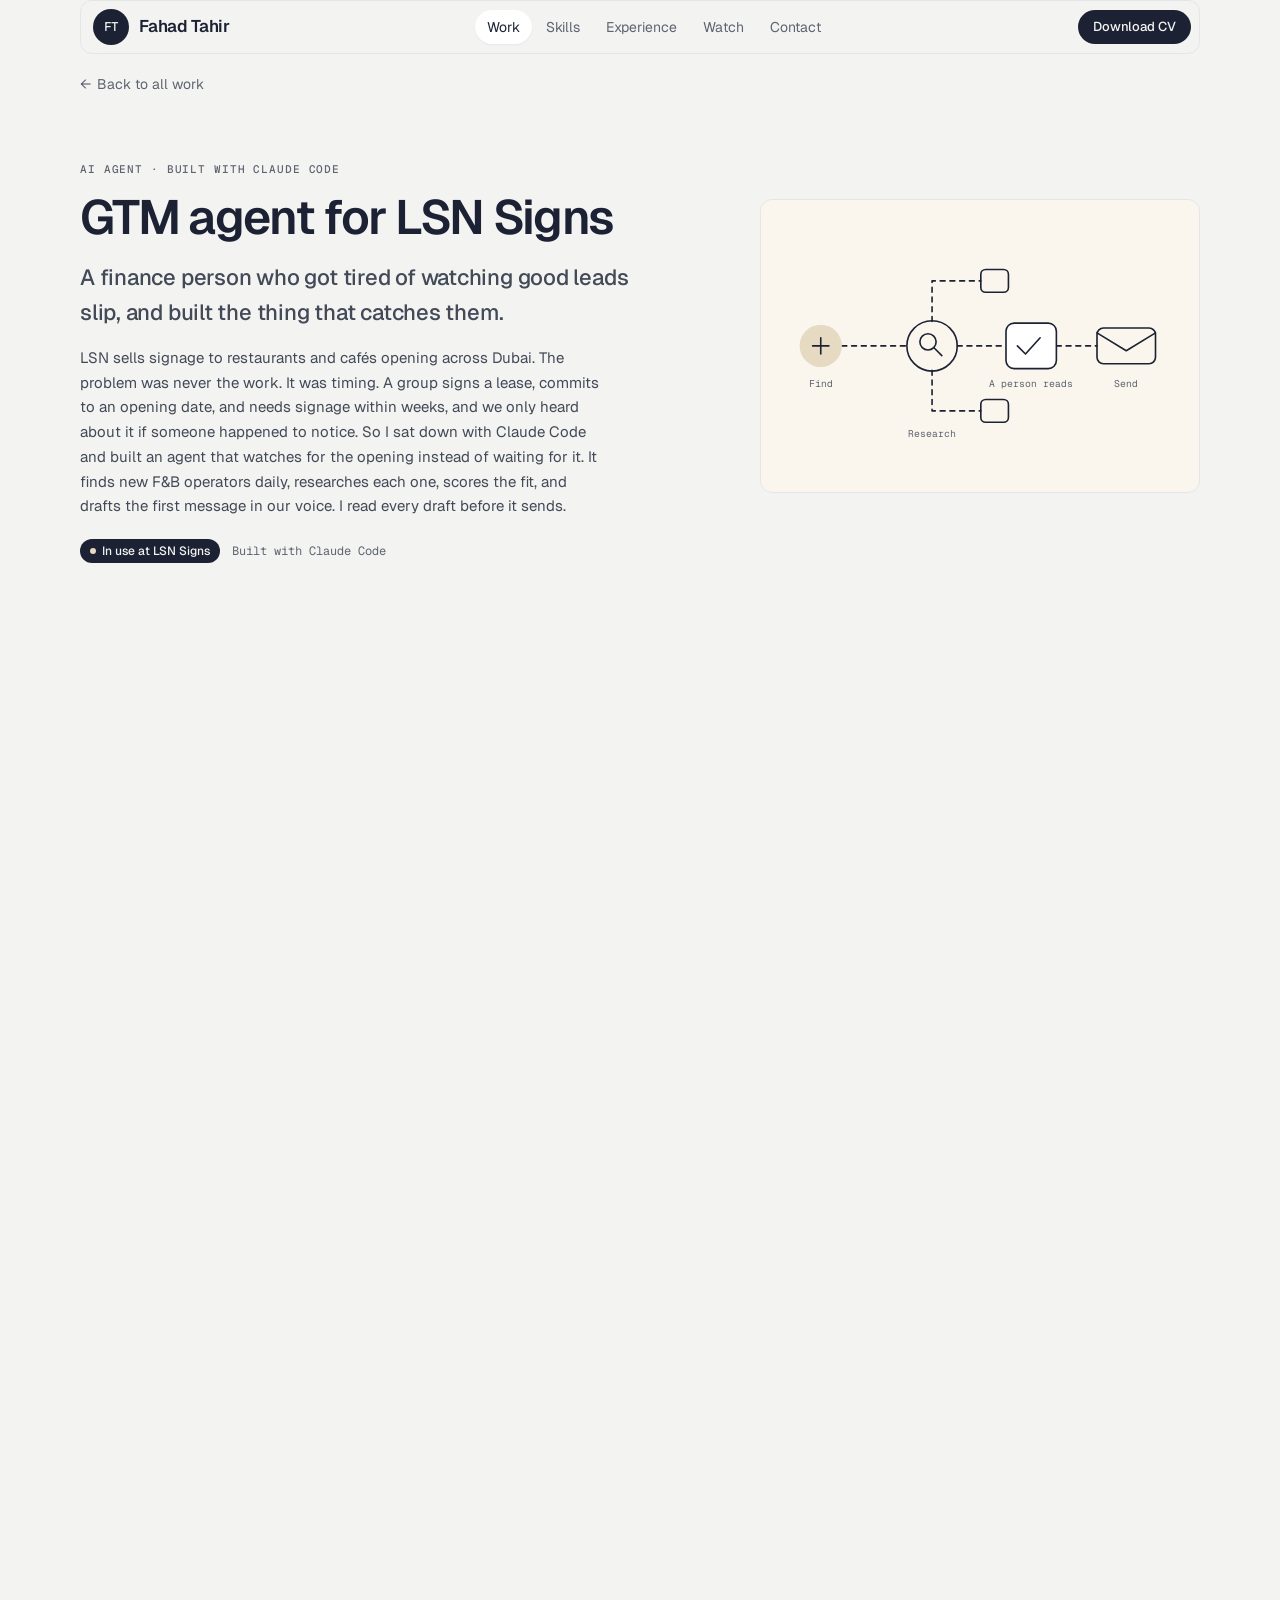
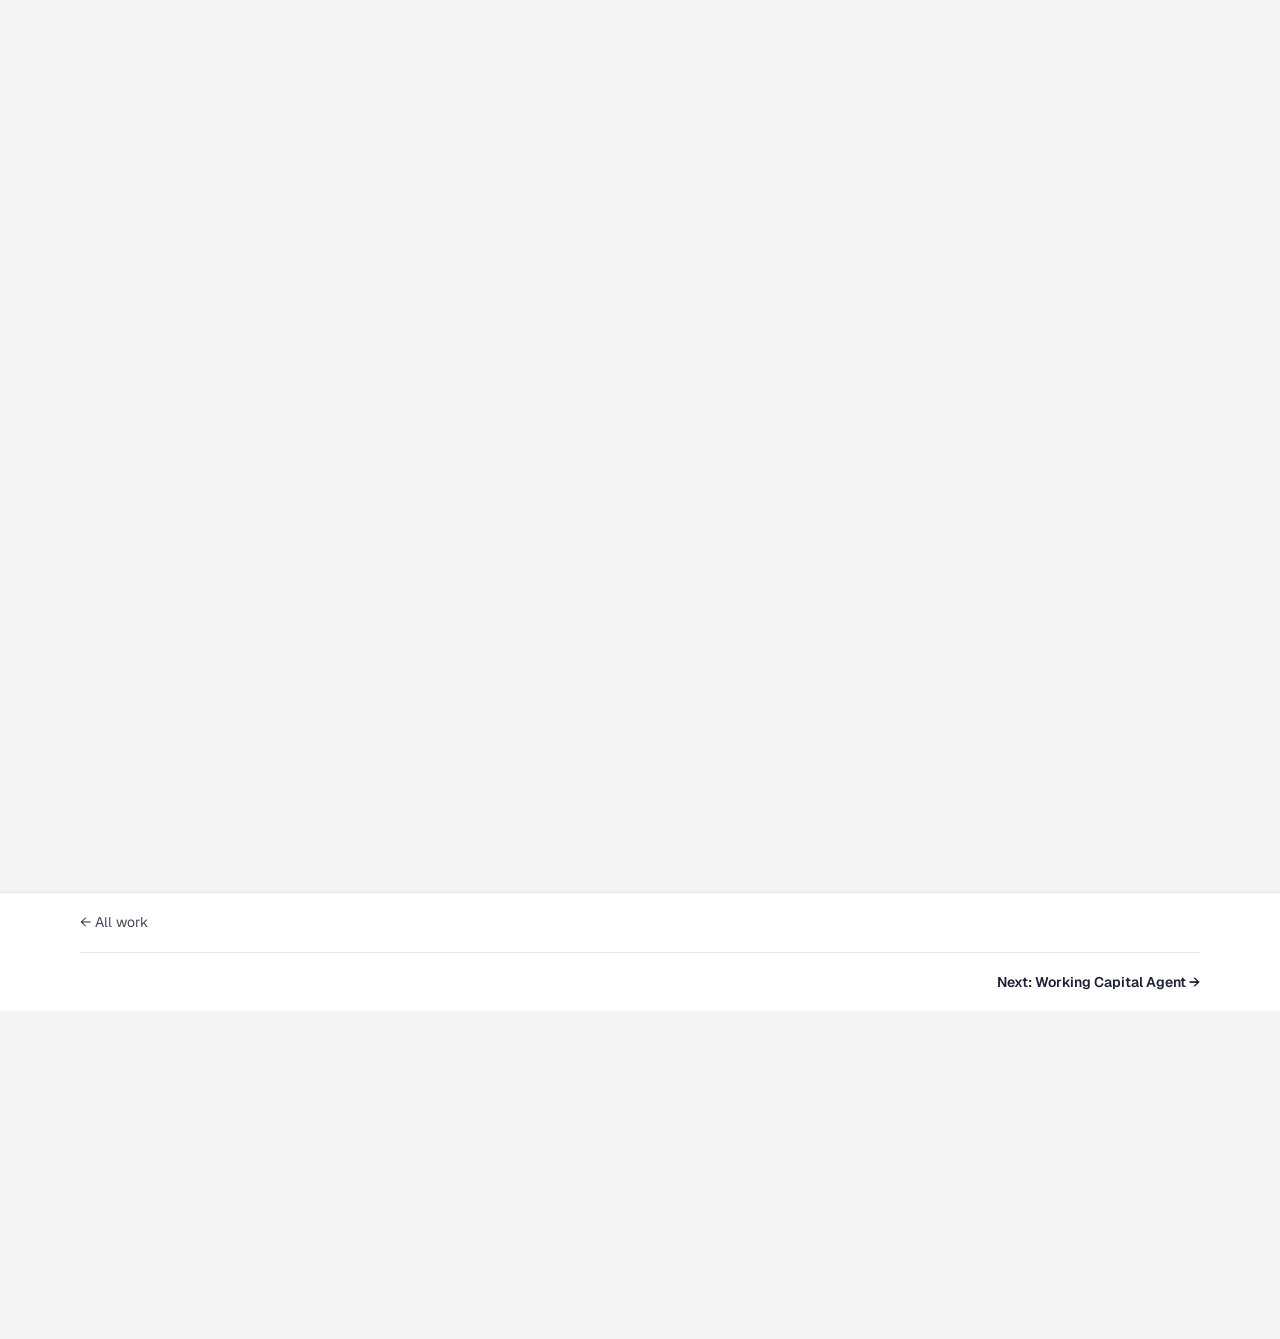
==== lsn-gtm-agent/index.html @ 20eded0c "Merge pull request #14 from itsfahadtahir-spec/devin/phase3-content Phase 3: home rewrite — experien" ====
<!doctype html>
<html lang="en">
<head>
  <meta charset="utf-8">
  <meta name="viewport" content="width=device-width, initial-scale=1">
  <title>GTM agent for LSN Signs · Fahad Tahir</title>
  <meta name="description" content="I got tired of watching good leads slip, so I built the thing that catches them. AI agent built with Claude Code, running at LSN Signs.">
  <link rel="canonical" href="https://fahadtahir.vercel.app/lsn-gtm-agent/">
  <meta property="og:type" content="article">
  <meta property="og:title" content="GTM agent for LSN Signs · Fahad Tahir">
  <meta property="og:description" content="I got tired of watching good leads slip, so I built the thing that catches them. AI agent built with Claude Code, running at LSN Signs.">
  <meta property="og:image" content="https://fahadtahir.vercel.app/assets/images/og.jpg">
  <meta property="og:image:width" content="1200">
  <meta property="og:image:height" content="630">
  <meta name="twitter:card" content="summary_large_image">
  <link rel="icon" href="../assets/favicon.svg" type="image/svg+xml">
  <link rel="preconnect" href="https://fonts.googleapis.com">
  <link rel="preconnect" href="https://fonts.gstatic.com" crossorigin>
  <link href="https://fonts.googleapis.com/css2?family=Geist:wght@400;500;600;700&family=Geist+Mono:wght@400;500&display=swap" rel="stylesheet">
  <link rel="stylesheet" href="../styles.css?v=v6">
</head>
<body class="gtm-dense">

  <header class="site-head">
    <div class="wrap">
      <nav class="topnav" aria-label="Site">
        <a class="brand" href="../" aria-label="Fahad Tahir, home">
          <span class="mono-mark" aria-hidden="true">FT</span>
          <span class="name">Fahad Tahir</span>
        </a>
        <div class="links">
          <a href="../#work" class="on">Work</a>
          <a href="../#kit">Skills</a>
          <a href="../#experience">Experience</a>
          <a href="../#watch">Watch</a>
          <a href="../#about">Contact</a>
        </div>
        <a class="btn btn-primary btn-sm" href="../assets/cv/fahad-tahir-cv.pdf" download>Download CV</a>
      </nav>
    </div>
  </header>

  <main id="main">
    <!-- 1. Status + hero -->
    <section class="cover" aria-labelledby="h1">
      <div class="wrap">
        <a class="back fade-up" href="../#work"><span aria-hidden="true">←</span> Back to all work</a>
        <div class="hero-grid">
          <div class="fade-up" style="--d:120ms">
            <p class="eyebrow" style="margin-top:32px">AI agent · built with Claude Code</p>
            <h1 id="h1" data-split>GTM agent for LSN Signs</h1>
            <p class="sub fade-up" style="--d:240ms">A finance person who got tired of watching good leads slip, and built the thing that catches them.</p>
            <p class="intro fade-up" style="--d:300ms">LSN sells signage to restaurants and cafés opening across Dubai. The problem was never the work. It was timing. A group signs a lease, commits to an opening date, and needs signage within weeks, and we only heard about it if someone happened to notice. So I sat down with Claude Code and built an agent that watches for the opening instead of waiting for it. It finds new F&amp;B operators daily, researches each one, scores the fit, and drafts the first message in our voice. I read every draft before it sends.</p>
            <div class="proj-meta fade-up" style="--d:360ms;margin-top:20px"><span class="badge b-live"><i></i>In use at LSN Signs</span><span class="mono">Built with Claude Code</span></div>
          </div>
          <figure class="proj-vis art fade-up" style="--d:200ms">
            <svg class="doodle gtm" viewBox="0 0 480 300" aria-hidden="true">
              <path class="ink dash" d="M70 150H150M212 150h60M334 150h50"/>
              <path class="ink dash" d="M181 120V70h60M181 180v50h60"/>
              <circle class="gold" cx="44" cy="150" r="26"/>
              <path class="ink" d="M34 150h20M44 140v20"/>
              <circle class="ink" cx="181" cy="150" r="31"/>
              <circle class="ink" cx="176" cy="145" r="10"/>
              <path class="ink" d="M183 152l10 10" stroke-width="3"/>
              <rect class="ink" x="241" y="56" width="34" height="28" rx="6"/>
              <rect class="ink" x="241" y="216" width="34" height="28" rx="6"/>
              <rect class="ink fill" x="272" y="122" width="62" height="56" rx="10"/>
              <path class="ink" d="M286 150l10 10 18-20" stroke-width="3"/>
              <rect class="ink" x="384" y="128" width="72" height="44" rx="8"/>
              <path class="ink" d="M384 134l36 22 36-22"/>
              <text class="lbl" x="44" y="200" text-anchor="middle">Find</text>
              <text class="lbl" x="181" y="262" text-anchor="middle">Research</text>
              <text class="lbl" x="303" y="200" text-anchor="middle">A person reads</text>
              <text class="lbl" x="420" y="200" text-anchor="middle">Send</text>
            </svg>
          </figure>
        </div>
      </div>
    </section>

    <!-- 2b. How it was built -->
    <section aria-labelledby="built-h">
      <div class="wrap">
        <div class="sec-head rv" data-view>
          <span class="idx">01</span>
          <h2 id="built-h">How it was built</h2>
          <p>One evening, three instruction files in plain English, and Claude Code. No framework, no dashboard, no vendor. The files are the product: they say what a good prospect looks like, what has to be verified, and how we talk. Claude Code reads them and does the run.</p>
        </div>
        <div class="files rv" data-view>
          <div class="file">
            <p class="fname">01 · what a good prospect looks like</p>
            <p>Signals worth acting on, ranked. A job post for an outlet manager at an address that isn't trading yet beats a delivery-app listing every time. Openings in malls and towers count more than street shops, because one group usually buys again.</p>
          </div>
          <div class="file">
            <p class="fname">02 · what to verify</p>
            <p>Every prospect must answer three questions before it counts: who owns the signage decision, which landlord's approval rules apply, and whether they already have a supplier. Each answer needs a source link. Can't verify it, it gets dropped.</p>
          </div>
          <div class="file">
            <p class="fname">03 · how we talk</p>
            <p>Our voice, written down. Short, specific, no flattery. Every first message is built on one verified fact about that company, never a template. And the last rule is absolute: a person reads every draft before anything sends.</p>
          </div>
        </div>
      </div>
    </section>

    <!-- 2. How it works -->
    <section aria-labelledby="how-h">
      <div class="wrap">
        <div class="sec-head rv" data-view>
          <span class="idx">02</span>
          <h2 id="how-h">Four steps, run daily</h2>
        </div>
        <ol class="steps rv" data-view>
          <li><b>Find.</b> It watches the public trail every opening leaves behind: job posts for outlet managers at addresses that aren't trading yet, mall directories, trade press. A group hiring a store manager for a mall unit has committed to a date and hasn't ordered a sign. That's the window.</li>
          <li><b>Research.</b> Every prospect gets checked before it counts. Who owns the signage decision, which landlord's approval rules apply, whether they already have a supplier. No claim goes in without a source link. If it can't be verified, it gets dropped.</li>
          <li><b>Score.</b> Each one gets rated out of ten on how well it actually fits. The dropped ones matter as much as the kept ones, and every rejection carries a reason I can check.</li>
          <li><b>Draft.</b> It writes the first message built on one real fact about that specific company. No blast, no "I came across your profile." Then it stops. A person reads every draft before anything leaves the building.</li>
        </ol>
      </div>
    </section>


    <!-- 3. Watch it run -->
    <section aria-labelledby="run-h">
      <div class="wrap">
        <div class="sec-head rv" data-view>
          <span class="idx">03</span>
          <h2 id="run-h">One command, start to finish</h2>
          <p>This is a real run, not a mock-up. I type one line and step away.</p>
        </div>

        <div class="split rv" data-view>
          <div>
            <div class="term" role="img" aria-label="Terminal showing a run of the lsn-pipeline command">
<pre>$ /lsn-pipeline
Stage 1 of 3 — Find
Stage 2 of 3 — Research
Stage 3 of 3 — Draft</pre>
            </div>
            <p class="cap">It searches, fetches each source, drops anything it can't verify, then writes the file. Five to fifteen minutes, unattended.</p>

          </div>
          <div>
            <p class="cap">Every claim links to the page it came from. That's the rule the whole thing runs on.</p>
            <p class="cap">A prospecting tool that returns five hundred names is easy. One that can tell you why it rejected the other thirteen is the one I trust.</p>
          </div>
        </div>

        <div class="draft rv" data-view>
          <p class="cap">The first message is built on one verified fact. Then it stops and waits for me. Nothing sends without a person.</p>
        </div>
      </div>
    </section>

    <!-- 4. The honest part + aside -->
    <section aria-labelledby="honest-h">
      <div class="wrap">
        <div class="split honest rv" data-view>
          <div>
            <div class="sec-head">
              <span class="idx">04</span>
              <h2 id="honest-h">What this is, and what it isn't</h2>
            </div>
            <div class="prose">
              <p>I built this myself in an evening. Not a product, not a pitch. Three instruction files written in plain English that tell Claude Code what a good prospect looks like, what to verify, and how we talk. The judgment is mine. Knowing that a job post beats a delivery-app listing as a buying signal came from selling signage, not from the model.</p>
              <p>It's running. It produces real lists I can act on. What I don't have yet is months of reply data, and I'd rather tell you that than invent a number. The next step is letting it draft outreach straight into my inbox for review, which is already built and waiting on me to trust it enough.</p>
            </div>
          </div>
          <div class="pull">
            <p>The agent wasn't the only thing. I used the same setup to build a quote generator that replaced hours of hand-editing in Canva, and an AI lead form on the company site that qualifies an enquiry before it reaches a human.</p>
          </div>
        </div>
      </div>
    </section>

    <!-- 7. Next -->
    <nav class="nextproj" aria-label="Next project">
      <a class="wrap nextproj-row" href="../#work"><span class="np-l"><span aria-hidden="true">←</span> All work</span></a>
      <a class="wrap nextproj-row np-next" href="../working-capital-agent/"><span class="np-r">Next: Working Capital Agent <span aria-hidden="true">→</span></span></a>
    </nav>

    <!-- 8. Closing -->
    <section class="closing" aria-labelledby="close-h">
      <div class="wrap">
        <div class="card rv" data-view>
          <div>
            <h2 id="close-h">Hiring in finance? Reach out.</h2>
            <p style="margin-top:12px">Send me the role. If I'm a good fit I'll tell you why. If I'm not, I'll tell you that too.</p>
          </div>
          <div class="acts">
            <div class="row">
              <a class="btn btn-primary" href="../assets/cv/fahad-tahir-cv.pdf" download data-magnet>Download CV</a>
              <button class="btn btn-ghost" type="button" data-copy="itsfahadtahir@gmail.com">Copy email</button>
            </div>
            <a class="link email" href="mailto:itsfahadtahir@gmail.com">itsfahadtahir@gmail.com</a> · <a class="link" href="https://www.linkedin.com/in/fahadtahiruae/" target="_blank" rel="noopener" style="font-size:14px">LinkedIn</a>
          </div>
        </div>
      </div>
    </section>
  </main>

  <div class="toast" role="status" aria-live="polite"><span></span></div>
  <script src="../main.js?v=v6" defer></script>
</body>
</html>
---- styles.css ----
/* Fahad Tahir portfolio. Tokens copied unchanged from docs/brand-guidelines.md §14. */
:root {
  --navy-0:#FFFFFF; --navy-50:#F8F8F7; --navy-100:#F3F3F1; --navy-200:#E4E5E7; --navy-300:#CDD0D5; --navy-400:#A3A7AE;
  --navy-500:#80858F; --navy-600:#5E6470; --navy-700:#434A57; --navy-800:#2B3242; --navy-900:#1C2233;
  --champ-50:#FAF6EE; --champ-100:#F3ECDD; --champ-200:#EDE3CF; --champ-300:#E6DAC3; --champ-400:#D6C3A0;
  --champ-500:#BFA67B; --champ-600:#A08659; --champ-700:#7F6843; --champ-800:#5C4B30; --champ-900:#3D3220;
  --success-700:#2F6B4F; --success-50:#EAF2ED; --warning-700:#8A6414; --warning-50:#F6F0E1; --error-700:#A2352C; --error-50:#F8EAE8;

  --bg-page:var(--navy-100); --bg-surface:var(--navy-0); --bg-subtle:var(--navy-50); --bg-inverse:var(--navy-900);
  --text-primary:var(--navy-900); --text-secondary:var(--navy-600); --text-muted:var(--navy-500); --text-inverse:var(--navy-100);
  --text-accent:var(--champ-700); --highlight:var(--champ-300); --highlight-soft:var(--champ-100);
  --border:var(--navy-200); --border-strong:var(--navy-300); --focus:var(--navy-900);

  --font-sans:"Geist", ui-sans-serif, system-ui, -apple-system, "Segoe UI", Roboto, Arial, sans-serif;
  --font-mono:"Geist Mono", ui-monospace, "SFMono-Regular", Menlo, Consolas, monospace;
  --text-xs:12px; --text-sm:14px; --text-base:16px; --text-md:18px; --text-lg:22px; --text-xl:28px; --text-2xl:36px; --text-3xl:48px; --text-4xl:64px;
  --tracking-display:-0.035em; --tracking-heading:-0.02em; --tracking-body:0em; --tracking-label:0.08em;
  --leading-tight:1.1; --leading-snug:1.3; --leading-body:1.6;

  --space-1:4px; --space-2:8px; --space-3:12px; --space-4:16px; --space-5:24px; --space-6:32px; --space-7:48px; --space-8:64px; --space-9:96px; --space-10:128px;
  --radius-none:0; --radius-sm:4px; --radius-md:8px; --radius-lg:12px; --radius-xl:20px; --radius-full:999px;
  --shadow-sm:0 1px 2px rgba(28,34,51,.06); --shadow-md:0 4px 16px -4px rgba(28,34,51,.10); --shadow-lg:0 16px 40px -12px rgba(28,34,51,.18);

  --dur-fast:120ms; --dur-base:200ms; --dur-slow:320ms; --dur-reveal:480ms;
  --ease-out:cubic-bezier(.2,.7,.2,1); --ease-in-out:cubic-bezier(.65,0,.35,1); --ease-in:cubic-bezier(.4,0,1,1);
}
body { background:var(--bg-page); color:var(--text-primary); font-family:var(--font-sans); font-size:var(--text-base); line-height:var(--leading-body); }
.hl { background:var(--highlight); padding:1px 6px; border-radius:var(--radius-sm); font-family:var(--font-mono); font-variant-numeric:tabular-nums; }

/* ---------- base ---------- */
*,*::before,*::after{box-sizing:border-box}
html{scroll-behavior:smooth;-webkit-text-size-adjust:100%;scroll-padding-top:96px}
body{margin:0;min-height:100vh;-webkit-font-smoothing:antialiased;text-rendering:optimizeLegibility;overflow-x:clip}
img,picture,svg{display:block;max-width:100%}
h1,h2,h3,h4,p,ul,ol,figure,table{margin:0}
ul,ol{padding:0}
a{color:inherit}
button{font:inherit;color:inherit}
:focus-visible{outline:2px solid var(--focus);outline-offset:3px;border-radius:var(--radius-sm)}
::selection{background:var(--champ-300);color:var(--champ-900)}
.mono,.num,time,.when{font-family:var(--font-mono);font-variant-numeric:tabular-nums}
.hl{box-decoration-break:clone;-webkit-box-decoration-break:clone}
.sr-only{position:absolute;width:1px;height:1px;padding:0;margin:-1px;overflow:hidden;clip:rect(0,0,0,0);white-space:nowrap;border:0}
.skip{position:fixed;top:12px;left:12px;z-index:100;transform:translateY(-200%);background:var(--navy-900);color:var(--navy-100);padding:10px 16px;border-radius:var(--radius-full);text-decoration:none;font-weight:500}
.skip:focus{transform:none}

/* ruled paper background, fades out down the page */
.paper{position:fixed;inset:0;z-index:-1;pointer-events:none;
  background-image:linear-gradient(var(--navy-200) 1px,transparent 1px),linear-gradient(90deg,var(--navy-200) 1px,transparent 1px);
  background-size:48px 48px;opacity:.45;
  -webkit-mask-image:radial-gradient(ellipse 90% 70% at 70% 0%,#000 0%,transparent 70%);
  mask-image:radial-gradient(ellipse 90% 70% at 70% 0%,#000 0%,transparent 70%)}

.wrap{width:min(1120px,100% - 2*var(--space-4));margin-inline:auto}
@media (min-width:900px){.wrap{width:min(1120px,100% - 2*var(--space-5))}}
section{padding-block:var(--space-8)}
@media (min-width:900px){section{padding-block:var(--space-9)}}
.measure{max-width:65ch}
h1,h2,h3{text-wrap:balance;letter-spacing:var(--tracking-heading);line-height:var(--leading-tight)}
h2{font-size:var(--text-xl);font-weight:600}
@media (min-width:900px){h2{font-size:var(--text-2xl)}}
.eyebrow{font-family:var(--font-mono);font-size:11px;font-weight:500;letter-spacing:var(--tracking-label);text-transform:uppercase;color:var(--text-secondary);display:flex;align-items:center;gap:10px}
.lede{font-size:var(--text-md);color:var(--navy-700)}
.sec-head{display:grid;gap:var(--space-3);margin-bottom:var(--space-7)}
.sec-head p{color:var(--text-secondary);max-width:60ch}
.sec-head .idx{font-family:var(--font-mono);font-size:var(--text-xs);color:var(--text-muted)}
.link{color:var(--navy-900);text-decoration:underline;text-decoration-color:var(--champ-400);text-decoration-thickness:2px;text-underline-offset:4px;transition:text-decoration-color var(--dur-fast) var(--ease-out)}
.link:hover{text-decoration-color:var(--navy-900)}
.arrow-link{display:inline-flex;align-items:center;gap:8px;font-weight:500;text-decoration:none;color:var(--navy-900)}
.arrow-link .ar{display:inline-block;transition:transform var(--dur-base) var(--ease-out)}
.arrow-link:hover .ar{transform:translateX(4px)}
.arrow-link span:first-child{text-decoration:underline;text-decoration-color:var(--champ-400);text-decoration-thickness:2px;text-underline-offset:4px;transition:text-decoration-color var(--dur-fast) var(--ease-out)}
.arrow-link:hover span:first-child{text-decoration-color:var(--navy-900)}

/* ---------- buttons ---------- */
.btn{appearance:none;display:inline-flex;align-items:center;justify-content:center;gap:8px;height:44px;padding:0 20px;border-radius:var(--radius-full);font-family:var(--font-sans);font-size:15px;font-weight:500;letter-spacing:-0.005em;cursor:pointer;border:1px solid transparent;text-decoration:none;white-space:nowrap;position:relative;
  transition:background var(--dur-fast) var(--ease-out),color var(--dur-fast) var(--ease-out),border-color var(--dur-fast) var(--ease-out),transform var(--dur-base) var(--ease-out)}
.btn:active{transform:scale(.98)}
.btn-primary{background:var(--navy-900);color:var(--navy-100)}
.btn-primary:hover{background:var(--navy-800)}
.btn-secondary{background:var(--bg-surface);color:var(--navy-900);border-color:var(--border-strong)}
.btn-secondary:hover{border-color:var(--navy-900)}
.btn-ghost{background:transparent;color:var(--navy-900);padding:0 12px}
.btn-ghost:hover{background:var(--navy-200)}
.btn-sm{height:34px;padding:0 14px;font-size:13px}
.btn .sub{font-family:var(--font-mono);font-size:11px;font-weight:400;opacity:.7}
.btn .chev{width:14px;height:14px;transition:transform var(--dur-base) var(--ease-out)}
.btn[aria-expanded="true"] .chev{transform:rotate(180deg)}

/* CV menu */
.cv{position:relative;display:inline-block}
.menu{position:absolute;top:calc(100% + 8px);right:0;z-index:40;background:var(--bg-surface);border:1px solid var(--border);border-radius:var(--radius-md);box-shadow:var(--shadow-md);padding:6px;width:260px;max-width:calc(100vw - 32px);
  opacity:0;transform:translateY(-6px) scale(.98);pointer-events:none;transform-origin:top right;transition:opacity var(--dur-base) var(--ease-out),transform var(--dur-base) var(--ease-out)}
.cv.open .menu{opacity:1;transform:none;pointer-events:auto}
.cv.left .menu{right:auto;left:0;transform-origin:top left}
.menu a{display:flex;justify-content:space-between;align-items:center;gap:8px;padding:10px 10px;border-radius:var(--radius-sm);font-size:var(--text-sm);color:var(--navy-900);text-decoration:none}
.menu a:hover,.menu a:focus-visible{background:var(--navy-100);outline:none}
.menu a .mono{font-size:11px;color:var(--text-muted)}
.menu .mh{font-family:var(--font-mono);font-size:11px;letter-spacing:var(--tracking-label);text-transform:uppercase;color:var(--text-muted);padding:6px 10px 4px}

/* ---------- top nav ---------- */
.topbar{position:sticky;top:0;z-index:50;padding:12px 0;transition:padding var(--dur-base) var(--ease-out)}
.topnav{display:flex;align-items:center;justify-content:space-between;gap:var(--space-4);background:rgba(243,243,241,.86);backdrop-filter:blur(10px);-webkit-backdrop-filter:blur(10px);border:1px solid var(--border);border-radius:var(--radius-lg);padding:8px 8px 8px 12px;transition:box-shadow var(--dur-base) var(--ease-out),background var(--dur-base) var(--ease-out)}
.topbar.scrolled .topnav{box-shadow:var(--shadow-md)}
.brand{display:flex;align-items:center;gap:10px;text-decoration:none;font-weight:600;letter-spacing:-0.03em;color:var(--navy-900)}
.mono-mark{width:36px;height:36px;border-radius:50%;background:var(--navy-900);color:var(--navy-100);display:grid;place-items:center;font-family:var(--font-mono);font-weight:500;font-size:12.6px;flex:none;transition:transform var(--dur-base) var(--ease-out)}
.brand:hover .mono-mark{transform:rotate(-8deg)}
.topnav .links{display:flex;gap:2px;position:relative}
.topnav .links a{font-size:var(--text-sm);color:var(--navy-600);text-decoration:none;padding:6px 12px;border-radius:var(--radius-full);position:relative;z-index:1;transition:color var(--dur-fast) var(--ease-out)}
.topnav .links a:hover{color:var(--navy-900)}
.topnav .links a.on{color:var(--navy-900);background:var(--bg-surface);box-shadow:var(--shadow-sm)}
.brand .name{display:none}
@media (min-width:640px){.brand .name{display:inline}}
@media (max-width:899px){.topnav .links{display:none}}

/* ---------- hero ---------- */
.hero{padding-block:var(--space-6) var(--space-7);min-height:calc(100svh - 72px);display:grid;align-items:center}
@media (min-width:900px){.hero{padding-block:var(--space-7) var(--space-9)}}
.hero-grid{display:grid;gap:var(--space-6);align-items:center}
@media (min-width:900px){.hero-grid{grid-template-columns:minmax(0,7fr) minmax(0,5fr);gap:var(--space-8)}}
.hero-copy{display:grid;gap:var(--space-5)}
.hero h1{font-size:clamp(34px,7.2vw,64px);font-weight:600;letter-spacing:var(--tracking-display);line-height:1.02}
.hero h1 .w,.cover h1 .w{display:inline-block;overflow:hidden;vertical-align:bottom;padding-bottom:.06em;margin-bottom:-.06em}
.hero h1 .w>span,.cover h1 .w>span{display:inline-block;transform:translateY(110%);animation:rise var(--dur-reveal) var(--ease-out) forwards;animation-delay:calc(var(--i) * 40ms + 80ms)}
@keyframes rise{to{transform:none}}
.hero .lede{max-width:56ch}
.cta{display:flex;flex-wrap:wrap;gap:var(--space-3);align-items:center}
.fine{font-size:var(--text-sm);color:var(--text-secondary)}
.fine .num{color:var(--navy-700)}
.hero-photo{position:relative;justify-self:center;width:100%;max-width:520px}
.hero-photo .frame{border-radius:var(--radius-lg);overflow:hidden;aspect-ratio:2/1;background:var(--navy-200);clip-path:inset(0 0 0 100% round var(--radius-lg));animation:unveil 900ms var(--ease-out) 200ms forwards}
@media (min-width:900px){.hero-photo .frame{aspect-ratio:4/5}}
@keyframes unveil{to{clip-path:inset(0 0 0 0 round var(--radius-lg))}}
.hero-photo img{width:100%;height:100%;object-fit:cover;object-position:50% 20%;transform:scale(1.06);animation:settle 1400ms var(--ease-out) 200ms forwards}
@keyframes settle{to{transform:none}}
@media (max-width:899px){.hero{padding-block:var(--space-4) var(--space-7)}.hero-copy{gap:var(--space-4)}.hero-photo{order:-1;max-width:none}.hero-photo img{object-position:50% 8%}.hero h1 .w>span{animation-delay:calc(var(--i) * 30ms + 60ms)}}
.fade-up{opacity:0;transform:translateY(12px);animation:fadeUp var(--dur-reveal) var(--ease-out) forwards;animation-delay:var(--d,0ms)}
@keyframes fadeUp{to{opacity:1;transform:none}}

/* ---------- proof strip ---------- */
.proof{padding-block:0 var(--space-8)}
.strip{background:var(--bg-surface);border:1px solid var(--border);border-radius:var(--radius-lg);overflow:hidden}
.strip .where{display:flex;align-items:center;gap:var(--space-4);padding:12px var(--space-5);border-bottom:1px solid var(--border);font-size:var(--text-sm);color:var(--text-secondary);overflow:hidden}
.strip .where .lbl{flex:none}
.marquee{flex:1;overflow:hidden;-webkit-mask-image:linear-gradient(90deg,transparent,#000 8%,#000 92%,transparent);mask-image:linear-gradient(90deg,transparent,#000 8%,#000 92%,transparent)}
.marquee ul{display:flex;gap:0;width:max-content;animation:scroll 28s linear infinite;list-style:none}
.marquee li{padding:0 28px;white-space:nowrap;color:var(--navy-700);font-weight:500;display:flex;align-items:center;gap:28px}
.marquee li::after{content:"";width:4px;height:4px;border-radius:50%;background:var(--champ-500)}
@keyframes scroll{to{transform:translateX(-50%)}}
.metrics{display:grid}
@media (min-width:640px){.metrics{grid-template-columns:repeat(3,minmax(0,1fr))}}
.metric{display:grid;gap:6px;padding:var(--space-5);border-top:1px solid var(--border)}
@media (min-width:640px){.metric{border-top:0;border-left:1px solid var(--border)}.metric:first-child{border-left:0}}
.metric .ba{display:flex;align-items:baseline;gap:10px;font-family:var(--font-mono);font-variant-numeric:tabular-nums;font-size:var(--text-2xl);letter-spacing:-0.03em;line-height:1.1;flex-wrap:wrap}
.metric .ba s{color:var(--navy-400);text-decoration-thickness:2px;font-size:var(--text-xl)}
.metric .ba .arr{color:var(--navy-400);font-size:var(--text-lg)}
.metric .lbl{font-size:var(--text-sm);color:var(--text-secondary)}
/* the strikethrough draws itself once in view */
.metric .ba s{text-decoration:none;position:relative}
.metric .ba s::after{content:"";position:absolute;left:0;right:0;top:55%;height:2px;background:var(--navy-400);transform:scaleX(0);transform-origin:left;transition:transform var(--dur-reveal) var(--ease-out) 300ms}
.in-view .metric .ba s::after{transform:scaleX(1)}
.metric .hl{display:inline-block;transition:background var(--dur-base) var(--ease-out) 700ms}
.metric .hl:not(.on){background:transparent}
.in-view .metric .hl{background:var(--highlight)}

/* ---------- reveal on scroll ---------- */
.rv{opacity:.001;transform:translateY(12px);transition:opacity var(--dur-reveal) var(--ease-out),transform var(--dur-reveal) var(--ease-out);transition-delay:var(--d,0ms)}
.rv.in-view,.no-js .rv{opacity:1;transform:none}

/* ---------- work ---------- */
.featured{background:var(--bg-surface);border:1px solid var(--border);border-radius:var(--radius-lg);overflow:hidden;display:grid}
@media (min-width:900px){.featured{grid-template-columns:minmax(0,1fr) minmax(0,1fr)}}
.featured .txt{padding:var(--space-5);display:grid;gap:var(--space-4);align-content:start}
@media (min-width:900px){.featured .txt{padding:var(--space-6)}}
.featured h3{font-size:clamp(24px,3.6vw,var(--text-2xl));font-weight:600;letter-spacing:var(--tracking-heading)}
.featured h3 .num{letter-spacing:-0.03em}
.featured .body{display:grid;gap:var(--space-3);color:var(--navy-700);font-size:15px}
.featured .vis{background:#161616;display:flex;flex-direction:column;border-top:1px solid var(--border)}
@media (min-width:900px){.featured .vis{border-top:0;border-left:1px solid var(--border)}}
.featured .vis picture{flex:1;display:flex;min-height:240px}
.featured .vis img{width:100%;height:100%;object-fit:contain;object-position:center;padding:var(--space-3)}
.featured .vis figcaption{padding:10px var(--space-4);background:var(--bg-surface);border-top:1px solid var(--border);font-size:var(--text-xs);color:var(--navy-700);font-family:var(--font-mono)}
.proofrow{display:grid;grid-template-columns:repeat(3,minmax(0,1fr));gap:var(--space-3);padding-top:var(--space-3);border-top:1px solid var(--border)}
.proofrow b{display:block;font-family:var(--font-mono);font-weight:500;font-size:var(--text-lg);letter-spacing:-0.02em;font-variant-numeric:tabular-nums}
.proofrow small{display:block;font-size:var(--text-xs);color:var(--text-secondary);line-height:1.4}
.cards{display:grid;gap:var(--space-4);margin-top:var(--space-4)}
@media (min-width:640px){.cards{grid-template-columns:repeat(2,minmax(0,1fr))}}
.pcard{background:var(--bg-surface);border:1px solid var(--border);border-radius:var(--radius-lg);overflow:hidden;display:flex;flex-direction:column;text-decoration:none;color:inherit;transition:border-color var(--dur-base) var(--ease-out),transform var(--dur-base) var(--ease-out),box-shadow var(--dur-base) var(--ease-out)}
.pcard:hover{border-color:var(--navy-300);transform:translateY(-2px);box-shadow:var(--shadow-md)}
.pcard .top{aspect-ratio:16/9;background:var(--navy-100);border-bottom:1px solid var(--border);position:relative;display:grid;place-items:center;overflow:hidden}
.pcard .top img{width:100%;height:100%;object-fit:cover;object-position:top;transition:transform 600ms var(--ease-out)}
.pcard:hover .top img{transform:scale(1.03)}
.pcard .body{padding:var(--space-5);display:flex;flex-direction:column;gap:var(--space-3);flex:1}
.pcard h4{font-size:var(--text-md);letter-spacing:-0.01em;display:flex;align-items:center;justify-content:space-between;gap:8px}
.pcard h4 .ar{color:var(--navy-500);transition:transform var(--dur-base) var(--ease-out),color var(--dur-base) var(--ease-out)}
.pcard:hover h4 .ar{transform:translate(3px,-3px);color:var(--navy-900)}
.pcard p{font-size:var(--text-sm);color:var(--text-secondary)}
.pcard .row{display:flex;justify-content:space-between;align-items:center;gap:var(--space-2);flex-wrap:wrap}
.pcard .tags{display:flex;gap:6px;flex-wrap:wrap;margin-top:auto}
.badge{display:inline-flex;align-items:center;gap:6px;height:24px;padding:0 10px;border-radius:var(--radius-full);font-size:12px;font-weight:500;white-space:nowrap}
.badge i{width:6px;height:6px;border-radius:50%;display:block}
.b-live{background:var(--navy-900);color:var(--navy-100)} .b-live i{background:var(--champ-300)}
.b-use{background:var(--champ-100);color:var(--champ-800)} .b-use i{background:var(--champ-600)}
.b-build{background:var(--bg-surface);color:var(--navy-700);border:1px dashed var(--navy-400)} .b-build i{background:var(--navy-500)}
.b-hack{background:var(--navy-200);color:var(--navy-800)} .b-hack i{background:var(--navy-800)}
.chip-t{display:inline-flex;align-items:center;height:26px;padding:0 10px;border-radius:var(--radius-sm);background:var(--navy-50);border:1px solid var(--border);font-family:var(--font-mono);font-size:12px;color:var(--navy-700)}
.also{margin-top:var(--space-5);font-size:var(--text-sm);color:var(--text-secondary);max-width:70ch}
/* abstract pipeline drawing for the GTM card */
.pipe{width:80%;height:auto;color:var(--navy-400)}
.pipe .n{fill:var(--bg-surface);stroke:var(--navy-300)}
.pipe .n.k{fill:var(--navy-900);stroke:var(--navy-900)}
.pipe .l{stroke:var(--navy-300);fill:none;stroke-dasharray:4 4;animation:dash 6s linear infinite}
@keyframes dash{to{stroke-dashoffset:-80}}
.pipe .h{fill:var(--champ-300)}

/* ---------- finance results ---------- */
.results{display:grid;gap:var(--space-4)}
@media (min-width:900px){.results{grid-template-columns:repeat(3,minmax(0,1fr))}}
.rcard{background:var(--bg-surface);border:1px solid var(--border);border-radius:var(--radius-lg);padding:var(--space-5);display:grid;gap:var(--space-3);align-content:start;transition:border-color var(--dur-base) var(--ease-out),transform var(--dur-base) var(--ease-out),box-shadow var(--dur-base) var(--ease-out)}
.rcard:hover{border-color:var(--navy-300);transform:translateY(-2px);box-shadow:var(--shadow-md)}
.rcard .org{font-family:var(--font-mono);font-size:var(--text-xs);color:var(--text-muted);letter-spacing:var(--tracking-label);text-transform:uppercase}
.rcard .big{font-family:var(--font-mono);font-size:var(--text-2xl);letter-spacing:-0.03em;line-height:1.1;font-variant-numeric:tabular-nums;display:flex;align-items:baseline;gap:10px;flex-wrap:wrap}
.rcard .big s{color:var(--navy-400);font-size:var(--text-xl)}
.rcard .big .arr{color:var(--navy-400);font-size:var(--text-lg)}
.rcard h3{font-size:var(--text-md);font-weight:600;letter-spacing:-0.01em}
.rcard p{font-size:var(--text-sm);color:var(--navy-700)}
.rcard .num{font-family:var(--font-mono)}

/* ---------- experience ---------- */
.xp-list{border-top:1px solid var(--border)}
.xp{display:grid;grid-template-columns:240px minmax(0,1fr);gap:var(--space-5);padding-block:var(--space-5);border-bottom:1px solid var(--border);position:relative}
.xp-co{display:flex;align-items:flex-start;gap:12px;padding-top:2px}
.xp-logo{width:34px;height:34px;border-radius:8px;object-fit:contain;background:#fff;border:1px solid var(--border);flex:none}
.xp-meta{display:grid;gap:3px}
.xp-meta b{font-size:15px;font-weight:700;color:var(--navy-900);letter-spacing:-0.01em}
.xp-meta time{font-family:var(--font-sans);font-size:13px;color:var(--text-secondary);font-variant-numeric:normal}
.xp h4{font-size:var(--text-base);font-weight:600}
.xp .org{font-size:var(--text-sm);color:var(--text-secondary);margin-bottom:var(--space-2)}
.xp ul{margin:0;padding-left:18px;font-size:var(--text-sm);color:var(--navy-700);display:grid;gap:4px;max-width:62ch}
.xp ul .num{font-family:var(--font-mono)}
@media (max-width:639px){.xp{grid-template-columns:minmax(0,1fr);gap:4px}}
.xp-cta{margin-top:var(--space-5)}

/* ---------- skills ---------- */
.skills{display:grid;gap:var(--space-4)}
@media (min-width:900px){.skills{grid-template-columns:repeat(3,minmax(0,1fr))}}
.skill{background:var(--bg-surface);border:1px solid var(--border);border-radius:var(--radius-lg);padding:var(--space-5);display:grid;gap:var(--space-3);align-content:start}
.skill h3{font-size:var(--text-sm);font-weight:500;color:var(--text-secondary);display:flex;justify-content:space-between;align-items:baseline}
.skill h3 .idx{font-family:var(--font-mono);font-size:var(--text-xs);color:var(--text-muted)}
.skill ul{list-style:none;display:flex;flex-wrap:wrap;gap:6px}
.skill li{display:inline-flex;align-items:center;min-height:30px;padding:4px 10px;border-radius:var(--radius-sm);background:var(--navy-50);border:1px solid var(--border);font-size:13px;color:var(--navy-800);transition:border-color var(--dur-fast) var(--ease-out),background var(--dur-fast) var(--ease-out)}
.skill li:hover{border-color:var(--navy-400);background:var(--bg-surface)}

/* ---------- credentials ---------- */
.two{display:grid;gap:var(--space-6)}
@media (min-width:900px){.two{grid-template-columns:minmax(0,7fr) minmax(0,5fr);gap:var(--space-8)}}
table{width:100%;border-collapse:collapse;font-size:var(--text-sm)}
th{text-align:left;font-size:12px;font-weight:500;color:var(--text-secondary);padding:0 0 10px;border-bottom:1px solid var(--border-strong)}
td{padding:12px 0;border-bottom:1px solid var(--border);vertical-align:top}
td.num,th.num{text-align:right;font-family:var(--font-mono);font-variant-numeric:tabular-nums;white-space:nowrap}
td:nth-child(2){color:var(--text-secondary)}
.langs{display:grid;gap:var(--space-2);align-content:start}
.langs h3{font-size:var(--text-sm);font-weight:500;color:var(--text-secondary)}
.langs p{display:flex;flex-wrap:wrap;gap:6px}
@media (max-width:639px){table thead{display:none}table tr{display:grid;padding:12px 0;border-bottom:1px solid var(--border)}td{border:0;padding:1px 0}td.num{text-align:left}}

/* ---------- about ---------- */
.about-grid{display:grid;gap:var(--space-6);align-items:start}
@media (min-width:640px){.about-grid{grid-template-columns:200px minmax(0,1fr);gap:var(--space-7)}}
.headshot{width:180px;height:180px;border-radius:50%;overflow:hidden;background:var(--navy-200);position:relative;border:1px solid var(--border)}
.headshot img{width:100%;height:100%;object-fit:cover;object-position:50% 30%}
.about-grid .txt{display:grid;gap:var(--space-4)}
.about-grid .txt p{color:var(--navy-700);max-width:60ch}

/* ---------- faq ---------- */
.faq{display:grid;border-top:1px solid var(--border);max-width:760px}
.faq details{border-bottom:1px solid var(--border)}
.faq summary{list-style:none;cursor:pointer;display:flex;justify-content:space-between;align-items:center;gap:var(--space-4);padding:var(--space-4) 0;font-weight:500;font-size:var(--text-md)}
.faq summary::-webkit-details-marker{display:none}
.faq summary .pm{width:28px;height:28px;border-radius:50%;border:1px solid var(--border-strong);display:grid;place-items:center;flex:none;position:relative;transition:background var(--dur-base) var(--ease-out),border-color var(--dur-base) var(--ease-out)}
.faq summary .pm::before,.faq summary .pm::after{content:"";position:absolute;background:var(--navy-900);transition:transform var(--dur-base) var(--ease-out),background var(--dur-base) var(--ease-out)}
.faq summary .pm::before{width:12px;height:1.5px}
.faq summary .pm::after{width:1.5px;height:12px}
.faq details[open] summary .pm{background:var(--navy-900);border-color:var(--navy-900)}
.faq details[open] summary .pm::before,.faq details[open] summary .pm::after{background:var(--navy-100)}
.faq details[open] summary .pm::after{transform:rotate(90deg)}
.faq .ans{padding:0 0 var(--space-5);color:var(--navy-700);max-width:60ch;font-size:15px}
.faq summary:focus-visible{outline-offset:-2px}

/* ---------- closing ---------- */
.closing .card{background:var(--navy-900);color:var(--navy-100);border-radius:var(--radius-xl);padding:var(--space-7) var(--space-5);display:grid;gap:var(--space-5);position:relative;overflow:hidden}
@media (min-width:900px){.closing .card{padding:var(--space-8);grid-template-columns:minmax(0,1fr) auto;align-items:end}}
.closing h2{color:#fff;font-size:clamp(28px,4.5vw,var(--text-3xl));letter-spacing:var(--tracking-display)}
.closing p{color:var(--navy-300);max-width:48ch}
.closing .card::before{content:"";position:absolute;inset:auto -80px -120px auto;width:360px;height:360px;border-radius:50%;border:1px solid rgba(230,218,195,.25);pointer-events:none}
.closing .card::after{content:"";position:absolute;inset:auto -40px -160px auto;width:360px;height:360px;border-radius:50%;border:1px dashed rgba(230,218,195,.25);pointer-events:none}
.closing .acts{display:grid;gap:var(--space-3);justify-items:start;position:relative}
.closing .btn-primary{background:var(--navy-100);color:var(--navy-900)}
.closing .btn-primary:hover{background:#fff}
.closing .btn-ghost{color:var(--navy-100)}
.closing .btn-ghost:hover{background:var(--navy-800)}
.closing .email{font-family:var(--font-mono);font-size:var(--text-sm);color:var(--navy-300);user-select:all}
.closing .cv .menu{right:auto;left:0;transform-origin:top left;bottom:calc(100% + 8px);top:auto}
.closing .cv .menu a{color:var(--navy-900)}
.closing .row{display:flex;flex-wrap:wrap;gap:var(--space-3);align-items:center}

/* ---------- footer ---------- */
footer{padding:var(--space-6) 0 var(--space-8);font-size:var(--text-sm);color:var(--text-secondary)}
footer .wrap{display:flex;flex-wrap:wrap;gap:var(--space-3) var(--space-5);align-items:center;justify-content:space-between}
footer .dots{display:flex;gap:var(--space-3);align-items:center;flex-wrap:wrap}
footer .dots>*+*::before{content:"·";margin-right:var(--space-3);color:var(--navy-400)}

/* ---------- toast ---------- */
.toast{position:fixed;left:50%;bottom:calc(24px + env(safe-area-inset-bottom,0px));z-index:60;display:inline-flex;align-items:center;gap:12px;background:var(--navy-900);color:var(--navy-100);padding:12px 16px;border-radius:var(--radius-md);font-size:var(--text-sm);box-shadow:var(--shadow-lg);
  transform:translate(-50%,16px);opacity:0;pointer-events:none;transition:opacity var(--dur-base) var(--ease-out),transform var(--dur-base) var(--ease-out)}
.toast.show{opacity:1;transform:translate(-50%,0)}
.toast i{width:6px;height:6px;border-radius:50%;background:var(--champ-300);display:block}

/* ---------- project page ---------- */
.cover{padding-block:var(--space-6) var(--space-7)}
.cover .back{font-size:var(--text-sm);color:var(--text-secondary);text-decoration:none;display:inline-flex;gap:6px;align-items:center}
.cover .back:hover{color:var(--navy-900)}
.cover h1{font-size:clamp(36px,6vw,var(--text-3xl));font-weight:600;letter-spacing:var(--tracking-display);margin-top:var(--space-3)}
.cover .sub{font-size:var(--text-lg);font-weight:500;color:var(--navy-700);max-width:38ch;letter-spacing:-0.01em;margin-top:var(--space-4)}
.details{display:grid;gap:0;border:1px solid var(--border);border-radius:var(--radius-lg);background:var(--bg-surface);margin-top:var(--space-6);overflow:hidden}
@media (min-width:640px){.details{grid-template-columns:repeat(4,minmax(0,1fr))}}
.details div{padding:var(--space-4) var(--space-5);border-top:1px solid var(--border)}
@media (min-width:640px){.details div{border-top:0;border-left:1px solid var(--border)}.details div:first-child{border-left:0}}
.details dt{font-size:var(--text-xs);color:var(--text-muted);font-family:var(--font-mono);letter-spacing:var(--tracking-label);text-transform:uppercase;margin-bottom:4px}
.details dd{margin:0;font-size:var(--text-sm);color:var(--navy-800);font-weight:500}
.trust{margin-top:var(--space-5);font-family:var(--font-mono);font-size:var(--text-xs);color:var(--text-secondary);display:flex;flex-wrap:wrap;gap:8px 0;align-items:center}
.trust span+span::before{content:"·";margin:0 10px;color:var(--champ-500)}
.short{display:grid;gap:var(--space-4)}
@media (min-width:900px){.short{grid-template-columns:repeat(3,minmax(0,1fr))}}
.short div{background:var(--bg-surface);border:1px solid var(--border);border-radius:var(--radius-lg);padding:var(--space-5);font-size:15px;color:var(--navy-700)}
.short b{display:block;color:var(--navy-900);margin-bottom:6px;font-weight:600}
.prose{display:grid;gap:var(--space-4);max-width:65ch;color:var(--navy-700)}
.prose .num{font-family:var(--font-mono)}
.split{display:grid;gap:var(--space-6);align-items:start}
@media (min-width:900px){.split{grid-template-columns:minmax(0,5fr) minmax(0,7fr);gap:var(--space-8)}}
.scen{background:var(--bg-surface);border:1px solid var(--border);border-radius:var(--radius-lg);overflow:hidden}
.scen dl{margin:0;display:grid}
.scen dl div{display:flex;justify-content:space-between;gap:var(--space-4);padding:12px var(--space-5);border-bottom:1px solid var(--border);font-family:var(--font-mono);font-size:var(--text-sm);font-variant-numeric:tabular-nums}
.scen dl div:last-child{border-bottom:0}
.scen dt{color:var(--text-secondary)}
.scen dd{margin:0;font-weight:500}
.chart{background:var(--bg-surface);border:1px solid var(--border);border-radius:var(--radius-lg);padding:var(--space-4);margin-top:var(--space-4)}
.chart svg{width:100%;height:auto;font-family:var(--font-mono);font-size:11px}
.chart .axis{fill:var(--navy-500)}
.chart .grid{stroke:var(--navy-200);stroke-dasharray:2 4}
.chart .base{stroke:var(--navy-200)}
.chart .safe{stroke:var(--navy-400);stroke-dasharray:4 4}
.chart .line{stroke:var(--navy-900);stroke-width:2;fill:none;stroke-linecap:round;stroke-linejoin:round}
.chart .area{fill:var(--navy-900);opacity:.04}
.chart .dot{fill:var(--navy-900)}
.chart .tag rect{fill:var(--navy-900)}
.chart .tag text{fill:var(--navy-100);font-weight:500}
.chart .lbl{fill:var(--navy-600)}
.chart .line.draw{stroke-dasharray:1000;stroke-dashoffset:1000;transition:stroke-dashoffset 1400ms var(--ease-out)}
.in-view .chart .line.draw,.chart.in-view .line.draw{stroke-dashoffset:0}
.chart .src{font-size:var(--text-xs);color:var(--text-muted);margin-top:8px;font-family:var(--font-mono)}
.steps{list-style:none;display:grid;gap:0;counter-reset:s;border-top:1px solid var(--border)}
.steps li{position:relative;padding:var(--space-4) 0 var(--space-4) 44px;border-bottom:1px solid var(--border);color:var(--navy-700);font-size:15px}
.steps li::before{counter-increment:s;content:counter(s,decimal-leading-zero);position:absolute;left:0;top:calc(var(--space-4) + 3px);font-family:var(--font-mono);font-size:var(--text-sm);color:var(--text-muted)}
.steps b{color:var(--navy-900);font-weight:600}
.opts{display:grid;gap:var(--space-4)}
@media (min-width:640px){.opts{grid-template-columns:repeat(3,minmax(0,1fr))}}
.opt{all:unset;box-sizing:border-box;display:grid;gap:var(--space-2);align-content:start;background:var(--bg-surface);border:1px solid var(--border);border-radius:var(--radius-lg);padding:var(--space-5);cursor:pointer;text-align:left;transition:border-color var(--dur-base) var(--ease-out),transform var(--dur-base) var(--ease-out),box-shadow var(--dur-base) var(--ease-out)}
.opt:hover{border-color:var(--navy-300);transform:translateY(-2px);box-shadow:var(--shadow-md)}
.opt:focus-visible{outline:2px solid var(--focus);outline-offset:3px}
.opt[aria-pressed="true"]{border-color:var(--navy-900);box-shadow:inset 0 0 0 1px var(--navy-900)}
.opt .k{font-family:var(--font-mono);font-size:var(--text-xs);color:var(--text-muted);letter-spacing:var(--tracking-label);text-transform:uppercase}
.opt h3{font-size:var(--text-md);font-weight:600}
.opt .chg{font-size:var(--text-sm);color:var(--text-secondary)}
.opt .low{font-family:var(--font-mono);font-size:var(--text-xl);letter-spacing:-0.03em;font-variant-numeric:tabular-nums;margin-top:6px}
.opt .res{font-size:var(--text-sm);display:inline-flex;gap:8px;align-items:center;color:var(--navy-700)}
.opt .res i{width:6px;height:6px;border-radius:50%;background:var(--navy-400);display:block}
.opt.ok .res i{background:var(--navy-900)}
.opt .lowlbl{font-size:var(--text-xs);color:var(--text-muted)}
.opts-note{margin-top:var(--space-4);font-size:var(--text-sm);color:var(--text-secondary)}
.slack{background:var(--bg-surface);border:1px solid var(--border);border-radius:var(--radius-lg);padding:var(--space-5);display:grid;gap:10px;max-width:520px;box-shadow:var(--shadow-md)}
.slack .from{display:flex;align-items:center;gap:10px;font-size:var(--text-sm);color:var(--text-secondary)}
.slack .from i{width:28px;height:28px;border-radius:var(--radius-md);background:var(--navy-900);display:grid;place-items:center;color:var(--navy-100);font-family:var(--font-mono);font-size:11px}
.slack b{font-size:var(--text-base)}
.slack p{font-size:var(--text-sm);color:var(--navy-700)}
.slack .kv{font-family:var(--font-mono);font-size:var(--text-sm);display:grid;gap:4px;padding:10px 12px;background:var(--navy-50);border-radius:var(--radius-md);border:1px solid var(--border)}
.slack .kv span{color:var(--text-secondary)}
.slack .acts{display:flex;gap:8px;flex-wrap:wrap;padding-top:4px}
.seq{list-style:none;display:grid;position:relative;padding-left:32px;counter-reset:q}
.seq::before{content:"";position:absolute;left:11px;top:14px;bottom:14px;width:1px;background:var(--navy-300)}
.seq .fill{position:absolute;left:11px;top:14px;width:1px;background:var(--navy-900);height:0;transition:height 900ms var(--ease-out)}
.in-view .seq .fill{height:calc(100% - 28px)}
.seq li{position:relative;padding:12px 0;color:var(--navy-700);font-size:15px}
.seq li::before{content:"";position:absolute;left:-26px;top:20px;width:12px;height:12px;border-radius:50%;background:var(--bg-page);border:1.5px solid var(--navy-400);transition:background var(--dur-base) var(--ease-out) var(--d,0ms),border-color var(--dur-base) var(--ease-out) var(--d,0ms)}
.in-view .seq li::before{background:var(--navy-900);border-color:var(--navy-900)}
.seq li.stop::before{background:var(--bg-surface);border-style:dashed}
.in-view .seq li.stop::before{background:var(--bg-surface);border-color:var(--navy-900)}
.seq+p{margin-top:var(--space-4);font-size:var(--text-sm);color:var(--text-secondary)}
.built td:first-child{font-weight:500;color:var(--navy-900);white-space:nowrap}
.built td:nth-child(2){color:var(--navy-800);font-weight:500;width:26%;padding-right:var(--space-5)}
.built td:nth-child(3){color:var(--navy-700)}
.flow{display:flex;flex-wrap:wrap;gap:8px;align-items:center;margin-top:var(--space-5);font-family:var(--font-mono);font-size:var(--text-xs)}
.flow span{padding:6px 10px;border:1px solid var(--border);border-radius:var(--radius-sm);background:var(--bg-surface);color:var(--navy-800)}
.flow span.k{background:var(--navy-900);color:var(--navy-100);border-color:var(--navy-900)}
.flow i{color:var(--navy-400);font-style:normal}
.shot{margin-top:var(--space-5);border:1px solid var(--border);border-radius:var(--radius-lg);overflow:hidden;background:#161616}
.shot figcaption{padding:10px var(--space-4);font-size:var(--text-xs);color:var(--text-secondary);font-family:var(--font-mono);background:var(--bg-surface);border-top:1px solid var(--border)}
.guard{list-style:none;display:grid;gap:var(--space-3)}
@media (min-width:640px){.guard{grid-template-columns:repeat(2,minmax(0,1fr))}}
.guard li{display:flex;gap:12px;align-items:flex-start;background:var(--bg-surface);border:1px solid var(--border);border-radius:var(--radius-lg);padding:var(--space-4) var(--space-5);color:var(--navy-800);font-size:15px}
.guard li::before{content:"";flex:none;width:18px;height:18px;border-radius:50%;background:var(--navy-900);margin-top:3px;
  -webkit-mask:url("data:image/svg+xml,%3Csvg xmlns='http://www.w3.org/2000/svg' viewBox='0 0 24 24' fill='none' stroke='black' stroke-width='3' stroke-linecap='round' stroke-linejoin='round'%3E%3Cpath d='M18 6 6 18M6 6l12 12'/%3E%3C/svg%3E") center/12px no-repeat,linear-gradient(#000,#000);
  -webkit-mask-composite:xor;mask:url("data:image/svg+xml,%3Csvg xmlns='http://www.w3.org/2000/svg' viewBox='0 0 24 24' fill='none' stroke='black' stroke-width='3' stroke-linecap='round' stroke-linejoin='round'%3E%3Cpath d='M18 6 6 18M6 6l12 12'/%3E%3C/svg%3E") center/12px no-repeat,linear-gradient(#000,#000);mask-composite:exclude}
.next{list-style:none;display:grid;gap:0;border-top:1px solid var(--border);max-width:65ch}
.next li{padding:var(--space-3) 0;border-bottom:1px solid var(--border);color:var(--navy-700);font-size:15px;display:flex;gap:12px}
.next li::before{content:"→";color:var(--champ-600);font-family:var(--font-mono)}

/* ---------- motion safety ---------- */
.no-js .hero h1 .w>span,.no-js .cover h1 .w>span,.no-js .hero-photo .frame,.no-js .hero-photo img,.no-js .fade-up{animation:none;transform:none;opacity:1;clip-path:none}
@media (prefers-reduced-motion:reduce){
  *,*::before,*::after{animation:none!important;transition:none!important;scroll-behavior:auto!important}
  .hero h1 .w>span,.cover h1 .w>span,.hero-photo img{transform:none}
  .hero-photo .frame{clip-path:none}
  .fade-up,.rv{opacity:1;transform:none}
  .metric .ba s::after{transform:none}
  .metric .hl{background:var(--highlight)}
  .chart .line.draw{stroke-dashoffset:0}
  .seq .fill{height:calc(100% - 28px)}
  .marquee ul{animation:none;flex-wrap:wrap;width:auto}
}

/* ======================================================================
   v2: story led home page
   ====================================================================== */
body{font-family:var(--font-sans);font-size:17px;line-height:var(--leading-body);color:var(--navy-800);background:var(--bg-page)}
h1,h2,h3,h4{color:var(--navy-900)}
h2{font-weight:700}
.v2 h2{font-size:clamp(30px,4.4vw,44px);letter-spacing:var(--tracking-display)}
.v2 .lede{font-size:clamp(17px,1.4vw,20px);color:var(--navy-700);font-weight:400}
.v2 .sec-head p{font-size:var(--text-md);color:var(--navy-600)}
.v2 .sec-head{margin-bottom:var(--space-7)}
.v2 .eyebrow{font-weight:600;color:var(--champ-700)}
.v2 .eyebrow.light{color:var(--champ-300)}
.v2 .eyebrow.light::before{background:var(--champ-300)}
.v2 .paper{opacity:.35}
.v2 .btn{font-weight:600}
.btn-light{background:var(--champ-200);color:var(--navy-900)}
.btn-light:hover{background:var(--champ-100)}
.btn-ghost-light{background:transparent;color:var(--navy-100);border-color:rgba(255,255,255,.22)}
.btn-ghost-light:hover{background:var(--navy-800)}
.btn .ar{display:inline-block;transition:transform var(--dur-base) var(--ease-out)}
.btn:hover .ar{transform:translateX(3px)}
.link.light{color:var(--navy-100);text-decoration-color:var(--champ-400)}

/* doodles: single weight ink line, one champagne fill */
.doodle .ink{fill:none;stroke:var(--navy-900);stroke-width:2;stroke-linecap:round;stroke-linejoin:round}
.doodle .ink.thick{stroke-width:3.5}
.doodle .ink.dash{stroke-dasharray:6 6}
.doodle .ink.fill{fill:var(--bg-surface)}
.doodle .gold{fill:var(--champ-300);stroke:none}
.doodle .lbl{font-family:var(--font-mono);font-size:12px;fill:var(--navy-600)}
.doodle .curve{stroke-dasharray:400;stroke-dashoffset:400;transition:stroke-dashoffset 1400ms var(--ease-out) 200ms}
.in-view .doodle .curve{stroke-dashoffset:0}

/* hero */
.hero2{padding-block:var(--space-5) var(--space-6);display:grid;align-items:center}
@media (min-width:900px){.hero2{min-height:calc(100svh - 72px);padding-block:var(--space-6) var(--space-8)}}
.hero2-grid{display:grid;gap:var(--space-6);align-items:center}
@media (min-width:900px){.hero2-grid{grid-template-columns:minmax(0,7fr) minmax(0,5fr);gap:var(--space-8)}}
.hero2-copy{display:grid;gap:var(--space-5)}
.hero2 h1{font-size:clamp(30px,4.2vw,50px);font-weight:600;letter-spacing:-0.03em;line-height:1.06;color:var(--navy-900)}
.hero2 h1 .w{display:inline-block;overflow:hidden;vertical-align:bottom;padding-bottom:.08em;margin-bottom:-.08em}
.hero2 h1 .w>span{display:inline-block;transform:translateY(110%);animation:rise var(--dur-reveal) var(--ease-out) forwards;animation-delay:calc(var(--i) * 45ms + 80ms)}
.hero2 .lede{max-width:52ch}
.hero2-facts{list-style:none;display:flex;flex-wrap:wrap;gap:var(--space-3) var(--space-5);font-size:var(--text-sm);color:var(--navy-600);padding-top:var(--space-2)}
.hero2-facts b{font-family:var(--font-mono);font-weight:600;font-size:var(--text-md);color:var(--navy-900);margin-right:4px}
.hero2-photo{position:relative;justify-self:center;width:100%;max-width:460px;padding:var(--space-5) var(--space-5) 0 0}
.hero2-photo .wall{position:absolute;inset:0 0 var(--space-6) var(--space-6);background:var(--champ-200);border-radius:var(--radius-xl);transform:rotate(-2deg);animation:fadeUp var(--dur-reveal) var(--ease-out) forwards;opacity:0}
.hero2-photo .frame{position:relative;border-radius:var(--radius-lg);overflow:hidden;aspect-ratio:4/5;background:var(--navy-200);box-shadow:var(--shadow-lg);clip-path:inset(100% 0 0 0 round var(--radius-lg));animation:unveilUp 900ms var(--ease-out) 200ms forwards}
@keyframes unveilUp{to{clip-path:inset(0 0 0 0 round var(--radius-lg))}}
.hero2-photo img{width:100%;height:100%;object-fit:cover;object-position:50% 15%;transform:scale(1.06);animation:settle 1400ms var(--ease-out) 200ms forwards}
.hero2-photo .skyline{position:absolute;left:-56px;bottom:-52px;width:min(46%,220px);opacity:0;animation:fadeUp var(--dur-reveal) var(--ease-out) 900ms forwards}
.hero2-photo .stamp{position:absolute;right:-6px;top:6px;display:grid;place-items:center;gap:2px;width:84px;height:84px;border-radius:50%;background:var(--navy-900);color:var(--navy-100);font-family:var(--font-mono);font-size:11px;letter-spacing:.06em;text-transform:uppercase;transform:rotate(8deg);opacity:0;animation:fadeUp var(--dur-reveal) var(--ease-out) 1100ms forwards}
.hero2-photo .stamp span:first-child{font-weight:600;font-size:13px}
@media (max-width:899px){.hero2-photo{order:-1;max-width:340px;padding-right:var(--space-4);margin-bottom:var(--space-7)}.hero2-photo .frame{aspect-ratio:4/5}.hero2 h1 .w>span{animation-delay:calc(var(--i) * 30ms + 60ms)}.hero2-photo .skyline{left:-16px;bottom:-40px;width:44%}}

/* marquee strip */
.wall-strip{border-block:1px solid var(--border);background:var(--bg-surface);padding:12px 0}
.wall-strip .marquee{-webkit-mask-image:linear-gradient(90deg,transparent,#000 8%,#000 92%,transparent);mask-image:linear-gradient(90deg,transparent,#000 8%,#000 92%,transparent)}
.wall-strip li{font-weight:600;color:var(--navy-800);font-size:var(--text-sm);text-transform:uppercase;letter-spacing:var(--tracking-label)}

/* story chapters */
.chapters{list-style:none;display:grid;gap:0;border-top:1px solid var(--border)}
.chapter{display:grid;gap:var(--space-4);padding-block:var(--space-7);border-bottom:1px solid var(--border);align-items:start}
@media (min-width:900px){.chapter{grid-template-columns:200px minmax(0,1fr) 220px;gap:var(--space-7)}}
.chapter .yr{display:grid;gap:4px}
.chapter .yr .num{font-family:var(--font-mono);font-weight:600;font-size:clamp(40px,5vw,56px);letter-spacing:-0.04em;line-height:1;color:var(--navy-900)}
.chapter .yr small{font-size:var(--text-sm);color:var(--champ-700);font-weight:600}
.chapter h3{font-size:clamp(24px,2.6vw,32px);font-weight:700;letter-spacing:var(--tracking-heading);margin-bottom:var(--space-3)}
.chap-body p{color:var(--navy-700);max-width:62ch}
.chap-body p+p{margin-top:var(--space-3)}
.chap-art{width:100%;max-width:220px;justify-self:end}
@media (max-width:899px){.chap-art{max-width:160px;justify-self:start}}
.chapter.in-view .chap-art{animation:fadeUp var(--dur-reveal) var(--ease-out) 200ms both}
.turn{padding-top:var(--space-8);text-align:center;display:grid;gap:var(--space-3);justify-items:center}
.turn .big{font-size:clamp(32px,5vw,60px);font-weight:600;letter-spacing:-0.03em;line-height:1.08;color:var(--navy-900)}
.turn .big{background:linear-gradient(transparent 62%,var(--champ-300) 62%,var(--champ-300) 92%,transparent 92%) no-repeat;background-size:0% 100%;transition:background-size 900ms var(--ease-out) 300ms}
.turn.in-view .big{background-size:100% 100%}
.turn p:last-child{color:var(--navy-600);max-width:46ch;font-size:var(--text-md)}

/* numbers band */
.band{background:var(--navy-900);color:var(--navy-100);padding-block:var(--space-7)}
.band-grid{display:grid;gap:var(--space-5)}
@media (min-width:640px){.band-grid{grid-template-columns:repeat(2,minmax(0,1fr))}}
@media (min-width:1000px){.band-grid{grid-template-columns:repeat(4,minmax(0,1fr))}}
.bnum{display:grid;gap:8px;padding-left:var(--space-4);border-left:1px solid rgba(255,255,255,.18)}
.bnum b{font-family:var(--font-mono);font-weight:600;font-size:clamp(32px,3.4vw,44px);letter-spacing:-0.04em;line-height:1;color:#fff;display:flex;align-items:baseline;gap:8px;flex-wrap:wrap}
.bnum .arr{color:var(--navy-400);font-size:.6em}
.bnum .hl{background:var(--champ-300);color:var(--navy-900);padding:0 6px;border-radius:var(--radius-sm)}
.bnum span:last-child{font-size:var(--text-sm);color:var(--navy-300);max-width:26ch}

/* projects: each in its own room */
.work2{padding-block:0}
.work2 .sec-head{margin-bottom:var(--space-6)}
.proj{padding-block:var(--space-8)}
@media (min-width:900px){.proj{padding-block:var(--space-9)}}
.proj-dark{background:var(--navy-900);color:var(--navy-200)}
.proj-dark h3,.proj-dark .kicker{color:#fff}
.proj-dark .proj-copy p{color:var(--navy-300)}
.proj-dark .badge.b-hack{background:rgba(255,255,255,.1);color:var(--navy-100)} .proj-dark .badge.b-hack i{background:var(--champ-300)}
.proj-dark .mono{color:var(--navy-400)}
.proj-dark .proj-facts b{color:var(--champ-300)}
.proj-dark .proj-facts li{border-color:rgba(255,255,255,.14)}
.proj-gold{background:var(--champ-100)}
.proj-light{background:var(--bg-surface);border-bottom:1px solid var(--border)}
.proj-grid{display:grid;gap:var(--space-6);align-items:center}
@media (min-width:900px){.proj-grid{grid-template-columns:minmax(0,5fr) minmax(0,7fr);gap:var(--space-8)}.proj-grid.flip{grid-template-columns:minmax(0,7fr) minmax(0,5fr)}.proj-grid.flip .proj-copy{order:2}}
.proj-copy{display:grid;gap:var(--space-4);align-content:start}
.proj-meta{display:flex;flex-wrap:wrap;gap:var(--space-3);align-items:center;font-size:var(--text-sm)}
.proj-meta .mono{font-size:12px;color:var(--navy-600)}
.proj h3{font-size:clamp(32px,3.8vw,48px);font-weight:600;letter-spacing:-0.03em;line-height:1.08}
.proj .kicker{font-size:clamp(18px,1.6vw,22px);font-weight:600;letter-spacing:var(--tracking-heading);color:var(--navy-900)}
.proj-copy p{color:var(--navy-700);max-width:56ch}
.proj-facts{list-style:none;display:grid;gap:0;border-top:1px solid var(--border);margin-block:var(--space-2)}
.proj-facts li{padding:10px 0;border-bottom:1px solid var(--border);font-size:var(--text-sm);color:inherit;display:flex;gap:10px;align-items:baseline}
.proj-facts b{font-family:var(--font-mono);font-weight:600;font-size:var(--text-lg);letter-spacing:-0.02em;min-width:2.2ch}
.proj-copy .btn{justify-self:start}
.proj-copy .also{margin-top:var(--space-2);font-size:var(--text-sm);color:var(--navy-600);border-left:2px solid var(--champ-400);padding-left:var(--space-3)}
.proj-vis{margin:0;border-radius:var(--radius-lg);overflow:hidden;background:#161616;border:1px solid rgba(255,255,255,.08);box-shadow:var(--shadow-lg);display:block;text-decoration:none;color:inherit}
.proj-vis img{width:100%;height:auto;display:block}
.proj-vis figcaption{padding:10px var(--space-4);font-family:var(--font-mono);font-size:12px;color:var(--navy-300);background:rgba(255,255,255,.04);border-top:1px solid rgba(255,255,255,.08)}
.proj-vis.shot{background:var(--bg-surface);border-color:var(--border);transition:transform var(--dur-slow) var(--ease-out),box-shadow var(--dur-slow) var(--ease-out)}
.proj-vis.shot:hover{transform:translateY(-4px) rotate(-.4deg);box-shadow:0 30px 60px -20px rgba(28,34,51,.3)}
.proj-vis.art{background:var(--champ-50);border-color:var(--border);box-shadow:none;padding:var(--space-5)}
.proj-vis.art .gtm{width:100%;height:auto}

/* toolkit */
.kit{background:var(--bg-surface);border-block:1px solid var(--border)}
.v2 .skill{background:var(--navy-50)}
.v2 .skill h3{font-weight:600;color:var(--navy-900)}
.v2 .skill li{background:var(--bg-surface)}
.creds{margin-top:var(--space-8)}
.sub-h{font-size:var(--text-sm);font-weight:600;letter-spacing:var(--tracking-label);text-transform:uppercase;color:var(--champ-700);margin-bottom:var(--space-3)}
.sub-h+*+.sub-h{margin-top:var(--space-6)}
.v2 table td{padding:12px 0;border-bottom:1px solid var(--border);vertical-align:top;font-size:15px}
.v2 table td:first-child{font-weight:600;color:var(--navy-900);padding-right:var(--space-4)}
.v2 table td:nth-child(2){color:var(--navy-600);padding-right:var(--space-4)}
.langs{list-style:none;display:grid;gap:8px}
.langs li{display:flex;justify-content:space-between;gap:var(--space-3);padding:10px 0;border-bottom:1px solid var(--border);font-size:15px}
.langs span{color:var(--navy-600)}
.faq-p{font-size:15px;color:var(--navy-700)}
.faq-p b{color:var(--navy-900);display:block;margin-bottom:4px}

/* closing */
.close2{background:var(--navy-900);color:var(--navy-100);padding-block:var(--space-9) 0;overflow:hidden;position:relative}
.close2::before{content:"";position:absolute;right:-10%;top:-30%;width:70vw;height:70vw;max-width:900px;max-height:900px;border-radius:50%;border:1px solid rgba(230,218,195,.18);pointer-events:none}
.close2-grid{display:grid;gap:var(--space-6);align-items:end;position:relative}
@media (min-width:900px){.close2-grid{grid-template-columns:minmax(0,7fr) minmax(0,5fr);gap:var(--space-8)}}
.close2-copy{display:grid;gap:var(--space-5);padding-bottom:var(--space-9)}
.close2 h2{color:#fff;font-size:clamp(32px,4.6vw,56px);font-weight:600;letter-spacing:-0.03em;line-height:1.08}
.close2 .lede{color:var(--navy-300);max-width:44ch}
.close2 .email-line{font-size:var(--text-sm);color:var(--navy-400)}
.close2 .email{font-family:var(--font-mono);color:var(--navy-200);user-select:all}
.close2 .cv .menu{right:auto;left:0;transform-origin:bottom left;bottom:calc(100% + 8px);top:auto}
.close2 .cv .menu a{color:var(--navy-900)}
.close2-photo{align-self:end;justify-self:center;width:min(100%,420px);position:relative}
.close2-photo img{width:100%;height:auto;display:block;border-radius:var(--radius-xl) var(--radius-xl) 0 0;-webkit-mask-image:linear-gradient(#000 78%,transparent);mask-image:linear-gradient(#000 78%,transparent)}
@media (max-width:899px){.close2-photo{width:min(100%,300px)}.close2-copy{padding-bottom:var(--space-6)}}

/* footer */
.foot{padding:var(--space-6) 0 var(--space-8);font-size:var(--text-sm);color:var(--navy-600)}
.foot .wrap{display:flex;flex-wrap:wrap;gap:var(--space-3) var(--space-5);align-items:center;justify-content:space-between}
.foot span{color:var(--navy-400);margin:0 6px}

@media (prefers-reduced-motion:reduce){
  .hero2-photo .frame,.hero2-photo img,.hero2-photo .wall,.hero2-photo .skyline,.hero2-photo .stamp,.hero2 h1 .w>span{animation:none;opacity:1;transform:none;clip-path:none}
  .doodle .curve{stroke-dashoffset:0}
  .turn .big{background-size:100% 100%}
}

/* built-with logos */
.skill-line{font-size:var(--text-sm);letter-spacing:var(--tracking-label);text-transform:uppercase;font-weight:600;color:var(--champ-300)}
.logos{list-style:none;display:flex;flex-wrap:wrap;gap:var(--space-3);margin-top:-6px}
.logos li{display:inline-flex;align-items:center;gap:8px;padding:10px 16px;border-radius:var(--radius-md);background:rgba(255,255,255,.06);border:1px solid rgba(255,255,255,.14);color:#fff;font-weight:700;font-size:20px;letter-spacing:-0.02em;line-height:1}
.logos svg{width:28px;height:28px;color:#EA4B71}
.logo-k2 .k2{font-weight:700}
.logo-k2 span+span{font-weight:400}
.logo-k2 small{font-size:11px;font-weight:500;color:var(--navy-300);margin-left:6px;letter-spacing:.02em}
.proj-dark .also.light{border-left-color:var(--champ-400);color:var(--navy-300)}

/* AI toolkit chips */
.ai-kit{margin-top:var(--space-8);padding:var(--space-6);border:1px solid var(--navy-200);border-radius:var(--radius-lg);background:var(--champ-50)}
.chips{list-style:none;display:flex;flex-wrap:wrap;gap:10px;margin-top:var(--space-4)}
.chips li{padding:10px 16px;border-radius:999px;background:var(--navy-900);color:#fff;font-weight:700;font-size:var(--text-sm);letter-spacing:-0.01em}
.ai-kit .also{margin-top:var(--space-4)}

/* v3 tweaks */
.hero2-photo .stamp{width:96px;height:96px;transform:rotate(6deg);text-transform:none;letter-spacing:.02em}
.hero2-photo .stamp .wx{font-size:11px;line-height:1.25;text-align:center;white-space:pre-line}
.hero2-photo .stamp.night{background:var(--navy-800);color:var(--champ-200)}
.hero2-photo .stamp.day{background:var(--champ-500);color:var(--navy-900)}
.skill-line.dark{color:var(--champ-700)}
.proj h3 .link{color:inherit;text-decoration-color:var(--champ-500);text-underline-offset:6px}
.close2-photo{width:min(100%,460px);overflow:hidden;border-radius:var(--radius-xl) var(--radius-xl) 0 0}
.close2-photo .walk{width:100%;height:auto;display:block;border-radius:0;-webkit-mask-image:linear-gradient(#000 82%,transparent);mask-image:linear-gradient(#000 82%,transparent);transform:translateX(-6%) scale(1.06);filter:saturate(1.05);transition:transform 1.6s var(--ease-out)}
.close2-photo.in .walk{transform:translateX(0) scale(1)}
.close2-photo .walk-cap{position:absolute;left:14px;bottom:14px;font-size:11px;letter-spacing:.06em;text-transform:uppercase;color:var(--champ-200);opacity:0;transition:opacity .6s .5s}
.close2-photo.in .walk-cap{opacity:1}
@media (prefers-reduced-motion:reduce){.close2-photo .walk{transform:none;transition:none}}

/* v2: value band + watch */
.band-eyebrow{font-size:var(--text-sm);letter-spacing:var(--tracking-label);text-transform:uppercase;font-weight:600;color:var(--champ-300);margin-bottom:var(--space-6)}
.bnum b{font-size:clamp(26px,2.6vw,36px)}
.bnum span:last-child{max-width:30ch}
.watch{padding-block:var(--space-8)}
.vids{list-style:none;display:grid;gap:var(--space-5);margin-top:var(--space-7)}
@media (min-width:700px){.vids{grid-template-columns:repeat(3,minmax(0,1fr))}}
.vid h3{font-size:var(--text-lg);font-weight:700;letter-spacing:-0.01em;margin-top:var(--space-3)}
.vid p{margin-top:6px;font-size:var(--text-sm);color:var(--text-secondary)}
.vthumb{position:relative;aspect-ratio:16/9;border-radius:var(--radius-lg);display:grid;place-items:center;overflow:hidden;background:linear-gradient(140deg,var(--navy-800),var(--navy-900) 55%,#22202a)}
.vthumb.t2{background:linear-gradient(140deg,#2b2438,var(--navy-900) 55%,#1c2233)}
.vthumb.t3{background:linear-gradient(140deg,#1f2b3d,var(--navy-900) 60%,#2b2438)}
.vthumb::after{content:"";position:absolute;inset:0;background:repeating-linear-gradient(0deg,transparent 0 26px,rgba(255,255,255,.04) 26px 27px)}
.vthumb .play{width:56px;height:56px;fill:none;stroke:var(--champ-300);stroke-width:2;transition:transform .35s var(--ease-out)}
.vthumb .play path{fill:var(--champ-300);stroke:none}
.vid:hover .play{transform:scale(1.12)}
.vtag{position:absolute;top:12px;right:12px;padding:5px 12px;border-radius:999px;background:var(--champ-300);color:var(--navy-900);font-family:var(--font-mono);font-size:11px;letter-spacing:.05em;text-transform:uppercase;font-weight:600}

/* v2: video player chrome */
.vthumb{display:block}
.vthumb .play{position:absolute;left:50%;top:50%;transform:translate(-50%,-50%)}
.vid:hover .play{transform:translate(-50%,-50%) scale(1.12)}
.vbar{position:absolute;top:0;left:0;right:0;display:flex;align-items:center;gap:6px;padding:10px 14px}
.vbar i{width:9px;height:9px;border-radius:50%;background:rgba(255,255,255,.18)}
.vbar span{margin-left:8px;font-family:var(--font-mono);font-size:11px;color:var(--navy-300);letter-spacing:.04em}
.vprog{position:absolute;left:0;right:0;bottom:0;display:flex;align-items:center;gap:10px;padding:0 14px 12px}
.vprog i{display:block;height:3px;flex:1;border-radius:2px;background:linear-gradient(90deg,var(--champ-300) var(--p),rgba(255,255,255,.18) var(--p))}
.vprog span{font-family:var(--font-mono);font-size:10px;color:var(--navy-300);letter-spacing:.03em;white-space:nowrap}
.vthumb>.play{top:54%}
.proj .sec-head{margin-bottom:var(--space-8)}
.proj-gold .sec-head h2{color:var(--navy-900)}

/* v2: weather widget */
.wxwidget{position:absolute;top:-26px;right:10px;z-index:3;width:150px;padding:10px 12px;border-radius:14px;background:rgba(255,255,255,.85);backdrop-filter:blur(10px);-webkit-backdrop-filter:blur(10px);border:1px solid rgba(255,255,255,.7);box-shadow:0 8px 22px rgba(28,34,51,.15);color:var(--navy-800);opacity:0;animation:fadeUp var(--dur-reveal) var(--ease-out) 1100ms forwards;transition:box-shadow .3s}
.wxwidget:hover,.wxwidget:focus{box-shadow:0 12px 28px rgba(28,34,51,.2);outline:none}
.wx-row{display:flex;align-items:center;gap:8px}
.wx-row .ic{width:20px;height:20px;flex:none;stroke:var(--champ-700);fill:none;stroke-width:1.6;stroke-linecap:round;stroke-linejoin:round;color:var(--champ-700)}
.wx-now{display:grid;line-height:1.15;min-width:0}
.wx-now .t{font-size:12px;font-weight:700}
.wx-cond{font-size:10px;font-weight:600;color:var(--navy-500);white-space:nowrap;overflow:hidden;text-overflow:ellipsis}
.wx-temp{margin-left:auto;font-size:15px;font-weight:700;font-variant-numeric:tabular-nums;color:var(--navy-900)}
.wx-fact{max-height:0;overflow:hidden;opacity:0;transition:max-height .45s var(--ease-out),opacity .35s}
.wx-fact span{display:block;margin-top:8px;padding-top:8px;border-top:1px dashed var(--champ-400);font-size:11px;font-weight:600;color:var(--champ-800);text-align:center}
.wxwidget:hover .wx-fact,.wxwidget:focus .wx-fact,.wxwidget:focus-within .wx-fact{max-height:80px;opacity:1}
@media (max-width:899px){.wxwidget{top:-22px;right:8px;width:144px}}
@media (prefers-reduced-motion:reduce){.wxwidget{animation:none;opacity:1}.wx-fact{transition:none}}

/* v2: sticky reveal with navy panel pins, roles slide up over it */
#experience{position:relative;padding-block:0}
.xp-intro{position:sticky;top:0;z-index:0;min-height:100vh;display:flex;align-items:center;background:var(--navy-900);color:#fff;padding-block:clamp(56px,9vh,96px)}
.xp-cover{position:relative;z-index:1;background:var(--bg-page);padding-block:var(--space-8) var(--space-7);border-radius:32px 32px 0 0;box-shadow:0 -24px 60px rgba(15,20,34,.45)}
.xp-intro-grid{will-change:transform,filter}
.xp-intro-grid{display:grid;grid-template-columns:60px 1fr;gap:var(--space-4);align-items:start}
.xp-intro .idx{grid-column:1;font-family:var(--font-mono);font-size:13px;color:var(--champ-300);padding-top:14px}
.xp-intro h2{grid-column:1;font-size:clamp(40px,6.5vw,84px);font-weight:600;letter-spacing:-0.04em;line-height:.95;color:#fff}
.xp-intro p{grid-column:2;font-size:clamp(16px,1.6vw,20px);color:var(--navy-300);max-width:46ch;margin-top:var(--space-4)}
@media (max-width:899px){.xp-intro-grid{grid-template-columns:1fr}.xp-intro .idx,.xp-intro h2,.xp-intro p{grid-column:1}}

/* v3: credibility row (replaces marquee) */
.cred{border-block:1px solid var(--border);background:var(--bg-surface)}
.cred-row{display:flex;flex-wrap:wrap;list-style:none;gap:0}
.cred-row li{display:grid;gap:2px;padding:14px 28px 14px 0;margin-right:28px;border-right:1px solid var(--border)}
.cred-row li:last-child{border-right:0;margin-right:0}
.cred-row b{font-size:15px;font-weight:700;color:var(--navy-900);letter-spacing:-0.01em}
.cred-row span{font-size:12px;color:var(--text-secondary)}
.cred-tech b{font-weight:600;font-size:13px;color:var(--navy-700)}
@media (max-width:899px){.cred-row li{padding:10px 18px 10px 0;margin-right:18px}}

/* v3: WCA outcome line + next-project nav */
.outcome{font-size:15px;color:var(--navy-700);margin-top:12px;max-width:56ch}
.outcome b{color:var(--navy-900)}
.nextproj{border-top:1px solid var(--border);background:var(--bg-surface)}
.nextproj-row{display:flex;justify-content:space-between;align-items:center;gap:16px;padding-block:18px;text-decoration:none;color:var(--navy-700);font-size:14px;flex-wrap:wrap}
.nextproj-row:hover .np-r{color:var(--navy-900)}
.np-r{font-weight:600;color:var(--navy-900)}

/* v3: band inside story section */
.band-inline{display:grid;grid-template-columns:repeat(4,minmax(0,1fr));gap:0;border-block:1px solid var(--border);margin-block:var(--space-6) var(--space-5)}
.band-inline .bnum{padding:var(--space-4) var(--space-4) var(--space-4) 0;border-right:1px solid var(--border)}
.band-inline .bnum:last-child{border-right:0}
.band-inline .bnum b{display:block;font-size:20px;font-weight:700;color:var(--navy-900);letter-spacing:-0.02em}
.band-inline .bnum span{display:block;font-size:13px;color:var(--text-secondary);margin-top:6px;line-height:1.5}
@media (max-width:899px){.band-inline{grid-template-columns:repeat(2,minmax(0,1fr))}.band-inline .bnum{padding:var(--space-3) var(--space-3) var(--space-3) 0}}

/* v3: LSN GTM case-study page */
.wrap.narrow{max-width:760px}
.prose p{font-size:16px;color:var(--navy-700);line-height:1.65}
.prose p+p{margin-top:16px}
.pull{background:var(--champ-50);border-left:3px solid var(--champ-500);border-radius:0 var(--radius-lg) var(--radius-lg) 0;padding:var(--space-5) var(--space-6);max-width:760px}
.pull p{font-size:18px;font-weight:500;color:var(--navy-900);line-height:1.6;letter-spacing:-0.01em}
.term{background:var(--navy-900);border-radius:var(--radius-lg);padding:var(--space-5) var(--space-6);overflow-x:auto}
.term pre{font-family:var(--font-mono);font-size:13px;color:var(--navy-100);line-height:1.9;margin:0}
.cap{font-size:12px;color:var(--text-muted);margin-top:10px;font-family:var(--font-mono)}
.phd{margin-top:var(--space-5);border:1.5px dashed var(--border);border-radius:var(--radius-lg);padding:var(--space-6);text-align:center;background:var(--bg-surface)}
.phd p{font-size:13px;color:var(--text-secondary);max-width:44ch;margin:0 auto}
.phd .phd-tag{font-family:var(--font-mono);font-size:11px;letter-spacing:var(--tracking-label);text-transform:uppercase;color:var(--champ-600);margin-bottom:8px}
.tbl-h{font-size:17px;font-weight:600;color:var(--navy-900);letter-spacing:-0.01em;margin-block:var(--space-5) var(--space-3)}
.tbl-h:first-child{margin-top:0}
.tbl-h.muted{color:var(--text-secondary)}
.tbl-wrap{overflow-x:auto;border:1px solid var(--border);border-radius:var(--radius-lg)}
.tbl{width:100%;border-collapse:collapse;font-size:13px;min-width:640px}
.tbl th{font-family:var(--font-mono);font-size:11px;letter-spacing:var(--tracking-label);text-transform:uppercase;color:var(--text-muted);text-align:left;padding:10px 14px;border-bottom:1px solid var(--border);background:var(--bg-surface)}
.tbl td{padding:10px 14px;border-bottom:1px solid var(--border);color:var(--navy-700);vertical-align:top}
.tbl tr:last-child td{border-bottom:0}
.tbl tr.ph td{color:var(--text-muted);font-style:italic}
.dropped{list-style:none;margin:0;padding:0}
.dropped li{padding:10px 14px;border:1px solid var(--border);border-radius:var(--radius-md);font-size:13px;color:var(--text-muted);font-style:italic;margin-bottom:8px;background:var(--bg-surface)}
.mail{border:1px solid var(--border);border-radius:var(--radius-lg);background:var(--bg-surface);padding:var(--space-5) var(--space-6)}
.mail .ph{color:var(--text-muted);font-style:italic;font-size:14px}
.draft{margin-top:var(--space-6)}
.intro{font-size:15px;color:var(--navy-700);line-height:1.65;max-width:52ch;margin-top:var(--space-4)}
.cover .hero-grid{margin-top:var(--space-6)}

/* v3: GTM page density */
.gtm-dense section{padding-block:var(--space-6)}
.gtm-dense .cover{padding-block:var(--space-4) var(--space-6)}
.gtm-dense .sec-head{margin-bottom:var(--space-5)}
.files{display:grid;grid-template-columns:repeat(3,minmax(0,1fr));gap:var(--space-4);margin-top:var(--space-5)}
.file{border:1px solid var(--border);border-radius:var(--radius-lg);padding:var(--space-5);background:var(--bg-surface)}
.file .fname{font-family:var(--font-mono);font-size:12px;color:var(--champ-600);margin-bottom:10px;letter-spacing:var(--tracking-label)}
.file p{font-size:14px;color:var(--navy-700);line-height:1.6}
@media (max-width:899px){.files{grid-template-columns:1fr}}

/* v3: GTM page — wider prose, tighter rhythm */
.gtm-dense section{padding-block:var(--space-5)}
.gtm-dense .wrap.narrow{max-width:900px}

/* v3: GTM tail — dense closing zone */
.honest{align-items:start}
.honest .pull{margin-top:calc(var(--space-5) + 64px)}
.why .whycard{display:grid;grid-template-columns:minmax(0,1fr) auto;gap:var(--space-6);align-items:end;background:var(--champ-50);border:1px solid var(--border);border-radius:var(--radius-xl);padding:var(--space-6) var(--space-7)}
.why .idx{font-family:var(--font-mono);font-size:13px;color:var(--champ-600);display:block;margin-bottom:8px}
.why h2{margin:0}
.whybody{font-size:16px;color:var(--navy-700);line-height:1.65;max-width:52ch;margin-top:var(--space-4)}
.whycta{white-space:nowrap}
@media (max-width:899px){.why .whycard{grid-template-columns:1fr}.honest .pull{margin-top:0}}

/* v3: GTM mobile containment + next nav */
.gtm-dense .split>*{min-width:0}
.gtm-dense .term{max-width:100%}
.tbl-wrap{max-width:100%}
.np-next{border-top:1px solid var(--border)}
.np-next .np-r{margin-left:auto}

/* v4: video lightbox */
.vthumb-live{display:block;width:100%;padding:0;border:0;cursor:pointer;background-size:cover;background-position:center;position:relative}
.vthumb-live .vbar{position:absolute;top:0;left:0;right:0}
.vthumb-live .play{position:absolute;top:50%;left:50%;transform:translate(-50%,-50%)}
.vtag-live{background:var(--accent);color:#fff}
.vlb{position:fixed;inset:0;z-index:200;display:flex;align-items:center;justify-content:center;padding:24px}
.vlb[hidden]{display:none}
.vlb-back{position:absolute;inset:0;background:rgba(10,10,16,.82);backdrop-filter:blur(6px)}
.vlb-frame{position:relative;width:min(960px,100%);border-radius:14px;overflow:hidden;box-shadow:0 40px 90px rgba(0,0,0,.5)}
.vlb-frame video{display:block;width:100%;max-height:82vh;background:#000}
.vlb-x{position:absolute;top:10px;right:10px;z-index:2;width:36px;height:36px;border-radius:50%;border:0;background:rgba(0,0,0,.55);color:#fff;font-size:20px;line-height:1;cursor:pointer}
.vlb-x:hover{background:rgba(0,0,0,.8)}

/* Skill chips inside a dark project card */
.proj-dark .chips li{background:rgba(255,255,255,.08);color:var(--navy-100);border:1px solid rgba(255,255,255,.14);font-weight:500}
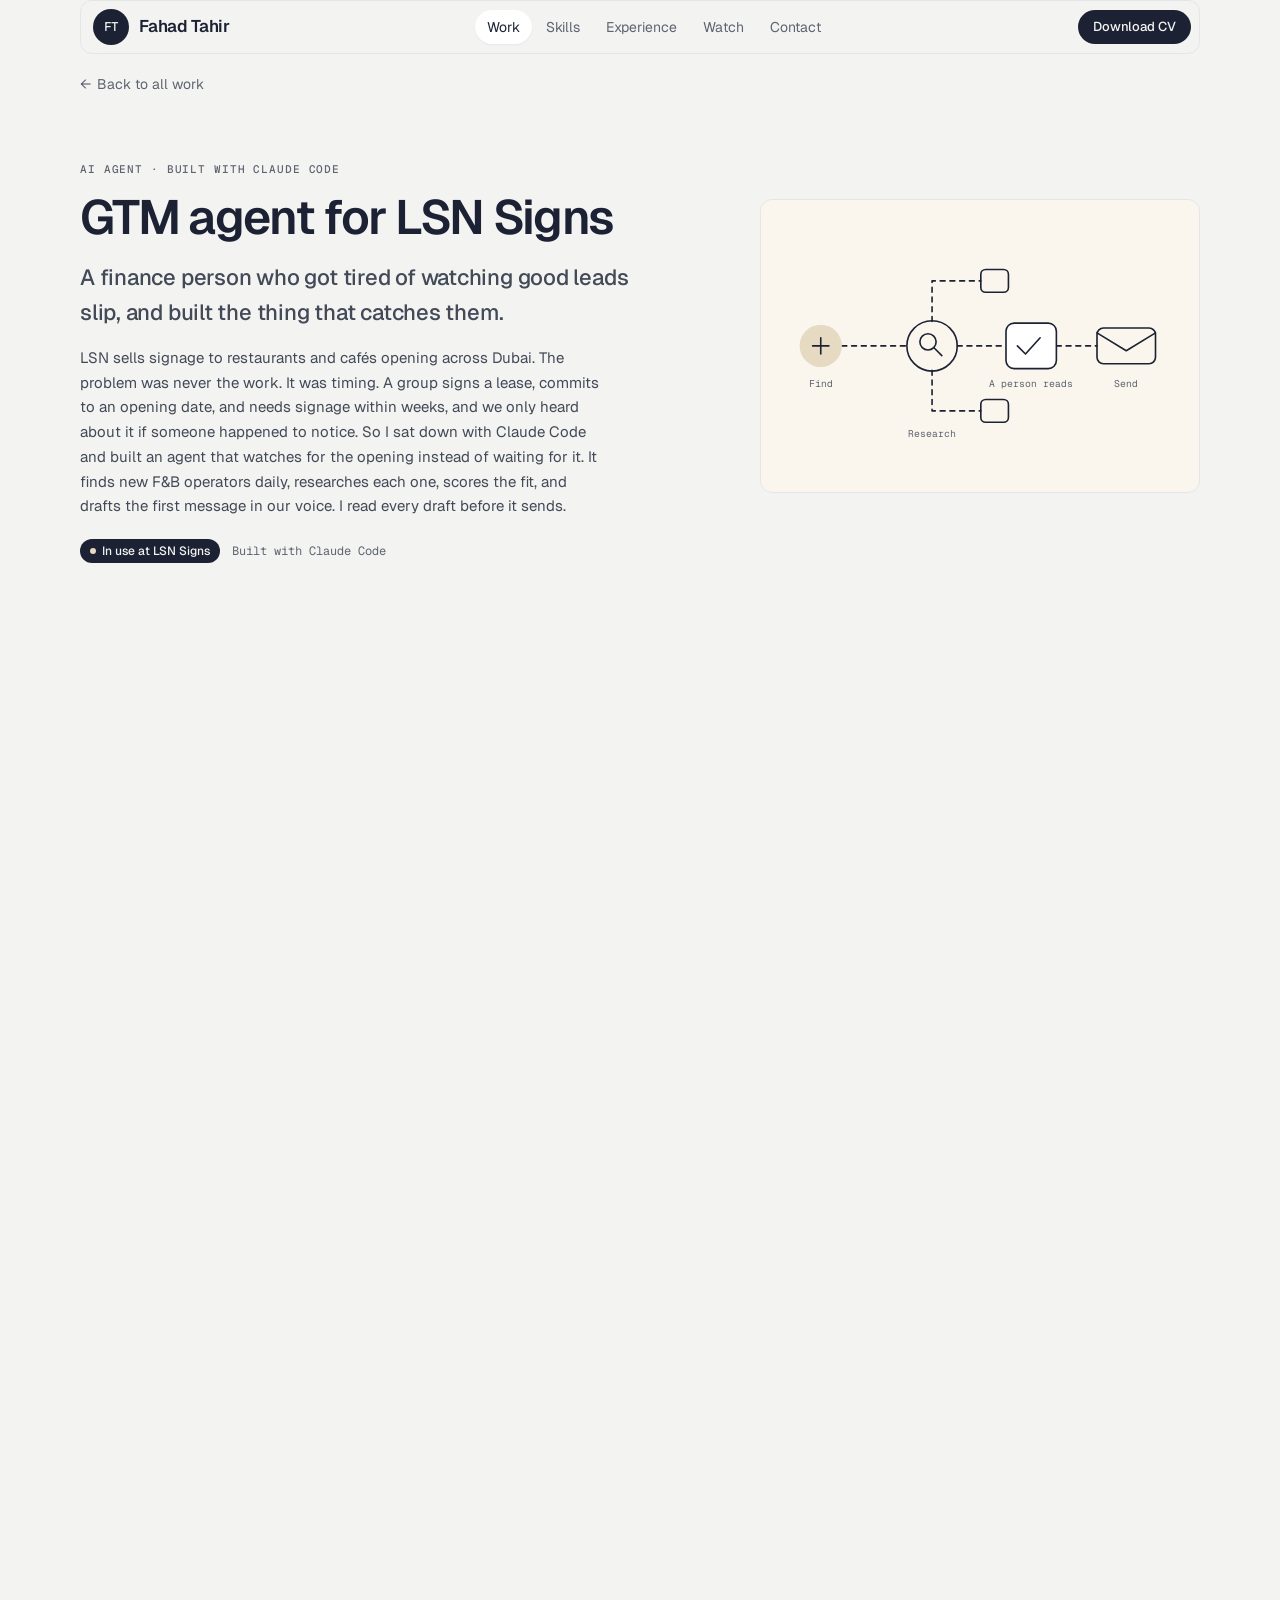
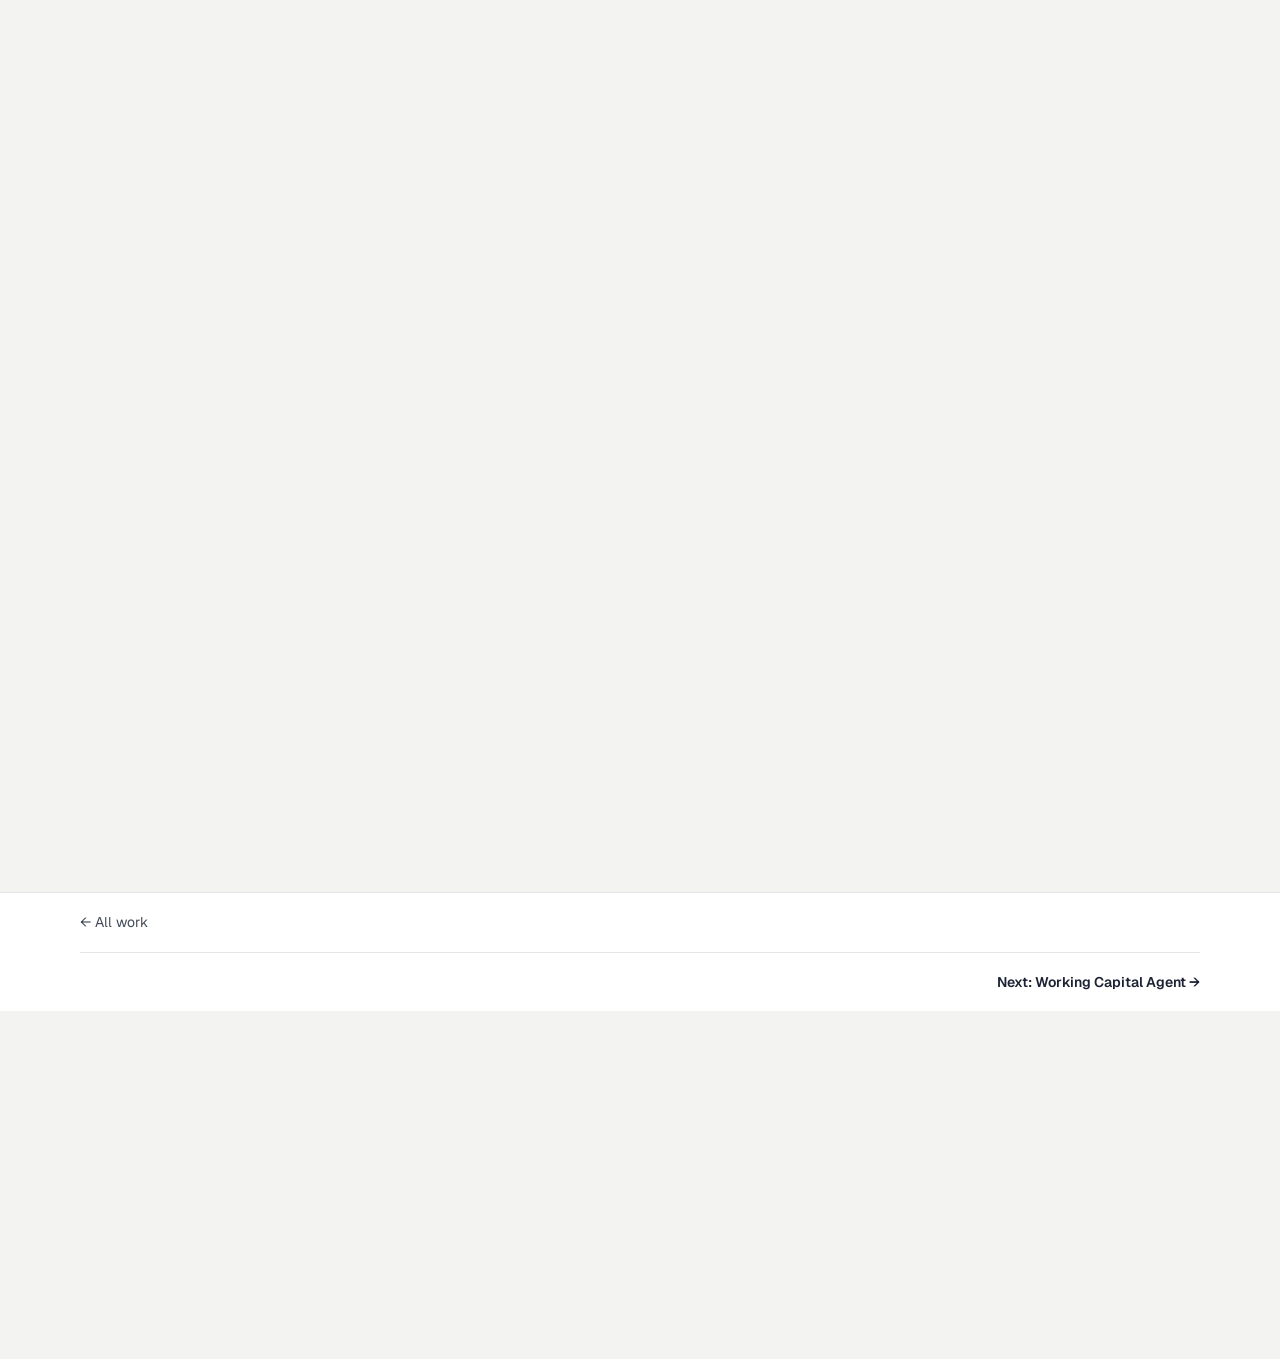
==== commit 780f1cfb: "Merge pull request #15 from itsfahadtahir-spec/devin/phase4-visual Phase 4: gallery-portrait hero, r" ====
--- a/lsn-gtm-agent/index.html
+++ b/lsn-gtm-agent/index.html
@@ -184,7 +184,7 @@
       <div class="wrap">
         <div class="card rv" data-view>
           <div>
-            <h2 id="close-h">Hiring in finance? Reach out.</h2>
+            <h2 id="close-h">Finance judgement. AI speed. I bring both.</h2>
             <p style="margin-top:12px">Send me the role. If I'm a good fit I'll tell you why. If I'm not, I'll tell you that too.</p>
           </div>
           <div class="acts">
@@ -192,7 +192,7 @@
               <a class="btn btn-primary" href="../assets/cv/fahad-tahir-cv.pdf" download data-magnet>Download CV</a>
               <button class="btn btn-ghost" type="button" data-copy="itsfahadtahir@gmail.com">Copy email</button>
             </div>
-            <a class="link email" href="mailto:itsfahadtahir@gmail.com">itsfahadtahir@gmail.com</a> · <a class="link" href="https://www.linkedin.com/in/fahadtahiruae/" target="_blank" rel="noopener" style="font-size:14px">LinkedIn</a>
+            <a class="link" href="https://www.linkedin.com/in/fahadtahiruae/" target="_blank" rel="noopener" style="font-size:14px">LinkedIn</a>
           </div>
         </div>
       </div>
--- a/styles.css
+++ b/styles.css
@@ -686,15 +686,19 @@
 .xp-intro p{grid-column:2;font-size:clamp(16px,1.6vw,20px);color:var(--navy-300);max-width:46ch;margin-top:var(--space-4)}
 @media (max-width:899px){.xp-intro-grid{grid-template-columns:1fr}.xp-intro .idx,.xp-intro h2,.xp-intro p{grid-column:1}}
 
-/* v3: credibility row (replaces marquee) */
-.cred{border-block:1px solid var(--border);background:var(--bg-surface)}
-.cred-row{display:flex;flex-wrap:wrap;list-style:none;gap:0}
-.cred-row li{display:grid;gap:2px;padding:14px 28px 14px 0;margin-right:28px;border-right:1px solid var(--border)}
-.cred-row li:last-child{border-right:0;margin-right:0}
-.cred-row b{font-size:15px;font-weight:700;color:var(--navy-900);letter-spacing:-0.01em}
-.cred-row span{font-size:12px;color:var(--text-secondary)}
-.cred-tech b{font-weight:600;font-size:13px;color:var(--navy-700)}
-@media (max-width:899px){.cred-row li{padding:10px 18px 10px 0;margin-right:18px}}
+/* v3: credibility band — card tiles with hover accent */
+.cred{padding-block:var(--space-5)}
+.cred-row{list-style:none;display:grid;grid-template-columns:repeat(auto-fit,minmax(160px,1fr));gap:var(--space-3);margin:0;padding:0}
+.cred-row li{position:relative;overflow:hidden;display:grid;gap:6px;align-content:start;background:var(--bg-surface);border:1px solid var(--border);border-radius:var(--radius-lg);padding:var(--space-4);transition:transform var(--dur-base) var(--ease-out),box-shadow var(--dur-base) var(--ease-out),border-color var(--dur-base)}
+.cred-row li::before{content:"";position:absolute;top:0;left:0;width:100%;height:3px;background:var(--champ-400);transform:scaleX(0);transform-origin:left;transition:transform var(--dur-slow) var(--ease-out)}
+.cred-row li:hover{transform:translateY(-3px);box-shadow:var(--shadow-md);border-color:var(--border-strong)}
+.cred-row li:hover::before{transform:scaleX(1)}
+.cred-row b{font-family:var(--font-mono);font-size:var(--text-lg);font-weight:600;letter-spacing:-0.02em;color:var(--navy-900)}
+.cred-row span{font-size:var(--text-xs);color:var(--text-secondary);line-height:1.45}
+.cred-row .cred-tech{grid-column:1/-1;background:var(--navy-900);border-color:var(--navy-800)}
+.cred-row .cred-tech b{color:var(--champ-300);font-size:var(--text-md)}
+.cred-row .cred-tech span{color:var(--navy-300)}
+@media (max-width:599px){.cred-row{grid-template-columns:1fr 1fr}}
 
 /* v3: WCA outcome line + next-project nav */
 .outcome{font-size:15px;color:var(--navy-700);margin-top:12px;max-width:56ch}
@@ -787,3 +791,40 @@
 
 /* Skill chips inside a dark project card */
 .proj-dark .chips li{background:rgba(255,255,255,.08);color:var(--navy-100);border:1px solid rgba(255,255,255,.14);font-weight:500}
+
+/* Hero: gallery portrait (phase 4) */
+.heroG{min-height:calc(100svh - 72px);display:grid;align-items:stretch}
+.heroG-grid{display:grid;gap:var(--space-7);align-items:stretch;position:relative;padding-block:var(--space-5) var(--space-6)}
+.heroG-spine{display:none}
+.heroG-photo{position:relative;min-height:380px;justify-self:end;width:100%}
+.heroG-photo .wall{position:absolute;inset:6% 4% 4% 8%;background:var(--champ-200);border-radius:var(--radius-xl);transform:rotate(-1.5deg);opacity:0;animation:fadeUp var(--dur-reveal) var(--ease-out) forwards}
+.heroG-photo picture{position:absolute;inset:0;display:block}
+.heroG-photo img{width:100%;height:100%;object-fit:cover;object-position:50% 16%;border-radius:var(--radius-lg);transform:scale(1.04);animation:settle 1400ms var(--ease-out) 200ms forwards}
+.heroG-copy{display:grid;align-content:center;gap:var(--space-5)}
+.heroG-copy h1{font-size:clamp(32px,3.7vw,56px)}
+.heroG-copy h1 em{font-style:normal;color:var(--champ-700)}
+.heroG-facts{list-style:none;display:grid;gap:8px;margin:0;padding:0}
+.heroG-facts li{display:flex;justify-content:space-between;align-items:baseline;font-size:var(--text-sm);color:var(--navy-600)}
+.heroG-facts b{font-family:var(--font-mono);color:var(--navy-900);font-weight:600}
+.heroG-doodle{justify-self:end;width:min(190px,50%);opacity:0;animation:fadeUp var(--dur-reveal) var(--ease-out) 700ms forwards}
+@media (min-width:900px){
+  .heroG-grid{grid-template-columns:minmax(0,7fr) minmax(0,5fr);gap:var(--space-8);align-items:center}
+  .heroG-photo{max-width:500px;min-height:0;height:min(70vh,640px)}
+}
+@media (min-width:1140px){
+  .heroG-spine{display:block;position:absolute;left:-44px;top:50%;transform:translateY(-50%) rotate(180deg);writing-mode:vertical-rl;font-family:var(--font-mono);font-size:11px;letter-spacing:.18em;text-transform:uppercase;color:var(--text-muted)}
+}
+@media (max-width:899px){.heroG-photo{min-height:340px;justify-self:stretch}}
+@media (max-width:480px){.heroG-photo{min-height:300px}}
+
+
+/* Weather widget, restyled: champagne glass pill pinned to the photo */
+.heroG .wxwidget{position:absolute;right:var(--space-4);top:var(--space-4);left:auto;bottom:auto;z-index:3;width:auto;min-width:150px;padding:9px 14px;border-radius:var(--radius-full);background:rgba(250,246,238,.82);backdrop-filter:blur(12px) saturate(1.15);-webkit-backdrop-filter:blur(12px) saturate(1.15);border:1px solid rgba(214,195,160,.65);box-shadow:0 10px 26px rgba(28,34,51,.22),inset 0 1px 0 rgba(255,255,255,.7)}
+.heroG .wxwidget:hover,.heroG .wxwidget:focus{border-radius:var(--radius-lg)}
+.heroG .wx-fact span{text-align:left}
+
+/* Compact project card (LSN GTM) */
+.proj-compact .proj-grid{grid-template-columns:1fr;gap:0}
+.proj-compact{padding-block:var(--space-7)}
+.proj-compact .proj-copy{max-width:72ch;display:grid;gap:var(--space-3)}
+.proj-compact .proj-copy .cta-row{display:flex;flex-wrap:wrap;gap:var(--space-3);margin-top:var(--space-2)}
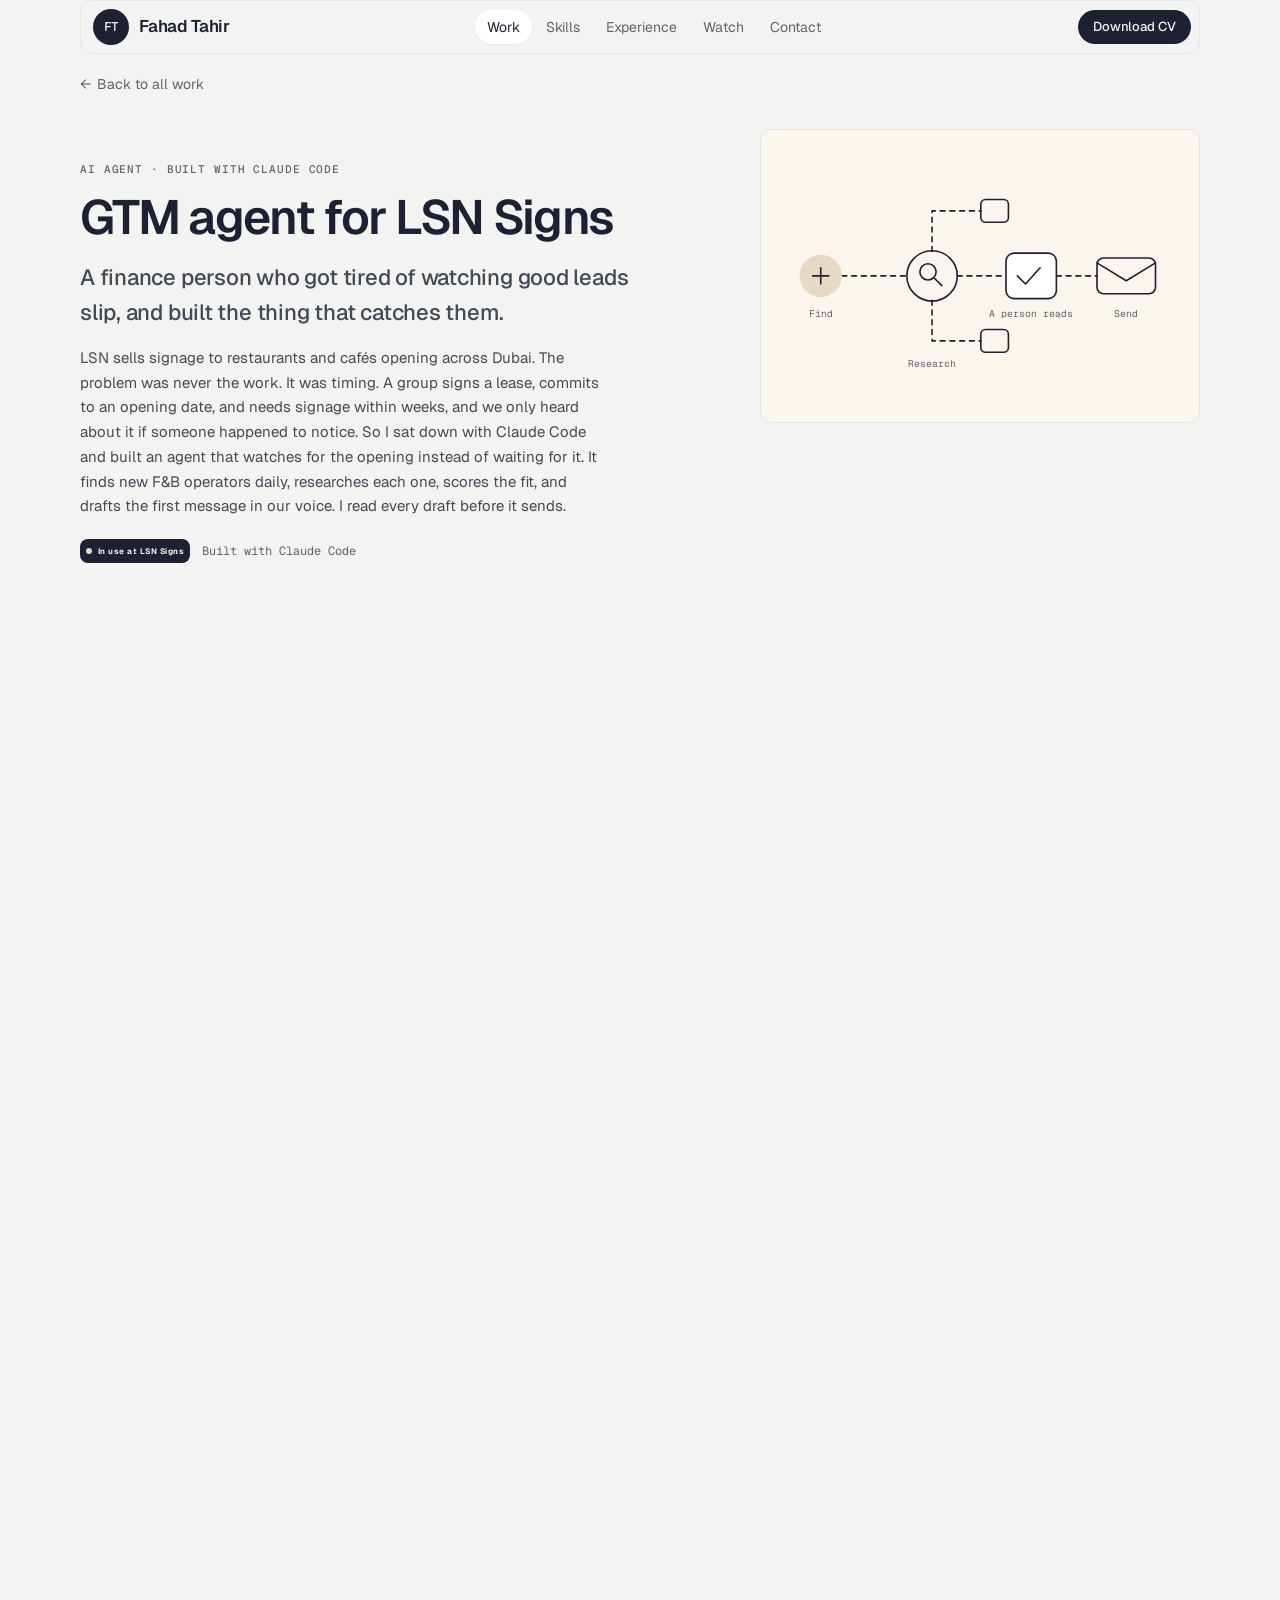
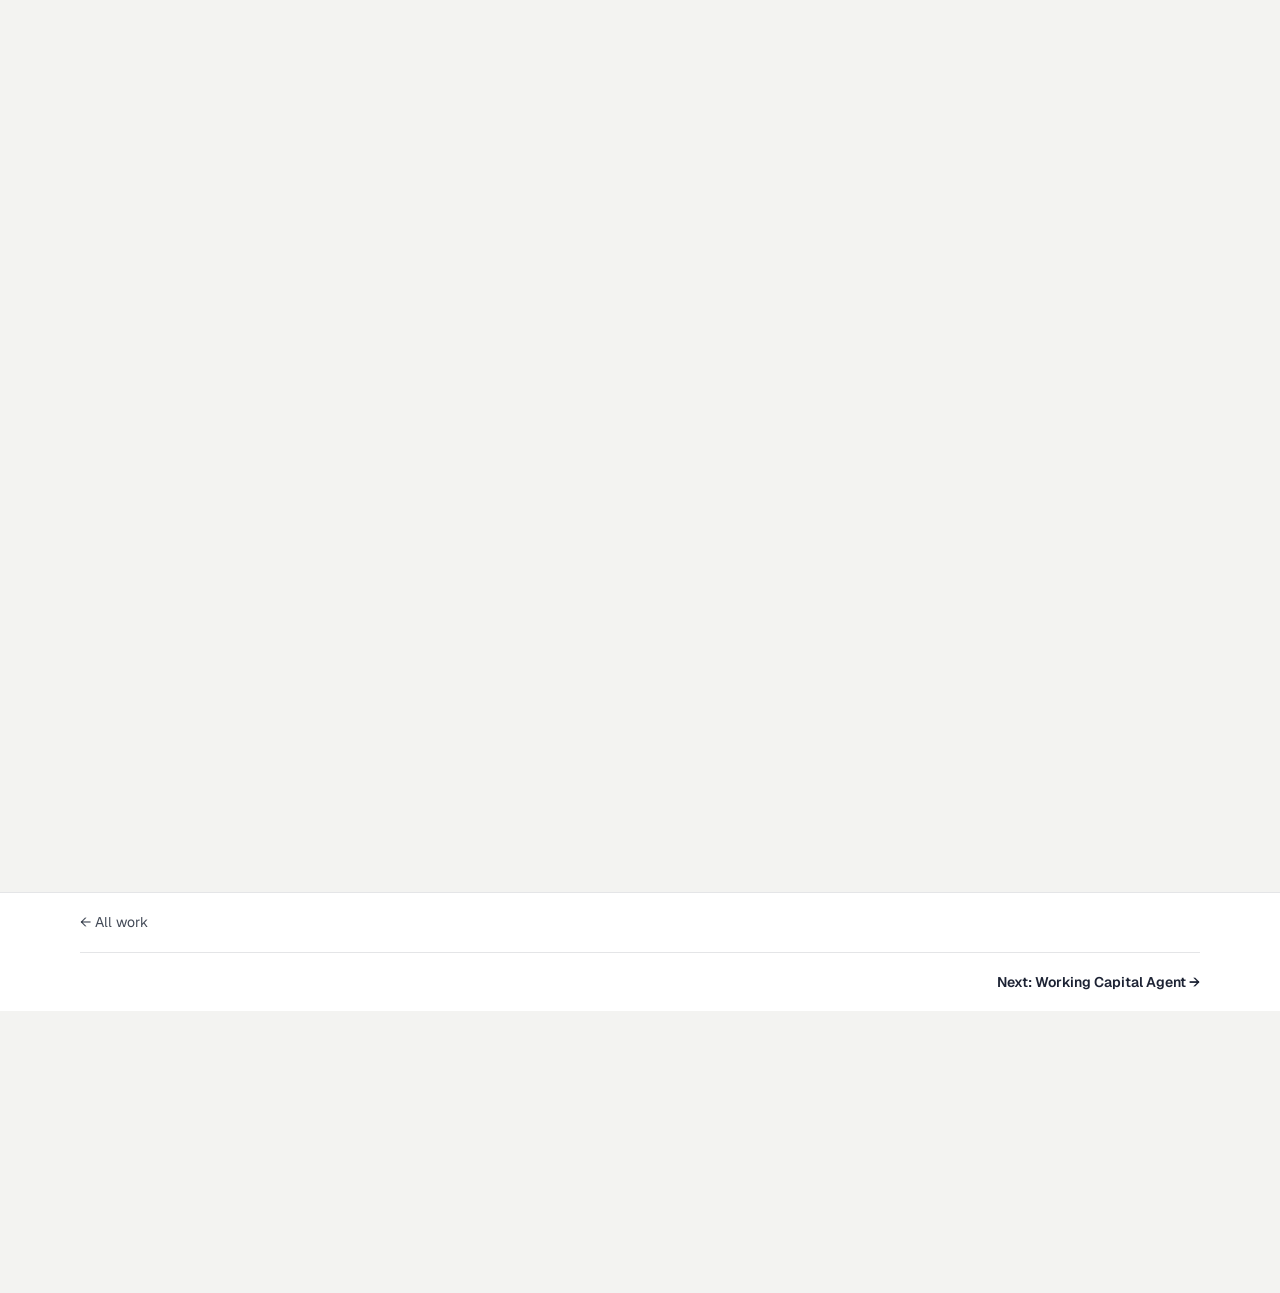
==== commit d3fe8dde: "Merge pull request #16 from itsfahadtahir-spec/devin/copy-pass Copy pass: sharper, more human lines " ====
--- a/lsn-gtm-agent/index.html
+++ b/lsn-gtm-agent/index.html
@@ -16,8 +16,8 @@
   <link rel="icon" href="../assets/favicon.svg" type="image/svg+xml">
   <link rel="preconnect" href="https://fonts.googleapis.com">
   <link rel="preconnect" href="https://fonts.gstatic.com" crossorigin>
-  <link href="https://fonts.googleapis.com/css2?family=Geist:wght@400;500;600;700&family=Geist+Mono:wght@400;500&display=swap" rel="stylesheet">
-  <link rel="stylesheet" href="../styles.css?v=v6">
+  <link rel="stylesheet" href="https://fonts.googleapis.com/css2?family=Geist:wght@400;500;600;700;800&family=Geist+Mono:wght@400;500;600&display=swap">
+  <link rel="stylesheet" href="../styles.css?v=v9">
 </head>
 <body class="gtm-dense">
 
@@ -114,7 +114,7 @@
           <li><b>Find.</b> It watches the public trail every opening leaves behind: job posts for outlet managers at addresses that aren't trading yet, mall directories, trade press. A group hiring a store manager for a mall unit has committed to a date and hasn't ordered a sign. That's the window.</li>
           <li><b>Research.</b> Every prospect gets checked before it counts. Who owns the signage decision, which landlord's approval rules apply, whether they already have a supplier. No claim goes in without a source link. If it can't be verified, it gets dropped.</li>
           <li><b>Score.</b> Each one gets rated out of ten on how well it actually fits. The dropped ones matter as much as the kept ones, and every rejection carries a reason I can check.</li>
-          <li><b>Draft.</b> It writes the first message built on one real fact about that specific company. No blast, no "I came across your profile." Then it stops. A person reads every draft before anything leaves the building.</li>
+          <li><b>Draft.</b> It writes the first message built on one real fact about that specific company. Then it stops. A person reads every draft before anything leaves the building.</li>
         </ol>
       </div>
     </section>
@@ -185,7 +185,6 @@
         <div class="card rv" data-view>
           <div>
             <h2 id="close-h">Finance judgement. AI speed. I bring both.</h2>
-            <p style="margin-top:12px">Send me the role. If I'm a good fit I'll tell you why. If I'm not, I'll tell you that too.</p>
           </div>
           <div class="acts">
             <div class="row">
@@ -200,6 +199,6 @@
   </main>
 
   <div class="toast" role="status" aria-live="polite"><span></span></div>
-  <script src="../main.js?v=v6" defer></script>
+  <script src="../main.js?v=v10" defer></script>
 </body>
 </html>
--- a/styles.css
+++ b/styles.css
@@ -688,7 +688,7 @@
 
 /* v3: credibility band — card tiles with hover accent */
 .cred{padding-block:var(--space-5)}
-.cred-row{list-style:none;display:grid;grid-template-columns:repeat(auto-fit,minmax(160px,1fr));gap:var(--space-3);margin:0;padding:0}
+.cred-row{list-style:none;display:grid;grid-template-columns:repeat(auto-fit,minmax(160px,1fr));gap:var(--space-3);margin-block:0;padding:0}
 .cred-row li{position:relative;overflow:hidden;display:grid;gap:6px;align-content:start;background:var(--bg-surface);border:1px solid var(--border);border-radius:var(--radius-lg);padding:var(--space-4);transition:transform var(--dur-base) var(--ease-out),box-shadow var(--dur-base) var(--ease-out),border-color var(--dur-base)}
 .cred-row li::before{content:"";position:absolute;top:0;left:0;width:100%;height:3px;background:var(--champ-400);transform:scaleX(0);transform-origin:left;transition:transform var(--dur-slow) var(--ease-out)}
 .cred-row li:hover{transform:translateY(-3px);box-shadow:var(--shadow-md);border-color:var(--border-strong)}
@@ -828,3 +828,721 @@
 .proj-compact{padding-block:var(--space-7)}
 .proj-compact .proj-copy{max-width:72ch;display:grid;gap:var(--space-3)}
 .proj-compact .proj-copy .cta-row{display:flex;flex-wrap:wrap;gap:var(--space-3);margin-top:var(--space-2)}
+
+/* cred band: sans figures, calm white tiles */
+.cred-row b{font-family:var(--font-sans);font-weight:600;font-size:var(--text-xl);letter-spacing:-0.02em;font-variant-numeric:normal}
+.cred-row .cred-tech{background:var(--bg-surface);border-color:var(--border)}
+.cred-row .cred-tech b{color:var(--navy-900);font-size:var(--text-md);font-weight:600;letter-spacing:-0.01em}
+.cred-row .cred-tech span{color:var(--text-secondary)}
+
+/* cred band v2: warm champagne band, navy figures, gold accents */
+.cred{background:var(--bg-page);padding-block:var(--space-8)}
+.cred-row li{background:rgba(255,255,255,.72);border-color:rgba(214,195,160,.55);backdrop-filter:blur(6px);-webkit-backdrop-filter:blur(6px);padding:var(--space-4) var(--space-4) var(--space-3)}
+.cred-row li::before{height:4px;background:linear-gradient(90deg,var(--champ-400),var(--champ-600))}
+.cred-row b{color:var(--navy-800);font-size:clamp(19px,1.7vw,23px)}
+.cred-row span{color:var(--navy-600)}
+.cred-row .cred-tech{background:var(--champ-100);border-color:var(--champ-300)}
+.cred-row .cred-tech b{color:var(--champ-800)}
+.cred-row .cred-tech span{color:var(--champ-700)}
+
+/* proj-meta descriptor in body font, not mono */
+.proj-meta .proj-tag{font-family:var(--font-sans);font-size:13px;font-weight:500;letter-spacing:-0.005em;color:var(--navy-600)}
+
+/* cred band v3: bento stat tiles */
+.cred-bento{list-style:none;display:grid;grid-template-columns:repeat(6,1fr);gap:var(--space-3);margin-block:0;padding:0}
+.cb{position:relative;overflow:hidden;display:grid;gap:6px;align-content:start;background:rgba(255,255,255,.75);border:1px solid rgba(214,195,160,.55);border-radius:var(--radius-lg);padding:var(--space-4);backdrop-filter:blur(6px);-webkit-backdrop-filter:blur(6px);transition:transform var(--dur-base) var(--ease-out),box-shadow var(--dur-base) var(--ease-out)}
+.cb:hover{transform:translateY(-3px);box-shadow:var(--shadow-md)}
+.cb-cap{font-family:var(--font-mono);font-size:10px;letter-spacing:var(--tracking-label);text-transform:uppercase;color:var(--navy-600)}
+.cb b{line-height:1.05}
+.cb-champ{grid-column:span 2;background:linear-gradient(150deg,var(--champ-100),var(--champ-200));border-color:var(--champ-300);align-content:end}
+.cb-champ .cb-cap{color:var(--champ-900)}
+.cb-champ b{font-size:clamp(56px,6vw,84px);font-weight:700;letter-spacing:-0.04em;color:var(--navy-900)}
+.cb-champ b em{font-style:normal;font-size:.42em;font-weight:600;letter-spacing:-0.02em;margin-left:6px;color:var(--champ-700)}
+.cb-champ .cb-sub{font-size:var(--text-xs);color:var(--champ-800)}
+.cb-navy{grid-column:span 4;background:var(--navy-900);border-color:var(--navy-800);align-content:end}
+.cb-navy .cb-cap{color:var(--navy-300)}
+.cb-navy b{font-size:clamp(40px,4.4vw,62px);font-weight:700;letter-spacing:-0.04em;color:var(--champ-300)}
+.cb-navy b em{font-style:normal;font-size:.4em;font-weight:500;margin-left:2px;color:var(--navy-300)}
+.cb-navy .cb-sub{font-size:var(--text-xs);color:var(--navy-300)}
+.cb-bars{position:absolute;right:16px;top:16px;width:88px;height:34px}
+.cb-bars rect{fill:var(--navy-600)}
+.cb-bars rect:nth-child(6),.cb-bars rect:nth-child(7){fill:var(--champ-400)}
+.cb .cb-sm{font-size:var(--text-xl);font-weight:600;letter-spacing:-0.02em;color:var(--navy-900)}
+.cb .cb-sub{font-size:var(--text-xs);color:var(--text-secondary);line-height:1.45}
+.cb-stack{grid-column:1/-1;background:var(--champ-100);border-color:var(--champ-300);display:flex;flex-wrap:wrap;align-items:baseline;justify-content:space-between;gap:4px 16px}
+.cb-stack b{font-size:var(--text-md);font-weight:600;letter-spacing:-0.01em;color:var(--champ-900)}
+.cb-stack span{font-size:var(--text-xs);color:var(--champ-700)}
+@media (max-width:899px){
+  .cb-champ{grid-column:span 2}
+  .cb-navy{grid-column:span 4}
+}
+@media (max-width:599px){
+  .cred-bento{grid-template-columns:1fr 1fr}
+  .cb-champ{grid-column:span 1}
+  .cb-navy{grid-column:span 2}
+}
+
+/* bento refinements: brighter navy sub, page-matched employer names, two-part stack rail */
+.cb-navy .cb-sub{color:var(--champ-200)}
+.cb .cb-sm{font-size:var(--text-md);font-weight:600;letter-spacing:-0.01em;color:var(--navy-900)}
+.cb-stack{display:grid;grid-template-columns:1fr 1fr;gap:4px 24px}
+.cb-stack div{display:grid;gap:2px}
+@media (max-width:599px){.cb-stack{grid-template-columns:1fr}}
+
+/* compact card gets a right-hand visual like the other projects */
+@media (min-width:900px){.proj-compact .proj-grid{grid-template-columns:minmax(0,7fr) minmax(0,5fr);gap:var(--space-7)}}
+
+/* stack rail -> two chip tiles */
+.cb-tools{grid-column:span 3;background:rgba(255,255,255,.8);align-content:start;gap:10px}
+.cb-tools .cb-cap{color:var(--navy-600)}
+.cb-tools .chips{display:flex;flex-wrap:wrap;gap:8px}
+.cb-tools .chips span{font-size:12px;font-weight:600;letter-spacing:-0.005em;padding:5px 10px;border-radius:999px;border:1px solid var(--navy-200);background:var(--navy-0);color:var(--navy-800)}
+.cb-ai{background:var(--navy-900);border-color:var(--navy-800)}
+.cb-ai .cb-cap{color:var(--navy-300)}
+.cb-ai .chips span{background:rgba(214,195,160,.12);border-color:rgba(214,195,160,.35);color:var(--champ-300)}
+@media (max-width:599px){.cb-tools{grid-column:1/-1}}
+
+/* bento rows: employers 3x2, tools 3+3 on their own row */
+@media (min-width:600px){
+  .cred-bento .cb:not(.cb-champ):not(.cb-navy):not(.cb-tools){grid-column:span 2}
+}
+
+/* AI tile goes champagne so navy stays exclusive to the USD tile */
+.cb-ai{background:var(--champ-100);border-color:var(--champ-300)}
+.cb-ai .cb-cap{color:var(--champ-700)}
+.cb-ai .chips span{background:rgba(255,255,255,.65);border-color:var(--champ-300);color:var(--champ-800)}
+
+/* project visuals come alive: slow drift, pan + zoom on hover */
+.proj-vis,.shot{overflow:hidden}
+.proj-vis img,.shot img{transition:transform 700ms var(--ease-out),filter 700ms;will-change:transform}
+@media (prefers-reduced-motion:no-preference){
+  .proj-vis img,.shot img{animation:visDrift 14s ease-in-out infinite alternate}
+}
+.proj-vis:hover img,.shot:hover img{animation-play-state:paused;transform:scale(1.06) translateY(-2.5%);filter:saturate(1.06)}
+@keyframes visDrift{from{transform:scale(1.015) translateY(0)}to{transform:scale(1.05) translateY(-1.5%)}}
+
+/* visuals v2: live-preview pans (Nodes scrolls down, n8n pans across, GTM drifts) */
+.shot{position:relative}
+.shot img{position:absolute;inset:0;width:100%;height:100%;object-fit:cover;object-position:top}
+.shot-panV{aspect-ratio:16/9}
+.shot-panV img{height:118%}
+@media (prefers-reduced-motion:no-preference){
+  .shot-panV img{animation:shotPanV 16s ease-in-out infinite alternate}
+  .shot-panH img{animation:shotPanH 18s ease-in-out infinite alternate}
+}
+.shot-panH img{object-position:left top}
+.shot-panH{aspect-ratio:16/8}
+@keyframes shotPanV{from{transform:translateY(0)}to{transform:translateY(-13%)}}
+@keyframes shotPanH{from{transform:translateX(0) scale(1.12)}to{transform:translateX(-9%) scale(1.12)}}
+.shot-drift{aspect-ratio:3/2}
+.shot:hover img{animation-play-state:paused;transform:scale(1.07)}
+.shot-panV:hover img{transform:translateY(-13%) scale(1.03)}
+.shot-panH:hover img{transform:translateX(-9%) scale(1.16)}
+.shot-drift:hover img{transform:scale(1.08)}
+
+/* keep figcaption visible: pan inside the picture box, not over it */
+.shot{display:grid;grid-template-rows:1fr auto}
+.shot picture{position:relative;overflow:hidden;display:block}
+.shot picture img{position:absolute;inset:0;width:100%;height:118%;object-fit:cover;object-position:top}
+.shot-panH picture img{object-position:left top}
+
+/* animated project vignettes */
+.ascene{width:100%;height:auto;display:block}
+.shot picture{display:none}
+.shot-panV,.shot-panH,.shot-drift{aspect-ratio:auto}
+.shot .ascene{position:relative}
+.shot-panV img,.shot-panH img,.shot-drift img{display:none}
+.shot:hover img{transform:none}
+.ascene text{font-family:var(--font-sans);font-size:14px;fill:var(--navy-600)}
+.ascene .albl{font-family:var(--font-mono);font-size:10px;letter-spacing:.18em;fill:var(--navy-400)}
+
+/* --- Nodes: match pairs, flag one, person signs off (7.5s loop) --- */
+.ascene-nodes{background:var(--navy-0)}
+.ascene-nodes .arow rect{fill:var(--navy-0);stroke:var(--navy-300);stroke-width:1.4}
+.ascene-nodes .arow text{fill:var(--navy-700);font-family:var(--font-mono);font-size:11px}
+.ascene-nodes .arow{animation:arowIn .55s var(--ease-out) both}
+.ascene-nodes .arow:nth-of-type(1){animation-delay:.1s}.ascene-nodes .arow:nth-of-type(2){animation-delay:.25s}.ascene-nodes .arow:nth-of-type(3){animation-delay:.4s}.ascene-nodes .arow:nth-of-type(4){animation-delay:.2s}.ascene-nodes .arow:nth-of-type(5){animation-delay:.35s}.ascene-nodes .arow:nth-of-type(6){animation-delay:.5s}
+@keyframes arowIn{from{opacity:0;transform:translateY(10px)}to{opacity:1;transform:none}}
+.ascene-nodes .alink{fill:none;stroke:var(--champ-500);stroke-width:1.6;stroke-dasharray:6 6;stroke-dashoffset:280;animation:linkDraw 7.5s linear infinite}
+.ascene-nodes .l1{animation-delay:.8s}.ascene-nodes .l2{animation-delay:1.4s}.ascene-nodes .l3{animation-delay:2s}
+@keyframes linkDraw{0%{stroke-dashoffset:280;opacity:0}6%{opacity:1}14%{stroke-dashoffset:0;opacity:1}86%{stroke-dashoffset:0;opacity:1}95%,100%{stroke-dashoffset:0;opacity:0}}
+.ascene-nodes .achk circle{fill:var(--champ-400)}
+.ascene-nodes .achk path{fill:none;stroke:var(--navy-0);stroke-width:2.4;stroke-linecap:round;stroke-linejoin:round}
+.ascene-nodes .achk{transform-origin:320px 75px;animation:chkPop 7.5s ease-out infinite}
+.ascene-nodes .c2{transform-origin:320px 125px;animation-delay:.35s}
+@keyframes chkPop{0%,12%{transform:scale(0);opacity:0}20%{transform:scale(1.15);opacity:1}26%{transform:scale(1)}86%{opacity:1}95%,100%{transform:scale(1);opacity:0}}
+.ascene-nodes .aflag{transform-origin:320px 175px;animation:flagPulse 7.5s ease-out infinite}
+.ascene-nodes .aflag circle{fill:#E8B04B}
+.ascene-nodes .aflag path{stroke:var(--navy-0);stroke-width:2;fill:var(--navy-0)}
+@keyframes flagPulse{0%,34%{transform:scale(0);opacity:0}44%{transform:scale(1.15);opacity:1}52%{transform:scale(1)}58%{transform:scale(1.12)}64%{transform:scale(1)}86%{opacity:1}95%,100%{opacity:0}}
+.ascene-nodes .averdict{animation:verdictIn 7.5s ease-out infinite}
+.ascene-nodes .averdict rect{fill:var(--navy-900)}
+.ascene-nodes .averdict text{fill:var(--champ-300);font-size:15px;font-weight:600}
+@keyframes verdictIn{0%,58%{opacity:0;transform:translateY(14px)}70%{opacity:1;transform:none}86%{opacity:1}96%,100%{opacity:0}}
+
+/* --- WCA: forecast draws, gap pulses, draft approval (8s loop) --- */
+@keyframes lineDraw{0%{stroke-dashoffset:1100}38%{stroke-dashoffset:0}90%{stroke-dashoffset:0;opacity:1}97%,100%{opacity:0}}
+@keyframes aping{0%,36%{transform:scale(.6);opacity:0}40%{opacity:.9}60%{transform:scale(2.6);opacity:0}100%{opacity:0}}
+@keyframes gapDot{0%,36%{transform:scale(0)}44%{transform:scale(1.2)}50%{transform:scale(1)}90%{opacity:1}97%,100%{opacity:0}}
+@keyframes tagIn{0%,44%{opacity:0;transform:translateY(8px)}54%{opacity:1;transform:none}88%{opacity:1}97%,100%{opacity:0}}
+@keyframes draftIn{0%,60%{opacity:0;transform:translateY(10px)}70%{opacity:1;transform:none}88%{opacity:1}97%,100%{opacity:0}}
+@keyframes yesPop{0%,72%{transform:scale(0)}82%{transform:scale(1.15)}88%{transform:scale(1)}94%{opacity:1}100%{opacity:0}}
+
+/* --- GTM: pulse travels the pipeline (7s loop) --- */
+.ascene-gtm{background:var(--champ-50)}
+.ascene-gtm .apath{stroke:var(--navy-300);stroke-width:1.6;stroke-dasharray:5 7;animation:apath 7s linear infinite}
+@keyframes apath{to{stroke-dashoffset:-120}}
+.ascene-gtm .anode rect{fill:var(--navy-0);stroke:var(--navy-700);stroke-width:1.6}
+.ascene-gtm .anode path,.ascene-gtm .anode circle{fill:none;stroke:var(--navy-700);stroke-width:1.6;stroke-linecap:round;stroke-linejoin:round}
+.ascene-gtm .anode text{fill:var(--navy-600);font-size:12.5px}
+.ascene-gtm .anode{transform-box:fill-box;transform-origin:center;animation:nodeHit 7s ease-in-out infinite}
+.ascene-gtm .n2{animation-delay:1.5s}.ascene-gtm .n3{animation-delay:3s}.ascene-gtm .n4{animation-delay:4.6s}
+@keyframes nodeHit{0%,82%,100%{transform:scale(1)}4%,8%{transform:scale(1.1)}}
+.ascene-gtm .apulse{fill:var(--champ-500);animation:pulseTravel 7s ease-in-out infinite}
+@keyframes pulseTravel{0%{cx:90px;opacity:0}6%{opacity:1}24%{cx:262px}44%{cx:262px}58%{cx:432px}74%{cx:432px}88%{cx:572px;opacity:1}96%,100%{cx:572px;opacity:0}}
+@media (prefers-reduced-motion:reduce){.ascene *{animation:none!important}}
+
+/* scene sizing: WCA compact like Nodes, GTM breathes */
+.shot-panH{aspect-ratio:auto}
+.ascene-gtm{padding:var(--space-6) var(--space-5);max-height:340px}
+
+/* featured credential row */
+.creds table .cred-feat td{padding-block:14px}
+.cred-uni{display:flex;align-items:center;gap:8px;font-weight:600;color:var(--navy-900)}
+.cred-uni .uow{width:20px;height:auto;flex:none}
+
+/* ====== animated vignettes v3: mini products ====== */
+.shot{aspect-ratio:auto;display:block}
+.shot picture{display:none}
+.shot .ascene{position:static}
+.shot-panV .ascene{aspect-ratio:auto}
+.ascene{border-radius:0}
+.nfont{font-family:var(--font-sans)}
+.ascene-nodes .nt{font-size:12px;font-weight:600;fill:var(--navy-700)}
+.ascene-nodes .nr{font-size:10px;font-weight:600;letter-spacing:.08em;fill:var(--navy-600)}
+.ascene-nodes .nrun{fill:var(--navy-100)}
+.ascene-nodes .ncap{font-family:var(--font-mono);font-size:9px;letter-spacing:.16em;fill:var(--navy-400)}
+.ascene-nodes .nfile rect{fill:var(--navy-50);stroke:var(--navy-200)}
+.ascene-nodes .fn{font-size:11.5px;font-weight:600;fill:var(--navy-800)}
+.ascene-nodes .fs{font-size:10px;fill:var(--navy-500)}
+.ascene-nodes .ndot{fill:var(--navy-300)}
+.ascene-nodes .nprog rect{fill:var(--navy-100)}
+.ascene-nodes .nprog .nfill{fill:var(--champ-500)}
+.ascene-nodes .nm{font-family:var(--font-mono);font-size:10px;fill:var(--navy-500)}
+.ascene-nodes .ncase rect{fill:#FBF8F0;stroke:var(--champ-400)}
+.ascene-nodes .nc{font-family:var(--font-mono);font-size:9px;letter-spacing:.12em;fill:#E8B04B;font-weight:700}
+.ascene-nodes .nskel{fill:var(--navy-200)}
+.ascene-nodes .napp rect{fill:var(--navy-900)}
+.ascene-nodes .na{font-size:10px;font-weight:600;fill:#fff}
+.ascene-nodes .nchips rect{fill:var(--navy-50);stroke:var(--navy-200)}
+.ascene-nodes .nch{font-family:var(--font-mono);font-size:8.5px;fill:var(--navy-600)}
+.ascene-nodes .nstamp rect{fill:var(--navy-900)}
+.ascene-nodes .ng{font-size:13px;font-weight:700;fill:var(--champ-300)}
+
+/* nodes timeline (9s loop) */
+.nfile{animation:ndrop 9s ease-in-out infinite}
+.nfile.f2{animation-delay:.15s}.nfile.f3{animation-delay:.3s}
+@keyframes ndrop{0%{opacity:0;transform:translateY(-12px)}6%{opacity:1;transform:none}90%{opacity:1}98%,100%{opacity:0}}
+.nprog{animation:nprogIn 9s linear infinite}
+.nprog .nfill{animation:nfill 9s ease-in-out infinite}
+@keyframes nprogIn{0%,14%{opacity:0}18%{opacity:1}90%{opacity:1}98%,100%{opacity:0}}
+@keyframes nfill{0%,16%{width:0}46%{width:270px}90%{opacity:1}98%,100%{opacity:0}}
+.ncase{animation:ncaseIn 9s ease-out infinite}
+@keyframes ncaseIn{0%,42%{opacity:0;transform:translateY(12px)}52%{opacity:1;transform:none}88%{opacity:1}97%,100%{opacity:0}}
+.nchips{animation:nchipsIn 9s ease-out infinite}
+@keyframes nchipsIn{0%,56%{opacity:0;transform:translateY(8px)}66%{opacity:1;transform:none}90%{opacity:1}97%,100%{opacity:0}}
+.nstamp{animation:nstampIn 9s ease-out infinite}
+@keyframes nstampIn{0%,70%{opacity:0;transform:scale(.7) rotate(-8deg)}78%{opacity:1;transform:scale(1.08) rotate(-3deg)}84%{transform:scale(1) rotate(-3deg)}90%{opacity:1}97%,100%{opacity:0}}
+.nprog .ndot{fill:var(--navy-300)}
+.ascene-nodes .ndot{animation:ndotGo 9s ease-in-out infinite}
+@keyframes ndotGo{0%,46%{fill:var(--navy-300)}52%{fill:var(--champ-500)}90%{opacity:1}98%,100%{opacity:0}}
+
+/* --- WCA n8n canvas (7s loop) --- */
+
+
+
+
+
+/* dotted canvas */
+
+/* --- GTM pipeline (7s loop, roomy) --- */
+.ascene-gtm .gpath{stroke:var(--navy-300);stroke-width:1.6;stroke-dasharray:6 8;animation:gpath 7s linear infinite}
+@keyframes gpath{to{stroke-dashoffset:-140}}
+.ascene-gtm .gnode rect{fill:#fff;stroke:var(--navy-700);stroke-width:1.6}
+.ascene-gtm .gnode path,.ascene-gtm .gnode circle{fill:none;stroke:var(--navy-700);stroke-width:1.8;stroke-linecap:round;stroke-linejoin:round}
+.ascene-gtm .gfont{font-family:var(--font-sans);font-size:13px;font-weight:600;fill:var(--navy-700)}
+.ascene-gtm .gnode{transform-box:fill-box;transform-origin:center;animation:ghit 7s ease-in-out infinite}
+.ascene-gtm .g2{animation-delay:1.4s}.ascene-gtm .g3{animation-delay:2.9s}.ascene-gtm .g4{animation-delay:4.4s}
+@keyframes ghit{0%,86%,100%{transform:scale(1)}4%,9%{transform:scale(1.07)}}
+.ascene-gtm .gpulse>circle{fill:var(--champ-500)}
+.ascene-gtm .gring{fill:none;stroke:var(--champ-500);stroke-width:2}
+.ascene-gtm .gpulse{animation:gpulse 7s ease-in-out infinite}
+@keyframes gpulse{0%{transform:translate(110px,190px);opacity:0}5%{opacity:1}22%{transform:translate(250px,190px)}40%{transform:translate(250px,190px)}56%{transform:translate(390px,190px)}72%{transform:translate(390px,190px)}86%{transform:translate(530px,190px)}92%,100%{transform:translate(530px,190px);opacity:0}}
+.ascene-gtm .gdraft{animation:gdraftIn 7s ease-out infinite}
+.ascene-gtm .gdraft rect{fill:#fff;stroke:var(--champ-400);stroke-width:1.4}
+.ascene-gtm .gd{font-size:13px;fill:var(--navy-800)}
+.ascene-gtm .gs{font-size:10.5px;fill:var(--navy-500)}
+@keyframes gdraftIn{0%,78%{opacity:0;transform:translateY(10px)}86%{opacity:1;transform:none}94%{opacity:1}100%{opacity:0}}
+
+/* equalize scene heights ~ Nodes */
+@media (prefers-reduced-motion:reduce){.ascene *{animation:none!important}}
+
+/* ====== vignettes v4: mini products in navy frames ====== */
+.ascene-nodes .nlogo{font-size:15px;font-weight:700;fill:var(--navy-900)}
+.ascene-nodes .nmenu{font-size:10px;fill:var(--navy-500)}
+.ascene-nodes .nws{font-size:10px;font-weight:600;fill:var(--champ-300)}
+.ascene-nodes .neye{font-family:var(--font-mono);font-size:8.5px;letter-spacing:.16em;fill:var(--navy-400)}
+.ascene-nodes .nhd{font-size:34px;font-weight:700;letter-spacing:-0.02em;fill:var(--navy-900)}
+.ascene-nodes .nhd2{font-size:34px;font-weight:700;letter-spacing:-0.02em;fill:var(--champ-700)}
+.ascene-nodes .nsub{font-size:12.5px;fill:var(--navy-600)}
+.ascene-nodes .ncta{font-size:11.5px;font-weight:600;fill:#fff}
+.ascene-nodes .lhero,.ascene-nodes .lnav{animation:lIn 9s ease-out infinite}
+@keyframes lIn{0%{opacity:0;transform:translateY(10px)}5%{opacity:1;transform:none}92%{opacity:1}99%,100%{opacity:0}}
+.ascene-nodes .ncard{animation:ncardIn 9s ease-out infinite}
+@keyframes ncardIn{0%,6%{opacity:0;transform:translateY(18px)}14%{opacity:1;transform:none}92%{opacity:1}99%,100%{opacity:0}}
+.ascene-nodes .nfile{animation:ndrop 9s ease-in-out infinite}
+.ascene-nodes .ndot{animation:ndotGo 9s ease-in-out infinite}
+.ascene-nodes .nprog{animation:nprogIn 9s linear infinite}
+.ascene-nodes .nprog .nfill{animation:nfill 9s ease-in-out infinite}
+.ascene-nodes .ncase{animation:ncaseIn 9s ease-out infinite}
+.ascene-nodes .nchips{animation:nchipsIn 9s ease-out infinite}
+.ascene-nodes .ncase>rect{stroke:var(--champ-400);fill:#FFF}
+.ascene-nodes .ncase .nc{fill:#C08A2E}
+.ascene-nodes .ncase .nskel{fill:var(--navy-200)}
+.ascene-nodes .napp rect{fill:var(--navy-900)}
+.ascene-nodes .napp .na{fill:var(--champ-300)}
+.ascene-nodes .nchips rect{fill:#fff;stroke:var(--navy-200)}
+.ascene-nodes .nchips .nch{fill:var(--navy-600)}
+.ascene-nodes .nfont{letter-spacing:0}
+.ascene-nodes .nm{font-size:10px}
+.ascene-nodes .fn{font-size:11px}
+.ascene-nodes .fs{font-size:9.5px}
+.ascene-nodes .na{font-size:10px}
+.ascene-nodes .nch{font-size:8.5px}
+@keyframes nfill{0%,30%{width:0}58%{width:236px}92%{opacity:1}99%,100%{opacity:0}}
+@keyframes nprogIn{0%,26%{opacity:0}32%{opacity:1}92%{opacity:1}99%,100%{opacity:0}}
+@keyframes ndrop{0%,10%{opacity:0;transform:translateY(-10px)}16%{opacity:1;transform:none}92%{opacity:1}99%,100%{opacity:0}}
+@keyframes ncaseIn{0%,60%{opacity:0;transform:translateY(8px)}70%{opacity:1;transform:none}90%{opacity:1}98%,100%{opacity:0}}
+@keyframes nchipsIn{0%,76%{opacity:0}84%{opacity:1}90%{opacity:1}98%,100%{opacity:0}}
+@keyframes ndotGo{0%,62%{fill:var(--navy-300)}68%{fill:var(--champ-500)}92%{opacity:1}99%,100%{opacity:0}}
+.ascene-nodes .napp{animation:nappFade 9s ease-out infinite}
+@keyframes nappFade{0%,80%{opacity:.55}86%{opacity:1}90%{opacity:1}98%,100%{opacity:0}}
+
+/* --- WCA frame --- */
+
+
+
+
+
+
+/* --- GTM frame --- */
+.ascene-gtm .gcap{font-family:var(--font-mono);font-size:9px;letter-spacing:.16em;fill:var(--champ-700)}
+.ascene-gtm .gpath{stroke:var(--navy-300);stroke-width:1.5;stroke-dasharray:5 7;animation:gpath 8s linear infinite}
+@keyframes gpath{to{stroke-dashoffset:-120}}
+.ascene-gtm .gnode rect{fill:#fff;stroke:var(--navy-700);stroke-width:1.6}
+.ascene-gtm .gnode path,.ascene-gtm .gnode circle{fill:none;stroke:var(--navy-700);stroke-width:1.8;stroke-linecap:round;stroke-linejoin:round}
+.ascene-gtm .gfont{font-family:var(--font-sans)}
+.ascene-gtm .gnode text{font-size:13px;font-weight:600;fill:var(--navy-700)}
+.ascene-gtm .gnode{transform-box:fill-box;transform-origin:center;animation:ghit 8s ease-in-out infinite}
+.ascene-gtm .g2{animation-delay:1.9s}.ascene-gtm .g3{animation-delay:3.7s}.ascene-gtm .g4{animation-delay:5.4s}
+@keyframes ghit{0%,88%,100%{transform:scale(1)}4%,9%{transform:scale(1.06)}}
+.ascene-gtm .gl{font-size:11.5px;font-weight:600;fill:var(--navy-800)}
+.ascene-gtm .gs{font-size:10px;fill:var(--navy-500)}
+.ascene-gtm .glead{animation:glead 8s ease-in-out infinite}
+.ascene-gtm .glead rect{fill:#fff;stroke:var(--champ-500);stroke-width:1.6}
+@keyframes glead{0%{opacity:0;transform:translate(0,14px)}8%{opacity:1;transform:none}18%{transform:translate(160px,0)}36%{transform:translate(160px,0)}50%{transform:translate(320px,0)}66%{transform:translate(320px,0)}80%{transform:translate(460px,0);opacity:1}92%,100%{transform:translate(460px,0);opacity:0}}
+.ascene-gtm .gscore{animation:gscoreIn 8s ease-out infinite}
+.ascene-gtm .gscore rect{fill:var(--navy-900)}
+.ascene-gtm .gsc{font-size:10px;font-weight:700;fill:var(--champ-300)}
+@keyframes gscoreIn{0%,24%{opacity:0;transform:translateY(8px)}32%{opacity:1;transform:none}84%{opacity:1}94%,100%{opacity:0}}
+.ascene-gtm .gmsg{animation:gmsgIn 8s ease-out infinite}
+.ascene-gtm .gmsg rect{fill:#fff;stroke:var(--champ-400)}
+.ascene-gtm .gm{font-size:13.5px;font-weight:700;fill:var(--navy-900)}
+.ascene-gtm .na{font-size:10.5px;font-weight:600;fill:#fff}
+@keyframes gmsgIn{0%,80%{opacity:0;transform:translateY(12px)}90%{opacity:1;transform:none}95%{opacity:1}100%{opacity:0}}
+.ascene-gtm .gpulse{fill:var(--champ-500);animation:gpulse 8s ease-in-out infinite}
+@keyframes gpulse{0%{cx:130px;cy:210px;opacity:0}5%{opacity:1}18%{cx:290px}34%{cx:290px}50%{cx:450px}64%{cx:450px}78%{cx:585px;opacity:1}88%,100%{cx:585px;opacity:0}}
+
+@media (prefers-reduced-motion:reduce){.ascene *{animation:none!important}}
+
+/* ====== Nodes animation port (3-scene loop, matches landing) ====== */
+.nxwin{background:#fff;border-radius:10px;overflow:hidden;display:grid;grid-template-rows:auto 1fr auto}
+.nx-bar{display:flex;align-items:center;gap:8px;padding:10px 14px;border-bottom:1px solid var(--navy-200);font-size:12px}
+.nx-bar .nxmark{width:20px;height:20px}
+.nx-bar b{font-weight:700;color:var(--navy-900)}
+.nx-bar span{color:var(--navy-500);font-size:11px}
+.nx-bar em{margin-left:auto;font-style:normal;font-family:var(--font-mono);font-size:9px;letter-spacing:.08em;color:var(--navy-600);background:var(--navy-100);padding:3px 8px;border-radius:10px}
+.nx-stage{position:relative;min-height:340px}
+.nx-scene{position:absolute;inset:0;padding:16px 20px;opacity:0;transform:translateY(8px);transition:opacity .45s ease,transform .45s ease;pointer-events:none}
+.nx-scene.on{opacity:1;transform:none;pointer-events:auto}
+.nx-eyebrow{font-family:var(--font-mono);font-size:9.5px;letter-spacing:.16em;color:#0891B2;text-transform:uppercase;margin:0 0 12px}
+.nx-cap{font-size:10.5px;color:var(--navy-500);margin:10px 0 0}
+.mono{font-family:var(--font-mono);font-size:.85em}
+
+/* scene 1: sources -> engine */
+.nx-files{display:grid;gap:8px;width:52%}
+.nx-src{background:var(--navy-50);border:1px solid var(--navy-200);border-radius:8px;padding:8px 11px;display:grid;gap:2px}
+.nx-src b{font-size:11.5px;color:var(--navy-800)}
+.nx-src span{font-size:10px;color:var(--navy-500)}
+.nx-wires{position:absolute;left:52%;top:56px;width:22%;height:190px}
+.nx-wires .wire{fill:none;stroke:#67E8F9;stroke-width:1.6;stroke-dasharray:4 5;opacity:.85}
+.nx-wires .pdrop{fill:#0891B2}
+.nx-engine{position:absolute;right:5%;top:130px;width:44px;height:44px;border-radius:10px;background:#0E7490;display:grid;place-items:center}
+.nx-engine svg{width:28px;height:28px}
+.nx-checks{list-style:none;margin:14px 0 0;padding:0;display:flex;gap:6px;flex-wrap:wrap;width:70%}
+.nx-checks li{font-family:var(--font-mono);font-size:8.5px;color:var(--navy-600);background:#fff;border:1px solid var(--navy-200);border-radius:10px;padding:3px 8px}
+.nx-checks li::before{content:"\2713 ";color:#22A055}
+
+/* scene 2: reconcile */
+.nx-big{display:flex;align-items:baseline;gap:8px;margin-bottom:10px}
+.nx-big .num{font-size:42px;font-weight:700;letter-spacing:-0.03em;color:var(--navy-900)}
+.nx-big .l{font-size:12px;color:var(--navy-600)}
+.nx-barx{display:flex;height:14px;border-radius:7px;overflow:hidden;background:var(--navy-100);margin-bottom:12px}
+.nx-barx .a{width:88%;background:#22A055}
+.nx-barx .b{width:7%;background:repeating-linear-gradient(135deg,#22A055 0 3px,#15803D 3px 6px)}
+.nx-barx .c{width:5%;background:#D99A1E}
+.nx-legend{display:grid;gap:5px;margin-bottom:12px}
+.nx-legend>div{display:flex;align-items:center;gap:8px;font-size:11px;color:var(--navy-700)}
+.nx-legend .sw{width:10px;height:10px;border-radius:3px;flex:none}
+.nx-legend .sw.g1{background:#22A055}
+.nx-legend .sw.g2{background:repeating-linear-gradient(135deg,#22A055 0 3px,#15803D 3px 6px)}
+.nx-legend .sw.am{background:#D99A1E}
+.badge{font-size:8px;font-weight:700;letter-spacing:.06em;padding:2px 6px;border-radius:8px}
+.badge.ok{background:#DCFCE7;color:#15803D}
+.badge.rv2{background:#FDF3DC;color:#B17A0F}
+.badge.ai{background:#E0F2FE;color:#0369A1}
+.nx-legend .num{margin-left:auto;font-weight:700;color:var(--navy-900)}
+.nx-stats{display:grid;grid-template-columns:1fr 1fr;gap:8px}
+.nx-stats>div{background:var(--navy-50);border:1px solid var(--navy-200);border-radius:8px;padding:8px 11px;display:grid;gap:2px}
+.nx-stats span{font-size:10px;color:var(--navy-500)}
+.nx-stats b{font-size:13px;color:var(--navy-900)}
+
+/* scene 3: review */
+.nx-caseh{display:flex;align-items:center;gap:8px;flex-wrap:wrap;margin-bottom:10px}
+.nx-caseh .id{font-family:var(--font-mono);font-size:10px;font-weight:700;color:var(--navy-800)}
+.nx-caseh .k{font-size:11px;color:var(--navy-600)}
+.nx-s3grid{display:grid;grid-template-columns:1fr 1fr;gap:8px;margin-bottom:10px}
+.nx-panel{background:var(--navy-50);border:1px solid var(--navy-200);border-radius:8px;padding:9px 11px}
+.nx-panel h5{margin:0 0 6px;font-size:10px;font-weight:700;color:var(--navy-700);text-transform:uppercase;letter-spacing:.06em}
+.calc{display:grid;gap:3px;font-size:10.5px}
+.calc>div{display:flex;justify-content:space-between;color:var(--navy-600)}
+.calc .tot{border-top:1px solid var(--navy-200);padding-top:3px;font-weight:700;color:var(--navy-900)}
+.cand{border:1px solid var(--navy-200);border-radius:7px;padding:6px 8px;display:grid;gap:1px;margin-bottom:5px;background:#fff}
+.cand .rid{font-family:var(--font-mono);font-size:9px;color:#0891B2;font-weight:700}
+.cand .amt{font-size:11px;font-weight:700;color:var(--navy-900)}
+.cand .meta{font-size:9px;color:var(--navy-500)}
+.nx-note{background:#F0F9FF;border:1px solid #BAE6FD;border-radius:8px;padding:8px 11px}
+.nx-note p{margin:4px 0 0;font-size:10.5px;color:var(--navy-600);line-height:1.45}
+
+/* step rail */
+.nx-steps{display:flex;border-top:1px solid var(--navy-200)}
+.nx-steps .st{flex:1;display:flex;align-items:center;gap:6px;justify-content:center;padding:9px 0;font-size:11px;color:var(--navy-500);position:relative}
+.nx-steps .st i{font-style:normal}
+.nx-steps .st>i:first-child{width:16px;height:16px;border-radius:50%;border:1.4px solid var(--navy-300);display:grid;place-items:center;font-size:9px;font-weight:700;color:var(--navy-500)}
+.nx-steps .st.on{color:#0891B2;font-weight:600}
+.nx-steps .st.on>i:first-child{border-color:#0891B2;color:#0891B2}
+.nx-steps .prog{position:absolute;left:0;bottom:-1px;height:2px;background:#0891B2;width:0}
+.nx-steps .st.on .prog{animation:stepFill var(--stepdur,4s) linear forwards}
+.nxwin .nx-s1{--d:4.2s}.nxwin .nx-s2{--d:5s}.nxwin .nx-s3{--d:7.5s}
+@keyframes stepFill{to{width:100%}}
+@media (prefers-reduced-motion:reduce){.nx-scene{transition:none}.nx-wires .pdrop{display:none}.nx-steps .prog{display:none}}
+
+/* ====== WCA vignette: n8n light canvas ====== */
+
+
+/* center scene-2 numbers under the count */
+.nx-legend{max-width:400px;margin:0 auto 12px}
+.nx-legend .num{min-width:34px;text-align:right}
+
+/* scenes fill the frame edge-to-edge; no inner white frame */
+.proj-vis:has(.ascene), .proj-vis:has(.nxwin){border:0;background:transparent}
+.proj-vis .ascene{display:block;width:100%;height:auto}
+
+/* ====== WCA vignette v3: n8n light canvas, framed ====== */
+.ascene-wca .wtitle{font-family:var(--font-mono);font-size:12px;fill:var(--navy-500);letter-spacing:.04em}
+.ascene-wca .wedge{fill:none;stroke:#B7BEC9;stroke-width:1.6;stroke-dasharray:4 4}
+.ascene-wca .wnode rect:first-child{fill:#fff;stroke:#D8DCE3;stroke-width:1.4}
+.ascene-wca .wic-g{fill:#22A055}
+.ascene-wca .wic-n{fill:#1C2233}
+.ascene-wca .wic-c{fill:#BFA67B}
+.ascene-wca .wic-r{fill:#C0392B}
+.ascene-wca .wic-b{fill:#0891B2}
+.ascene-wca .wic-p{fill:#5B4B8A}
+.ascene-wca .wic-i{fill:none;stroke:#fff;stroke-width:1.8;stroke-linecap:round;stroke-linejoin:round}
+.ascene-wca .wnub{fill:#B7BEC9;stroke:#fff;stroke-width:1.4}
+.ascene-wca .wn{font-size:13px;font-weight:600;fill:var(--navy-800)}
+.ascene-wca .ws{font-size:10px;fill:var(--navy-500)}
+.ascene-wca .wnode{transform-box:fill-box;transform-origin:center;animation:wpop 9s ease-out infinite}
+@keyframes wpop{0%,4%{transform:scale(.85);opacity:0}12%{transform:scale(1.05);opacity:1}16%{transform:scale(1)}92%{opacity:1}98%,100%{opacity:0}}
+.ascene-wca .wpulse{fill:#BFA67B;stroke:#fff;stroke-width:1.5;animation:wfly 9s ease-in-out infinite}
+@keyframes wfly{0%{cx:148px;cy:192px;opacity:0}6%{opacity:1}20%{cx:302px}36%{cx:430px}50%{cx:462px;cy:192px}62%{cx:462px;cy:250px;opacity:1}66%,100%{cx:462px;cy:250px;opacity:0}}
+.ascene-wca .wslack{animation:wslackIn 9s ease-out infinite}
+.ascene-wca .wslack>rect:first-child{fill:#fff;stroke:#D8DCE3;stroke-width:1.4}
+.ascene-wca .wyes{fill:#22A055}
+.ascene-wca .wy{font-size:10px;font-weight:700;fill:#fff}
+@keyframes wslackIn{0%,60%{opacity:0;transform:translateY(8px)}70%{opacity:1;transform:none}92%{opacity:1}98%,100%{opacity:0}}
+
+/* ====== WCA vignette v4: n8n canvas window (nxwin twin) ====== */
+.wcawin{display:block}
+.wstage{background:#F7F8FA;border-top:1px solid #E7EAEF;border-bottom:1px solid #E7EAEF}
+.wcanvas{display:block;width:100%;height:auto}
+.wcawin .wfont{font-family:var(--font-sans)}
+.wcawin .wn{font-size:12.5px;font-weight:600;fill:var(--navy-800)}
+.wcawin .ws{font-size:9.5px;fill:var(--navy-500)}
+.wcawin .wy{font-size:10px;font-weight:700;fill:#fff}
+.wcawin .wt{font-family:var(--font-mono);font-size:10.5px;fill:var(--navy-500);letter-spacing:.02em}
+.wcawin .wedge{fill:none;stroke:#B9C0CB;stroke-width:1.7;stroke-dasharray:4 4}
+.wcawin .wnode rect:first-child{fill:#fff;stroke:#DDE1E8;stroke-width:1.4}
+.wcawin .wic-g{fill:#22A055}
+.wcawin .wic-n{fill:#1C2233}
+.wcawin .wic-c{fill:#BFA67B}
+.wcawin .wic-r{fill:#C0392B}
+.wcawin .wic-b{fill:#0891B2}
+.wcawin .wic-p{fill:#5B4B8A}
+.wcawin .wic-i{fill:none;stroke:#fff;stroke-width:1.8;stroke-linecap:round;stroke-linejoin:round}
+.wcawin .wnub{fill:#B9C0CB;stroke:#fff;stroke-width:1.4}
+.wcawin .wyes{fill:#22A055}
+.wcawin .wstatus rect{fill:#EDF1F5}
+/* timeline: 12s loop. Pull 0-4s, Weigh 4-8s, Draft+gate 8-12s */
+.wcawin .wnode{transform-box:fill-box;transform-origin:center;animation:wpop 12s ease-out infinite}
+.wcawin .w1{animation-delay:0s}
+.wcawin .w5{animation-delay:.4s}
+.wcawin .w2{animation-delay:2s}
+.wcawin .w3{animation-delay:4.6s}
+.wcawin .w4{animation-delay:8.2s}
+.wcawin .w6{animation-delay:9.4s}
+@keyframes wpop{0%,3%{transform:scale(.86);opacity:0}7%{transform:scale(1.04);opacity:1}10%,96%{transform:scale(1);opacity:1}99%,100%{transform:scale(.96);opacity:0}}
+.wcawin .wedge{animation:wedgeIn 12s ease infinite}
+.wcawin .wE1{animation-delay:.8s}
+.wcawin .wE4{animation-delay:1.6s}
+.wcawin .wE2{animation-delay:3.4s}
+.wcawin .wE3{animation-delay:7.4s}
+.wcawin .wE5{animation-delay:9.2s}
+@keyframes wedgeIn{0%,4%{opacity:0}8%,96%{opacity:1}99%,100%{opacity:0}}
+.wcawin .wpulse{fill:#BFA67B;stroke:#fff;stroke-width:1.5}
+.wcawin .p1{animation:wp1 12s ease-in-out infinite}
+.wcawin .p2{animation:wp2 12s ease-in-out infinite}
+.wcawin .p3{animation:wp3 12s ease-in-out infinite}
+@keyframes wp1{0%,8%{cx:108px;cy:120px;opacity:0}10%{opacity:1}14%,19%{cx:262px;cy:120px;opacity:1}23%,100%{cx:262px;cy:120px;opacity:0}}
+@keyframes wp2{0%,30%{cx:296px;cy:120px;opacity:0}33%{opacity:1}38%,44%{cx:390px;cy:120px;opacity:1}48%,100%{cx:390px;cy:120px;opacity:0}}
+@keyframes wp3{0%,62%{cx:390px;cy:120px;opacity:0}64%{opacity:1}70%,76%{cx:424px;cy:120px;opacity:1}78%{cx:452px;cy:152px;opacity:1}82%{cx:452px;cy:196px;opacity:1}88%,100%{cx:452px;cy:196px;opacity:0}}
+.wcawin .wstatus{animation:wstatIn 12s ease infinite}
+@keyframes wstatIn{0%,72%{opacity:0;transform:translateY(6px)}80%,96%{opacity:1;transform:none}99%,100%{opacity:0}}
+.wsteps .st i{display:none}
+.wsteps .st.wst1{animation:wstA 12s linear infinite}
+.wsteps .st.wst2{animation:wstB 12s linear infinite}
+.wsteps .st.wst3{animation:wstC 12s linear infinite}
+.wsteps .st .prog{animation:none}
+@keyframes wstA{0%,32%{color:var(--navy-900)}34%,100%{color:var(--navy-400)}}
+@keyframes wstB{0%,32%{color:var(--navy-400)}34%,66%{color:var(--navy-900)}68%,100%{color:var(--navy-400)}}
+@keyframes wstC{0%,66%{color:var(--navy-400)}68%,96%{color:var(--navy-900)}98%,100%{color:var(--navy-400)}}
+.wsteps .st .prog{transform-origin:left}
+.wst1 .prog{animation:wprogA 12s linear infinite}
+.wst2 .prog{animation:wprogB 12s linear infinite}
+.wst3 .prog{animation:wprogC 12s linear infinite}
+@keyframes wprogA{0%{transform:scaleX(0)}32%,100%{transform:scaleX(1)}}
+@keyframes wprogB{0%,33%{transform:scaleX(0)}66%,100%{transform:scaleX(1)}}
+@keyframes wprogC{0%,67%{transform:scaleX(0)}96%,100%{transform:scaleX(1)}}
+
+/* WCA v4.1 polish */
+.wcawin .wcan8n{flex:none}
+.wcawin .wsent circle{fill:#22A055;stroke:#fff;stroke-width:2}
+.wcawin .wsent{transform-box:fill-box;transform-origin:center;animation:wsentIn 12s ease-out infinite}
+@keyframes wsentIn{0%,84%{transform:scale(0);opacity:0}88%{transform:scale(1.15);opacity:1}92%,96%{transform:scale(1);opacity:1}99%,100%{opacity:0}}
+
+/* Nodes logo chip on the cream section (logos base styles assume dark bg) */
+.logos-pre{margin:0 0 6px}
+.logos-pre li.logo-nodes{display:inline-flex;align-items:center;gap:8px;padding:6px 14px 6px 8px;border:1px solid var(--border);border-radius:999px;background:var(--bg-surface);font-weight:600;font-size:13.5px;letter-spacing:0;color:var(--navy-800);line-height:1}
+.logo-nodes svg{width:20px;height:20px}
+
+/* ====== WCA vignette v5: 3-scene story loop ====== */
+.wc-stage{min-height:336px;background:#F8F9FB;border-block:1px solid #E7EAEF}
+.wc-stage .nx-scene{padding:14px 18px}
+.wc-files{position:absolute;left:18px;top:44px;display:grid;gap:8px;width:170px}
+.nx-scene.on .wc-file{display:flex;align-items:center;gap:9px;background:#fff;border:1px solid #DDE1E8;border-radius:10px;padding:7px 10px;animation:wfileIn 4.2s ease-out infinite}
+.wc-file b{font-size:11.5px;color:var(--navy-800);display:block;line-height:1.15}
+.wc-file small{font-size:9.5px;color:var(--navy-500);display:block}
+.wc-file>div{display:grid}
+.wf-ic{width:26px;height:26px;border-radius:7px;background:#22A055;color:#fff;font-size:8.5px;font-weight:800;display:grid;place-items:center;flex:none;letter-spacing:.02em}
+.wf-ic.ic-r{background:#C0392B}
+.wf-ic.ic-p{background:#5B4B8A}
+@keyframes wfileIn{0%,6%{opacity:0;transform:translateX(-14px)}14%,94%{opacity:1;transform:none}98%,100%{opacity:0}}
+.nx-scene.on .wc-file.f2{animation-delay:.15s}.nx-scene.on .wc-file.f3{animation-delay:.3s}.nx-scene.on .wc-file.f4{animation-delay:.45s}
+.wc-wires{position:absolute;inset:0;width:100%;height:100%}
+.nx-scene.on .wc-wires .w{fill:none;stroke:#B9C0CB;stroke-width:1.7;stroke-dasharray:4 4;stroke-dashoffset:200;animation:wdraw 4.2s ease-out infinite}
+@keyframes wdraw{0%,10%{stroke-dashoffset:200;opacity:0}14%{opacity:1}34%,94%{stroke-dashoffset:0;opacity:1}98%,100%{opacity:0}}
+.nx-scene.on .wc-wires .wr2{animation-delay:.1s}.nx-scene.on .wc-wires .wr3{animation-delay:.2s}.nx-scene.on .wc-wires .wr4{animation-delay:.3s}
+.wc-wires .wp{fill:#BFA67B;stroke:#fff;stroke-width:1.4}
+.nx-scene.on .wc-wires .p1{animation:wtr1 4.2s ease-in-out infinite}
+.nx-scene.on .wc-wires .p2{animation:wtr2 4.2s ease-in-out infinite}
+.nx-scene.on .wc-wires .p3{animation:wtr3 4.2s ease-in-out infinite}
+.nx-scene.on .wc-wires .p4{animation:wtr4 4.2s ease-in-out infinite}
+@keyframes wtr1{0%,16%{cx:200px;cy:52px;opacity:0}20%{opacity:1}44%,58%{cx:448px;cy:96px;opacity:1}62%,100%{cx:448px;cy:96px;opacity:0}}
+@keyframes wtr2{0%,18%{cx:200px;cy:96px;opacity:0}22%{opacity:1}44%,58%{cx:448px;cy:96px;opacity:1}62%,100%{cx:448px;cy:96px;opacity:0}}
+@keyframes wtr3{0%,20%{cx:200px;cy:140px;opacity:0}24%{opacity:1}46%,58%{cx:448px;cy:96px;opacity:1}62%,100%{cx:448px;cy:96px;opacity:0}}
+@keyframes wtr4{0%,22%{cx:200px;cy:180px;opacity:0}26%{opacity:1}48%,58%{cx:448px;cy:96px;opacity:1}62%,100%{cx:448px;cy:96px;opacity:0}}
+.nx-scene.on .wc-hub{position:absolute;right:26px;top:96px;width:120px;background:#fff;border:1px solid #DDE1E8;border-radius:12px;padding:12px;text-align:center;animation:whubIn 4.2s ease-out infinite}
+.wc-hub b{font-size:12.5px;color:var(--navy-800);display:block}
+.wc-hub small{font-size:9.5px;color:var(--navy-500);display:block}
+.wh-ic{width:36px;height:36px;border-radius:9px;display:grid;place-items:center;margin:0 auto 8px;color:#fff;font-size:12px;font-weight:800}
+.wh-ic.ic-g{background:#22A055}.wh-ic.ic-c{background:#BFA67B}
+@keyframes whubIn{0%,38%{opacity:0;transform:scale(.9)}46%{transform:scale(1.04);opacity:1}52%,94%{transform:scale(1);opacity:1}98%,100%{opacity:0}}
+.wc-chips{position:absolute;right:26px;top:196px;display:flex;gap:6px}
+.nx-scene.on .wc-chips span{background:#E8F6EE;color:#15803D;font-size:9.5px;font-weight:600;padding:3px 8px;border-radius:99px;animation:wchipIn 4.2s ease-out infinite}
+.nx-scene.on .wc-chips span:nth-child(2){animation-delay:.15s}.nx-scene.on .wc-chips span:nth-child(3){animation-delay:.3s}
+@keyframes wchipIn{0%,56%{opacity:0;transform:translateY(6px)}64%,94%{opacity:1;transform:none}98%,100%{opacity:0}}
+/* scene 2 */
+.wc-chart{position:absolute;left:18px;top:46px;width:290px;background:#fff;border:1px solid #DDE1E8;border-radius:12px;padding:12px}
+.nx-scene.on .wc-chart{animation:wchartOut 5.6s ease forwards}
+@keyframes wchartOut{0%,86%{opacity:1}96%,100%{opacity:0}}
+.wc-ct{display:block;font-family:var(--font-mono);font-size:9.5px;color:var(--navy-500);letter-spacing:.05em;margin-bottom:6px}
+.wc-axis{fill:none;stroke:#E3E6EB;stroke-width:1.4}
+.nx-scene.on .wc-axis{animation:waxisOut 5.6s ease forwards}
+@keyframes waxisOut{0%,86%{opacity:1}96%,100%{opacity:0}}
+.nx-scene.on .wc-line{fill:none;stroke:#1C2233;stroke-width:2;stroke-dasharray:420;stroke-dashoffset:420;animation:wline 5.6s ease-out infinite}
+@keyframes wline{0%,8%{stroke-dashoffset:420;opacity:1}42%,86%{stroke-dashoffset:0;opacity:1}94%,100%{stroke-dashoffset:0;opacity:0}}
+.nx-scene.on .wc-gap{stroke:#C0392B;stroke-width:1.4;stroke-dasharray:3 3;animation:wgapln 5.6s ease-out infinite}
+@keyframes wgapln{0%,48%{opacity:0}56%,86%{opacity:1}94%,100%{opacity:0}}
+.nx-scene.on .wc-gapmark{animation:wgapmk 5.6s ease-out infinite}
+.wc-gapmark circle{fill:#C0392B}
+.wc-gapmark text{font-size:9.5px;fill:#C0392B;font-weight:700;font-family:var(--font-sans)}
+@keyframes wgapmk{0%,50%{opacity:0;transform:translateY(4px)}58%,86%{opacity:1;transform:none}94%,100%{opacity:0;transform:translateY(-3px)}}
+.wc-hub.h-ai{top:52px;width:118px;padding:10px;animation:whubIn2 5.6s ease-out infinite}
+@keyframes whubIn2{0%,52%{opacity:0;transform:scale(.9)}60%{transform:scale(1.04);opacity:1}66%,86%{transform:scale(1);opacity:1}94%,100%{opacity:0;transform:scale(.98)}}
+.nx-scene.on .wc-wires.w2 .wr5{animation:wline2 5.6s ease-out infinite;stroke-dasharray:60;stroke-dashoffset:60}
+@keyframes wline2{0%,44%{stroke-dashoffset:60;opacity:0}50%{opacity:1}58%,96%{stroke-dashoffset:0;opacity:1}99%,100%{opacity:0}}
+.nx-scene.on .wc-wires.w2 .p5{animation:wtr5 5.6s ease-in-out infinite}
+@keyframes wtr5{0%,54%{cx:330px;cy:100px;opacity:0}58%{opacity:1}68%,78%{cx:388px;cy:100px;opacity:1}82%,100%{cx:388px;cy:100px;opacity:0}}
+.wc-opts{position:absolute;right:26px;top:164px;width:236px;display:grid;gap:7px}
+.nx-scene.on .wc-opt{background:#fff;border:1px solid #DDE1E8;border-radius:10px;padding:6px 10px;animation:woptIn 5.6s ease-out infinite}
+.wc-opt b{font-size:11px;color:var(--navy-800);display:block}
+.wc-opt small{font-size:9.5px;color:var(--navy-500);display:block}
+.nx-scene.on .wc-opt.o1{animation-delay:.12s;border-color:#22A055;border-width:1.6px}
+.nx-scene.on .wc-opt.o2{animation-delay:.24s}
+.nx-scene.on .wc-opt.veto{opacity:.55;text-decoration:line-through;text-decoration-color:rgba(192,57,43,.6);animation-delay:.36s}
+@keyframes woptIn{0%,68%{opacity:0;transform:translateY(8px)}76%,86%{opacity:1;transform:none}94%,100%{opacity:0;transform:translateY(-4px)}}
+/* scene 3 */
+.nx-scene.on .wc-mail{position:absolute;left:50%;top:38px;transform:translateX(-50%);width:300px;background:#fff;border:1px solid #DDE1E8;border-radius:12px;padding:12px;animation:wmailIn 5.6s ease-out infinite}
+@keyframes wmailIn{0%,4%{opacity:0;transform:translateX(-50%) translateY(-10px)}12%,96%{opacity:1;transform:translateX(-50%)}99%,100%{opacity:0}}
+.wc-mail-h{display:flex;align-items:center;gap:9px;margin-bottom:9px}
+.wc-mail-h b{font-size:12px;color:var(--navy-800)}
+.wc-mail-h small{font-size:9.5px;color:var(--navy-500);margin-left:auto}
+.wc-mail-b{display:grid;gap:6px;margin-bottom:9px}
+.wc-mail-b i{height:7px;border-radius:4px;background:#E9EDF2}
+.nx-scene.on .wc-mail-b i:nth-child(1){animation:wml 5.6s ease-out infinite}
+.nx-scene.on .wc-mail-b i:nth-child(2){width:80%;animation:wml 5.6s ease-out .1s infinite}
+.nx-scene.on .wc-mail-b i.short{width:55%;animation:wml 5.6s ease-out .2s infinite}
+@keyframes wml{0%,10%{transform:scaleX(0);transform-origin:left}26%,96%{transform:scaleX(1)}99%,100%{opacity:0}}
+.wc-mail-tag{font-size:9.5px;color:var(--navy-500);font-family:var(--font-mono)}
+.nx-scene.on .wc-wires.w3 .wr6{stroke-dasharray:40;stroke-dashoffset:40;animation:wline3 5.6s ease-out infinite}
+@keyframes wline3{0%,30%{stroke-dashoffset:40;opacity:0}36%{opacity:1}46%,96%{stroke-dashoffset:0;opacity:1}99%,100%{opacity:0}}
+.nx-scene.on .wc-wires.w3 .p6{animation:wtr6 5.6s ease-in-out infinite}
+@keyframes wtr6{0%,40%{cx:300px;cy:118px;opacity:0}44%{opacity:1}52%,60%{cx:300px;cy:150px;opacity:1}64%,100%{cx:300px;cy:150px;opacity:0}}
+.nx-scene.on .wc-slack{position:absolute;left:50%;top:158px;transform:translateX(-50%);display:flex;align-items:center;gap:10px;background:#fff;border:1px solid #DDE1E8;border-radius:12px;padding:10px 12px;width:280px;animation:wslk 5.6s ease-out infinite}
+@keyframes wslk{0%,52%{opacity:0;transform:translateX(-50%) translateY(10px)}62%{transform:translateX(-50%) translateY(-2px);opacity:1}68%,96%{transform:translateX(-50%);opacity:1}99%,100%{opacity:0}}
+.wc-slack b{font-size:12px;color:var(--navy-800);display:block}
+.wc-slack small{font-size:9.5px;color:var(--navy-500);display:block}
+.wc-slack>div{flex:1}
+.nx-scene.on .wc-yes{background:#22A055;color:#fff;border:0;border-radius:99px;font-size:10.5px;font-weight:700;padding:6px 14px;animation:wyes 5.6s ease infinite}
+@keyframes wyes{0%,76%{transform:scale(.9);background:#DDE1E8;color:var(--navy-500)}82%,96%{transform:scale(1);background:#22A055;color:#fff}99%,100%{opacity:0}}
+.nx-scene.on .wc-sent{position:absolute;left:50%;top:252px;transform:translateX(-50%);display:flex;align-items:center;gap:7px;font-size:10.5px;color:#15803D;font-weight:600;animation:wsnt 5.6s ease-out infinite}
+.wc-sent span{width:16px;height:16px;border-radius:50%;background:#22A055;color:#fff;display:grid;place-items:center;font-size:9px}
+@keyframes wsnt{0%,82%{opacity:0;transform:translateX(-50%) translateY(6px)}90%,96%{opacity:1;transform:translateX(-50%)}99%,100%{opacity:0}}
+/* step rail */
+.wsteps .st{animation:none}
+@media (prefers-reduced-motion:reduce){.wc-stage *{animation:none!important}}
+
+/* WCA v5.1: real logos + n8n dark chrome + glitch fix */
+.wf-logo{width:26px;height:26px;flex:none;border-radius:6px}
+.wh-logo{width:34px;height:34px;margin:0 auto 8px;display:block}
+.wh-ic svg{display:block}
+.wc-file{display:flex}
+/* n8n-flavoured dark chrome bar, distinct from Nodes' light bar */
+.wcawin .nx-bar{background:#22262F;border-bottom-color:rgba(255,255,255,.1)}
+.wcawin .nx-bar b{color:#EA4B71}
+.wcawin .nx-bar span{color:#B9BEC9}
+.wcawin .nx-bar em{background:rgba(234,75,113,.14);color:#F08AA3;border:1px solid rgba(234,75,113,.3)}
+.wsteps .st .prog{background:#EA4B71}
+.wsteps .st.on,.wsteps .st.on>i:first-child{color:#D43D63;border-color:#D43D63}
+
+/* kill scene-swap flash: children stay hidden while a scene fades out */
+.nx-scene{visibility:hidden;transition:opacity .45s ease,transform .45s ease,visibility 0s .45s}
+.nx-scene.on{visibility:visible;transition:opacity .45s ease,transform .45s ease}
+
+/* ====== GTM vignette: 3-scene story loop (Claude amber accent) ====== */
+.gtmwin .nx-bar b{color:#D97757}
+.gt-stage{min-height:336px;background:#FBF9F6;border-block:1px solid #EDE8E0}
+.gt-stage .nx-scene{padding:14px 18px}
+.gt-leads{position:absolute;left:18px;top:48px;width:300px;display:grid;gap:9px}
+.nx-scene.on .gt-lead{display:flex;align-items:center;gap:10px;background:#fff;border:1px solid #E6E1D9;border-radius:11px;padding:9px 12px;animation:gtlead 4.4s ease-out infinite}
+.nx-scene.on .gt-lead.l2{animation-delay:.14s}.nx-scene.on .gt-lead.l3{animation-delay:.28s}.nx-scene.on .gt-lead.l4{animation-delay:.42s}
+.gt-lead b{font-size:12px;color:var(--navy-800)}
+.gt-lead small{font-size:9.5px;color:var(--navy-500);margin-left:auto}
+.gt-dot{font-size:8px;font-weight:800;letter-spacing:.06em;padding:3px 7px;border-radius:99px;background:#EFECE6;color:var(--navy-500);flex:none}
+.gt-dot.new{background:#FDEEE7;color:#C2552F}
+@keyframes gtlead{0%,6%{opacity:0;transform:translateX(-12px)}14%,92%{opacity:1;transform:none}97%,100%{opacity:0}}
+.nx-scene.on .gt-scan{position:absolute;left:18px;bottom:14px;display:flex;align-items:center;gap:8px;font-family:var(--font-mono);font-size:10px;color:var(--navy-500);animation:gtscan 4.4s ease infinite}
+.nx-scene.on .gt-scan span{width:8px;height:8px;border-radius:50%;background:#D97757;animation:gtblink 1.1s ease-in-out infinite}
+@keyframes gtscan{0%,60%{opacity:0}68%,92%{opacity:1}97%,100%{opacity:0}}
+@keyframes gtblink{50%{opacity:.25}}
+.nx-scene.on .gt-card{position:absolute;left:18px;top:56px;width:250px;background:#fff;border:1px solid #E6E1D9;border-radius:12px;padding:13px;animation:gtcard 5.2s ease-out infinite}
+@keyframes gtcard{0%,4%{opacity:0;transform:translateY(-8px)}12%,94%{opacity:1;transform:none}98%,100%{opacity:0}}
+.gt-card-h{display:flex;align-items:center;gap:8px;margin-bottom:8px}
+.gt-card-h b{font-size:13px;color:var(--navy-900)}
+.gt-badge{margin-left:auto;font-size:9px;font-weight:800;color:#fff;background:#D97757;padding:3px 8px;border-radius:99px}
+.gt-card ul{list-style:none;margin:0;padding:0}
+.gt-card li{font-size:10.5px;color:var(--navy-600);padding:4px 0;border-top:1px dashed #EFECE6}
+.gt-card li:first-child{border-top:0}
+.nx-scene.on .gt-ring{position:absolute;right:34px;top:52px;width:150px;animation:gtring 5.2s ease-out infinite}
+.gt-ring svg{width:100%;height:auto;display:block}
+.ring-bg{fill:none;stroke:#EFE9E0;stroke-width:9}
+.nx-scene.on .ring-fg{fill:none;stroke:#D97757;stroke-width:9;stroke-linecap:round;stroke-dasharray:314;stroke-dashoffset:314;transform:rotate(-90deg);transform-origin:60px 60px;animation:ringfill 5.2s ease-out infinite}
+@keyframes ringfill{0%,16%{stroke-dashoffset:314}52%{stroke-dashoffset:25}94%{stroke-dashoffset:25}98%,100%{stroke-dashoffset:314}}
+.ring-num{font-family:var(--font-sans);font-size:26px;font-weight:700;fill:var(--navy-900)}
+.ring-cap{font-size:9px;fill:var(--navy-500);letter-spacing:.08em;text-transform:uppercase}
+@keyframes gtring{0%,20%{opacity:0;transform:scale(.9)}28%,94%{opacity:1;transform:none}98%,100%{opacity:0}}
+.nx-scene.on .gt-src{position:absolute;right:34px;top:212px;font-family:var(--font-mono);font-size:9.5px;color:var(--navy-500);animation:gtsrc 5.2s ease infinite}
+@keyframes gtsrc{0%,56%{opacity:0}64%,94%{opacity:1}98%,100%{opacity:0}}
+.gt-mail{top:40px}
+.gt-slack{top:148px}
+.gt-sent{top:240px}
+.gt-av{width:30px;height:30px;border-radius:50%;background:var(--navy-800);color:#fff;font-size:9.5px;font-weight:800;display:grid;place-items:center;flex:none}
+/* GTM step rail: amber accent */
+.gtsteps .st .prog{background:#D97757}
+.gtsteps .st.on,.gtsteps .st.on>i:first-child{color:#C2552F;border-color:#C2552F}
+/* scene-scoped animations so they restart on each activation */
+.nx-scene.on .nx-scene.on .gt-lead{animation-play-state:running}
+.nx-scene:not(.on) .gt-lead,.nx-scene:not(.on) .gt-scan,.nx-scene:not(.on) .gt-card,.nx-scene:not(.on) .gt-ring,.nx-scene:not(.on) .gt-src,.nx-scene:not(.on) .gt-mail,.nx-scene:not(.on) .gt-slack,.nx-scene:not(.on) .gt-sent{animation-play-state:paused}
+@media (prefers-reduced-motion:reduce){.gt-stage *{animation:none!important}}
+
+/* kill the swap flash: outgoing scene's children hide instantly, new scene fades in */
+.nx-scene:not(.on)>*{opacity:0!important}
+.nx-scene:not(.on){pointer-events:none}
+/* GTM score ring vs card overlap at narrow widths */
+.nx-scene.on .gt-card{width:56%;max-width:250px}
+.nx-scene.on .gt-ring{right:14px;top:50px;width:128px}
+.nx-scene.on .gt-src{right:14px;top:196px;max-width:38%;text-align:right}
+
+/* align all three project windows: top-aligned, same stage height */
+@media (min-width:900px){.proj-grid{align-items:start}.proj-vis{align-self:start}}
+.nxwin .nx-stage,.gtmwin .nx-stage,.wcawin .nx-stage{min-height:340px}
+
+/* GTM: Claude Code + LSN branding */
+.gtmwin .nx-bar b{color:#D97757}
+.gtmwin .gtmspark{flex:none}
+.nx-bar em.lsn-tag{display:inline-flex;align-items:center;gap:6px;background:#fff;border:1px solid #E6E1D9;color:var(--navy-900);font-family:var(--font-sans);font-weight:600;font-style:normal;letter-spacing:0}
+.lsn-mark{font-weight:800;letter-spacing:-0.02em;background:linear-gradient(115deg,#000 55%,#7C5CD6 45%);-webkit-background-clip:text;background-clip:text;color:transparent}
+
+/* GTM score scene: guaranteed clearance between card and ring */
+.gt-card{width:46%;max-width:236px}
+.gt-ring{right:8px;top:54px;width:132px}
+.gt-src{right:8px}
+
+/* in-canvas brand badges */
+.brand-badge{position:absolute;right:16px;bottom:12px;display:inline-flex;align-items:center;gap:7px;background:#fff;border:1px solid #E6E8EE;border-radius:99px;padding:5px 12px 5px 7px;z-index:3;box-shadow:0 1px 3px rgba(28,34,51,.08)}
+.brand-badge svg{width:20px;height:20px;color:#EA4B71}
+.brand-badge span{font-size:11.5px;font-weight:700;color:var(--navy-800);letter-spacing:-0.01em}
+.gt-stage .brand-badge svg{color:#D97757}
+
+/* windows stay static until .play is added on scroll-in */
+.nxwin:not(.play) *{animation-play-state:paused!important}
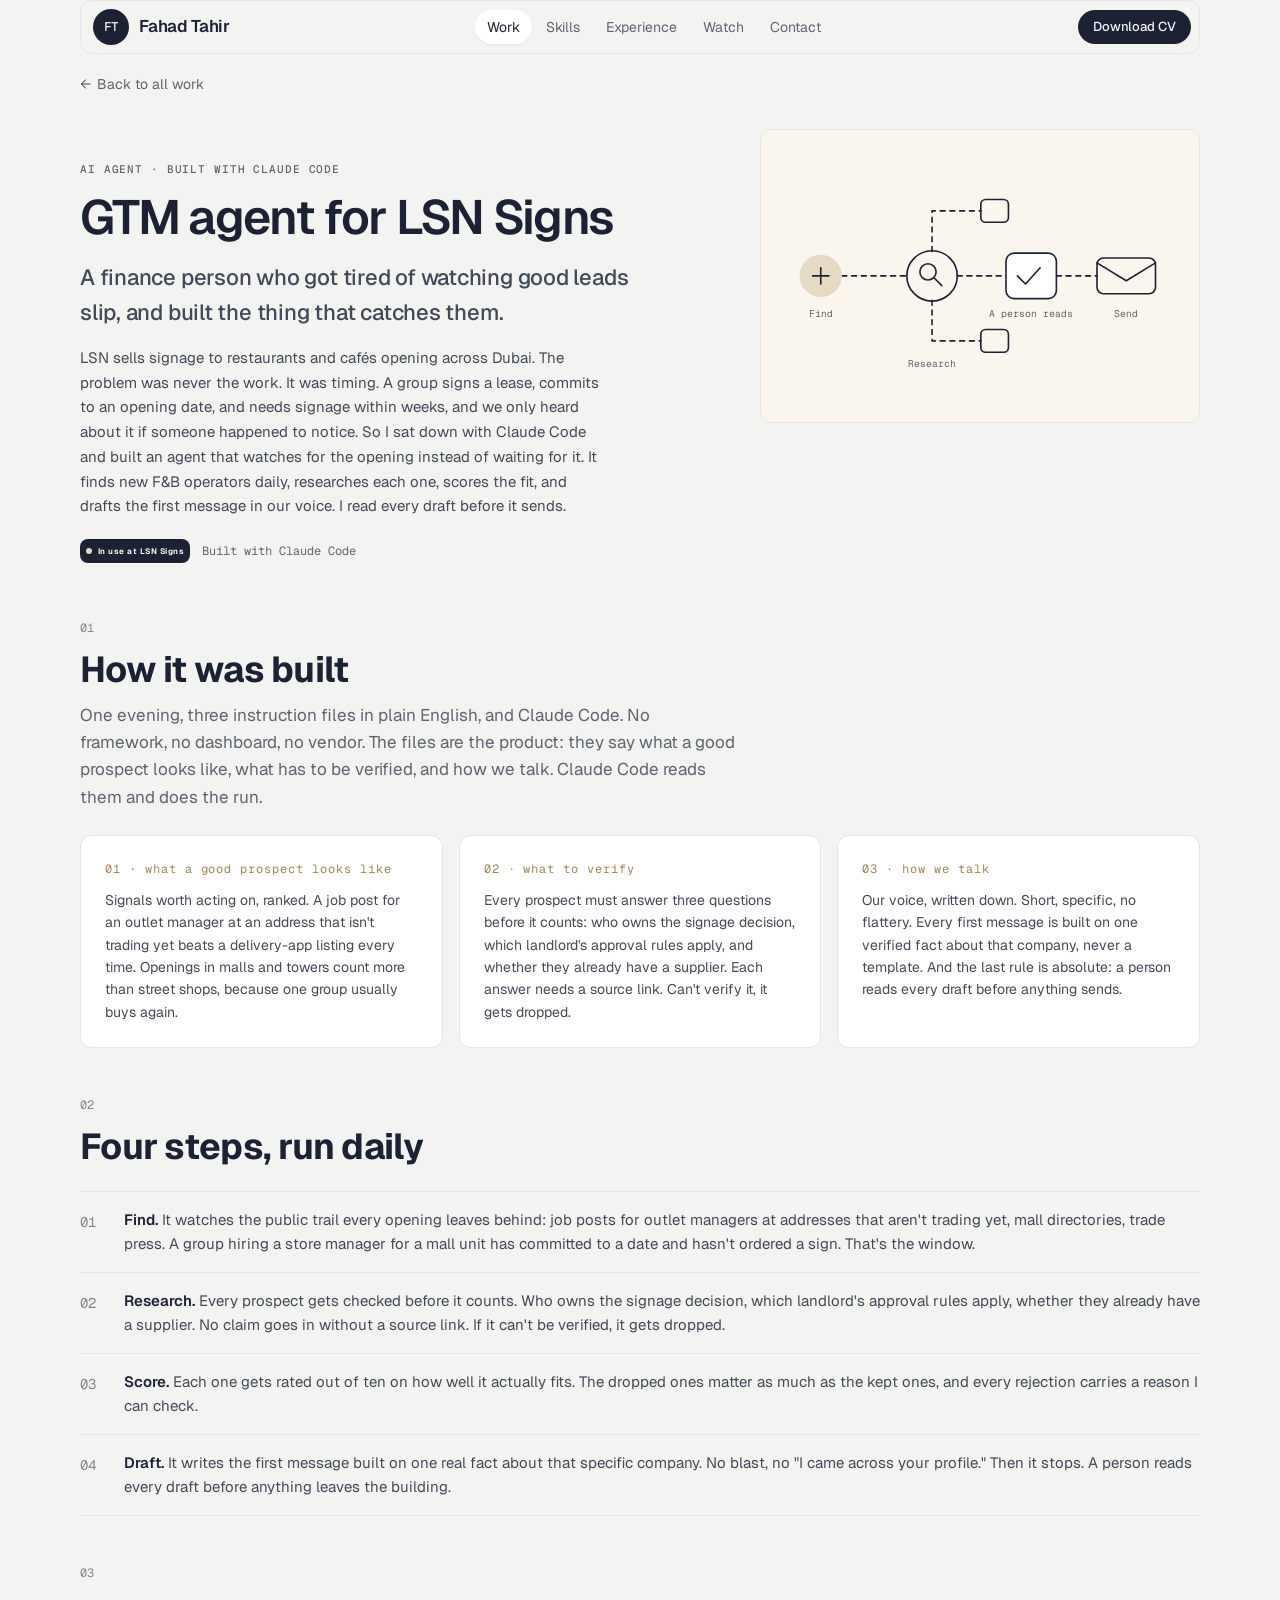
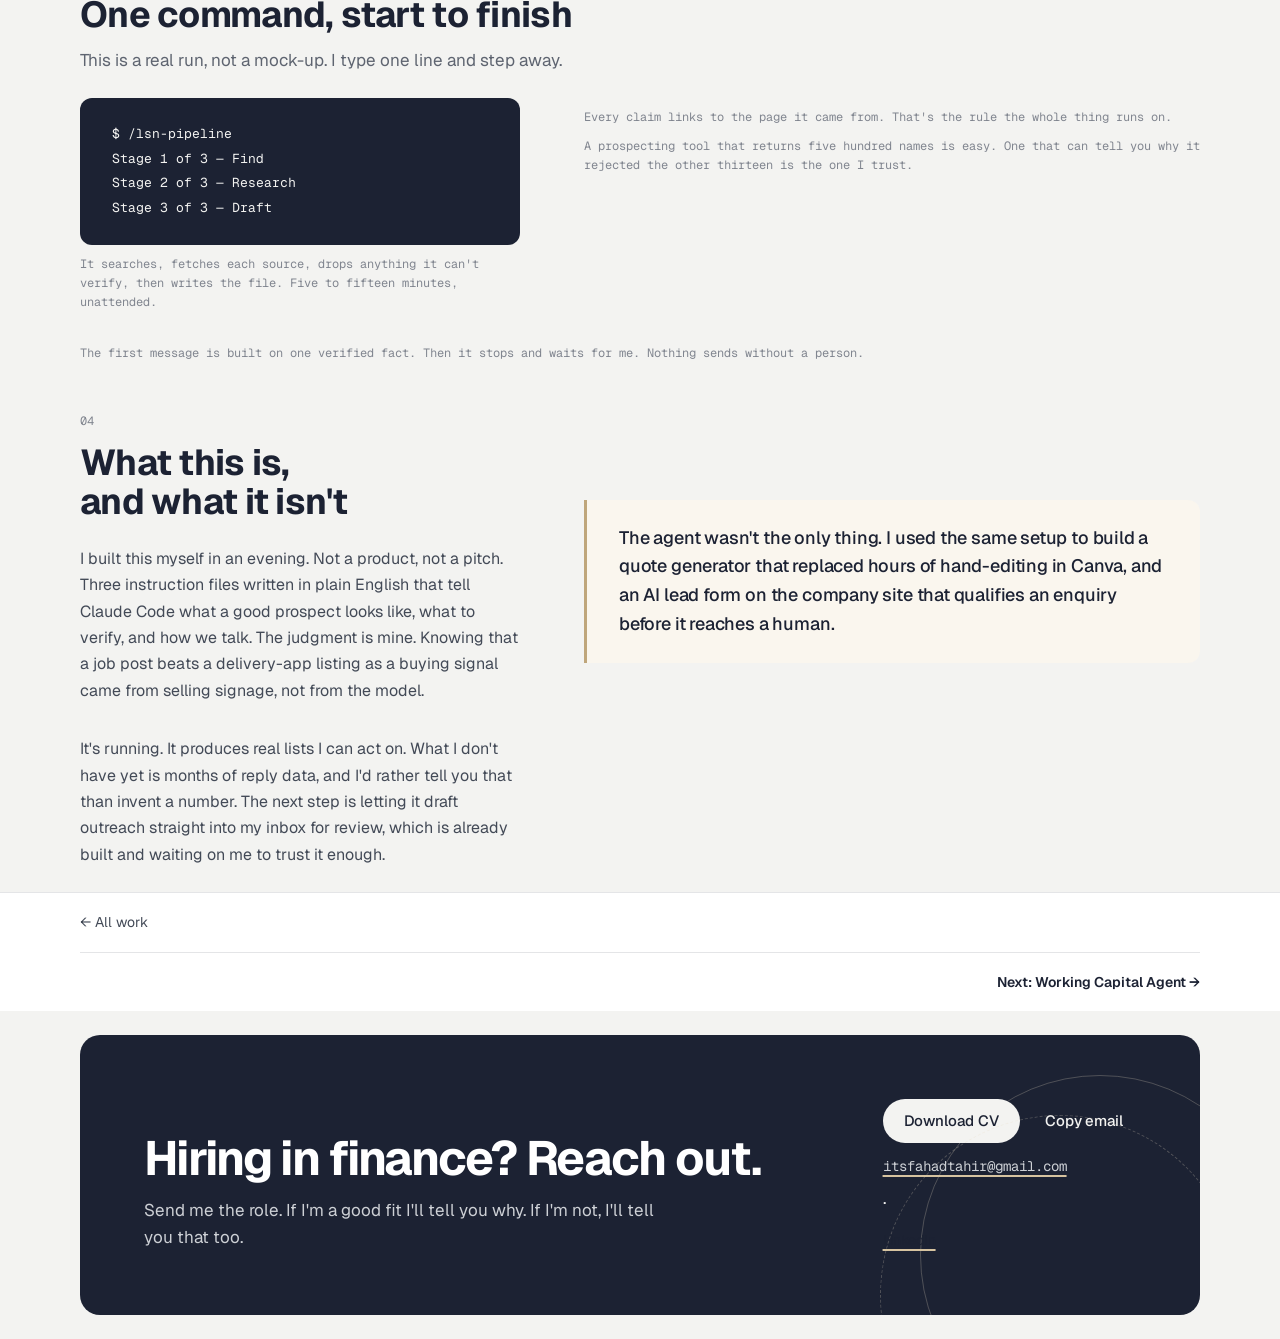
==== commit 571a1323: "Merge pull request #12 from itsfahadtahir-spec/devin/phase1-accuracy Phase 1: accuracy pass — verifi" ====
--- a/lsn-gtm-agent/index.html
+++ b/lsn-gtm-agent/index.html
@@ -16,8 +16,8 @@
   <link rel="icon" href="../assets/favicon.svg" type="image/svg+xml">
   <link rel="preconnect" href="https://fonts.googleapis.com">
   <link rel="preconnect" href="https://fonts.gstatic.com" crossorigin>
-  <link rel="stylesheet" href="https://fonts.googleapis.com/css2?family=Geist:wght@400;500;600;700;800&family=Geist+Mono:wght@400;500;600&display=swap">
-  <link rel="stylesheet" href="../styles.css?v=v9">
+  <link href="https://fonts.googleapis.com/css2?family=Geist:wght@400;500;600;700&family=Geist+Mono:wght@400;500&display=swap" rel="stylesheet">
+  <link rel="stylesheet" href="../styles.css?v=v5">
 </head>
 <body class="gtm-dense">
 
@@ -114,7 +114,7 @@
           <li><b>Find.</b> It watches the public trail every opening leaves behind: job posts for outlet managers at addresses that aren't trading yet, mall directories, trade press. A group hiring a store manager for a mall unit has committed to a date and hasn't ordered a sign. That's the window.</li>
           <li><b>Research.</b> Every prospect gets checked before it counts. Who owns the signage decision, which landlord's approval rules apply, whether they already have a supplier. No claim goes in without a source link. If it can't be verified, it gets dropped.</li>
           <li><b>Score.</b> Each one gets rated out of ten on how well it actually fits. The dropped ones matter as much as the kept ones, and every rejection carries a reason I can check.</li>
-          <li><b>Draft.</b> It writes the first message built on one real fact about that specific company. Then it stops. A person reads every draft before anything leaves the building.</li>
+          <li><b>Draft.</b> It writes the first message built on one real fact about that specific company. No blast, no "I came across your profile." Then it stops. A person reads every draft before anything leaves the building.</li>
         </ol>
       </div>
     </section>
@@ -184,14 +184,15 @@
       <div class="wrap">
         <div class="card rv" data-view>
           <div>
-            <h2 id="close-h">Finance judgement. AI speed. I bring both.</h2>
+            <h2 id="close-h">Hiring in finance? Reach out.</h2>
+            <p style="margin-top:12px">Send me the role. If I'm a good fit I'll tell you why. If I'm not, I'll tell you that too.</p>
           </div>
           <div class="acts">
             <div class="row">
               <a class="btn btn-primary" href="../assets/cv/fahad-tahir-cv.pdf" download data-magnet>Download CV</a>
               <button class="btn btn-ghost" type="button" data-copy="itsfahadtahir@gmail.com">Copy email</button>
             </div>
-            <a class="link" href="https://www.linkedin.com/in/fahadtahiruae/" target="_blank" rel="noopener" style="font-size:14px">LinkedIn</a>
+            <a class="link email" href="mailto:itsfahadtahir@gmail.com">itsfahadtahir@gmail.com</a> · <a class="link" href="https://www.linkedin.com/in/fahadtahiruae/" target="_blank" rel="noopener" style="font-size:14px">LinkedIn</a>
           </div>
         </div>
       </div>
@@ -199,6 +200,6 @@
   </main>
 
   <div class="toast" role="status" aria-live="polite"><span></span></div>
-  <script src="../main.js?v=v10" defer></script>
+  <script src="../main.js?v=v5" defer></script>
 </body>
 </html>
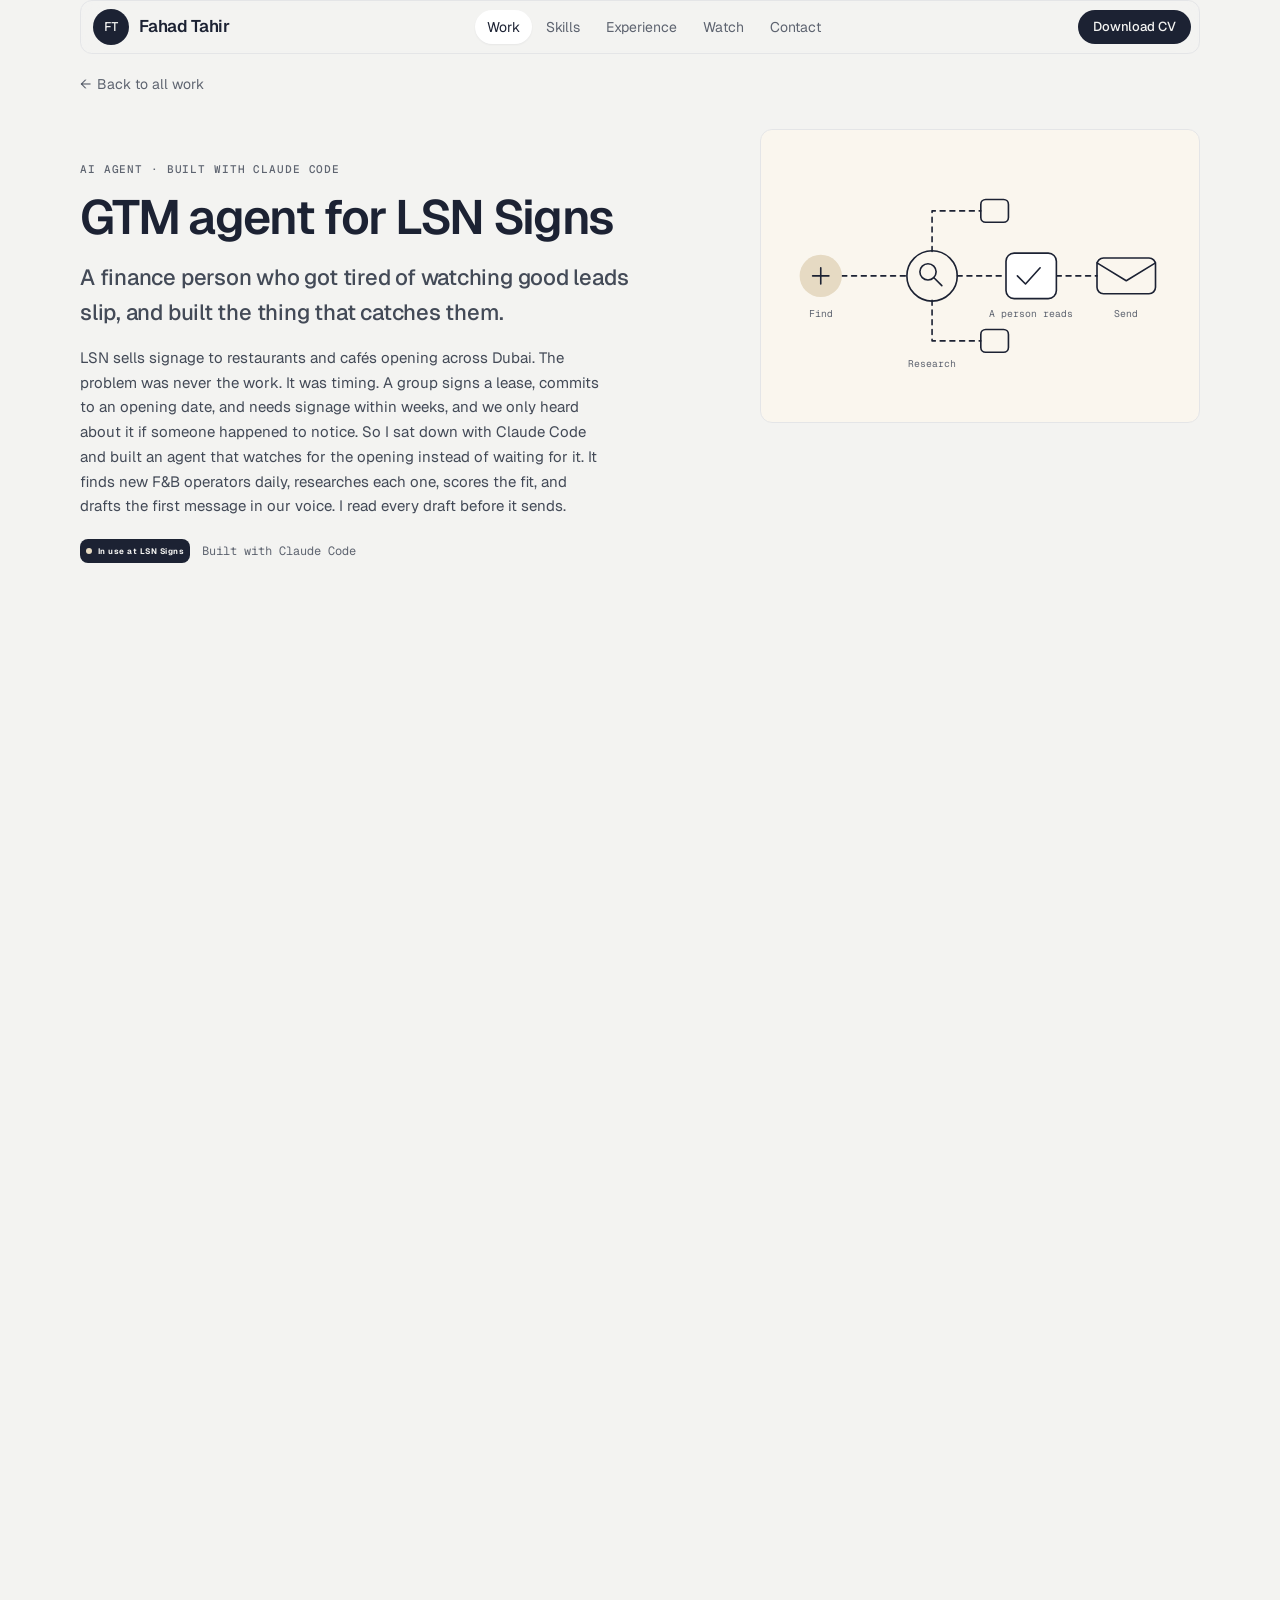
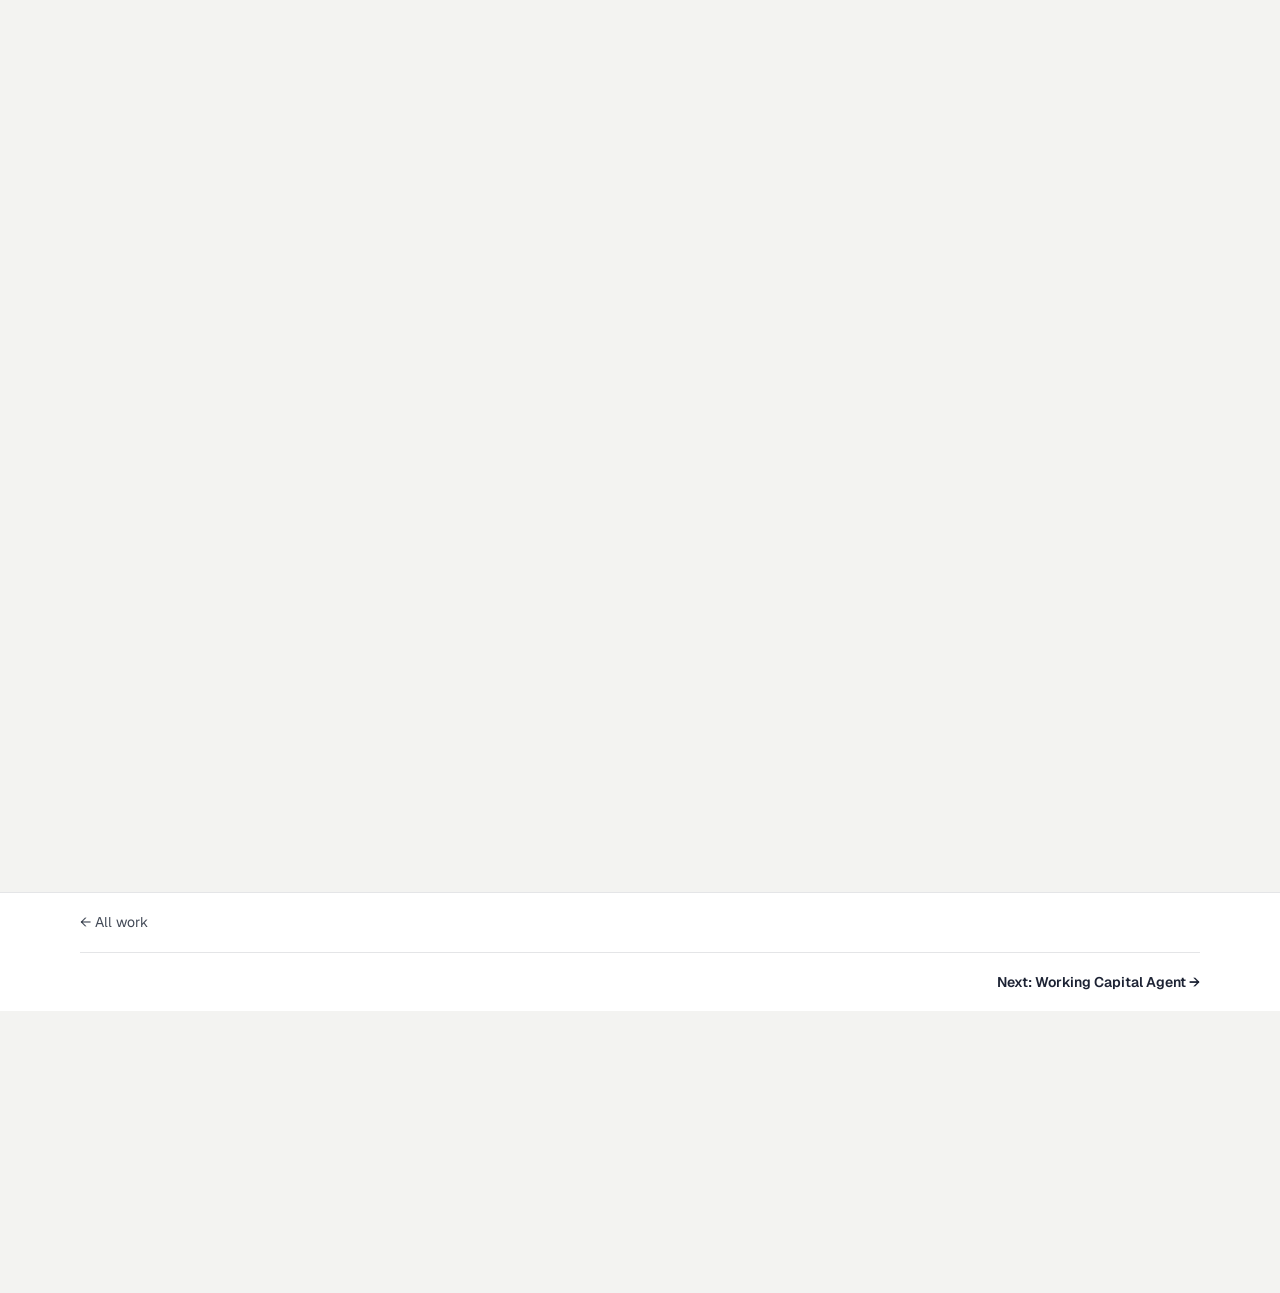
==== commit 078c6a0b: "Merge pull request #18 from itsfahadtahir-spec/devin/copy-pass Copy pass + vignettes: bring the devi" ====
--- a/lsn-gtm-agent/index.html
+++ b/lsn-gtm-agent/index.html
@@ -16,8 +16,8 @@
   <link rel="icon" href="../assets/favicon.svg" type="image/svg+xml">
   <link rel="preconnect" href="https://fonts.googleapis.com">
   <link rel="preconnect" href="https://fonts.gstatic.com" crossorigin>
-  <link href="https://fonts.googleapis.com/css2?family=Geist:wght@400;500;600;700&family=Geist+Mono:wght@400;500&display=swap" rel="stylesheet">
-  <link rel="stylesheet" href="../styles.css?v=v5">
+  <link rel="stylesheet" href="https://fonts.googleapis.com/css2?family=Geist:wght@400;500;600;700;800&family=Geist+Mono:wght@400;500;600&display=swap">
+  <link rel="stylesheet" href="../styles.css?v=v9">
 </head>
 <body class="gtm-dense">
 
@@ -114,7 +114,7 @@
           <li><b>Find.</b> It watches the public trail every opening leaves behind: job posts for outlet managers at addresses that aren't trading yet, mall directories, trade press. A group hiring a store manager for a mall unit has committed to a date and hasn't ordered a sign. That's the window.</li>
           <li><b>Research.</b> Every prospect gets checked before it counts. Who owns the signage decision, which landlord's approval rules apply, whether they already have a supplier. No claim goes in without a source link. If it can't be verified, it gets dropped.</li>
           <li><b>Score.</b> Each one gets rated out of ten on how well it actually fits. The dropped ones matter as much as the kept ones, and every rejection carries a reason I can check.</li>
-          <li><b>Draft.</b> It writes the first message built on one real fact about that specific company. No blast, no "I came across your profile." Then it stops. A person reads every draft before anything leaves the building.</li>
+          <li><b>Draft.</b> It writes the first message built on one real fact about that specific company. Then it stops. A person reads every draft before anything leaves the building.</li>
         </ol>
       </div>
     </section>
@@ -184,15 +184,14 @@
       <div class="wrap">
         <div class="card rv" data-view>
           <div>
-            <h2 id="close-h">Hiring in finance? Reach out.</h2>
-            <p style="margin-top:12px">Send me the role. If I'm a good fit I'll tell you why. If I'm not, I'll tell you that too.</p>
+            <h2 id="close-h">Finance judgement. AI speed. I bring both.</h2>
           </div>
           <div class="acts">
             <div class="row">
               <a class="btn btn-primary" href="../assets/cv/fahad-tahir-cv.pdf" download data-magnet>Download CV</a>
               <button class="btn btn-ghost" type="button" data-copy="itsfahadtahir@gmail.com">Copy email</button>
             </div>
-            <a class="link email" href="mailto:itsfahadtahir@gmail.com">itsfahadtahir@gmail.com</a> · <a class="link" href="https://www.linkedin.com/in/fahadtahiruae/" target="_blank" rel="noopener" style="font-size:14px">LinkedIn</a>
+            <a class="link" href="https://www.linkedin.com/in/fahadtahiruae/" target="_blank" rel="noopener" style="font-size:14px">LinkedIn</a>
           </div>
         </div>
       </div>
@@ -200,6 +199,6 @@
   </main>
 
   <div class="toast" role="status" aria-live="polite"><span></span></div>
-  <script src="../main.js?v=v5" defer></script>
+  <script src="../main.js?v=v10" defer></script>
 </body>
 </html>
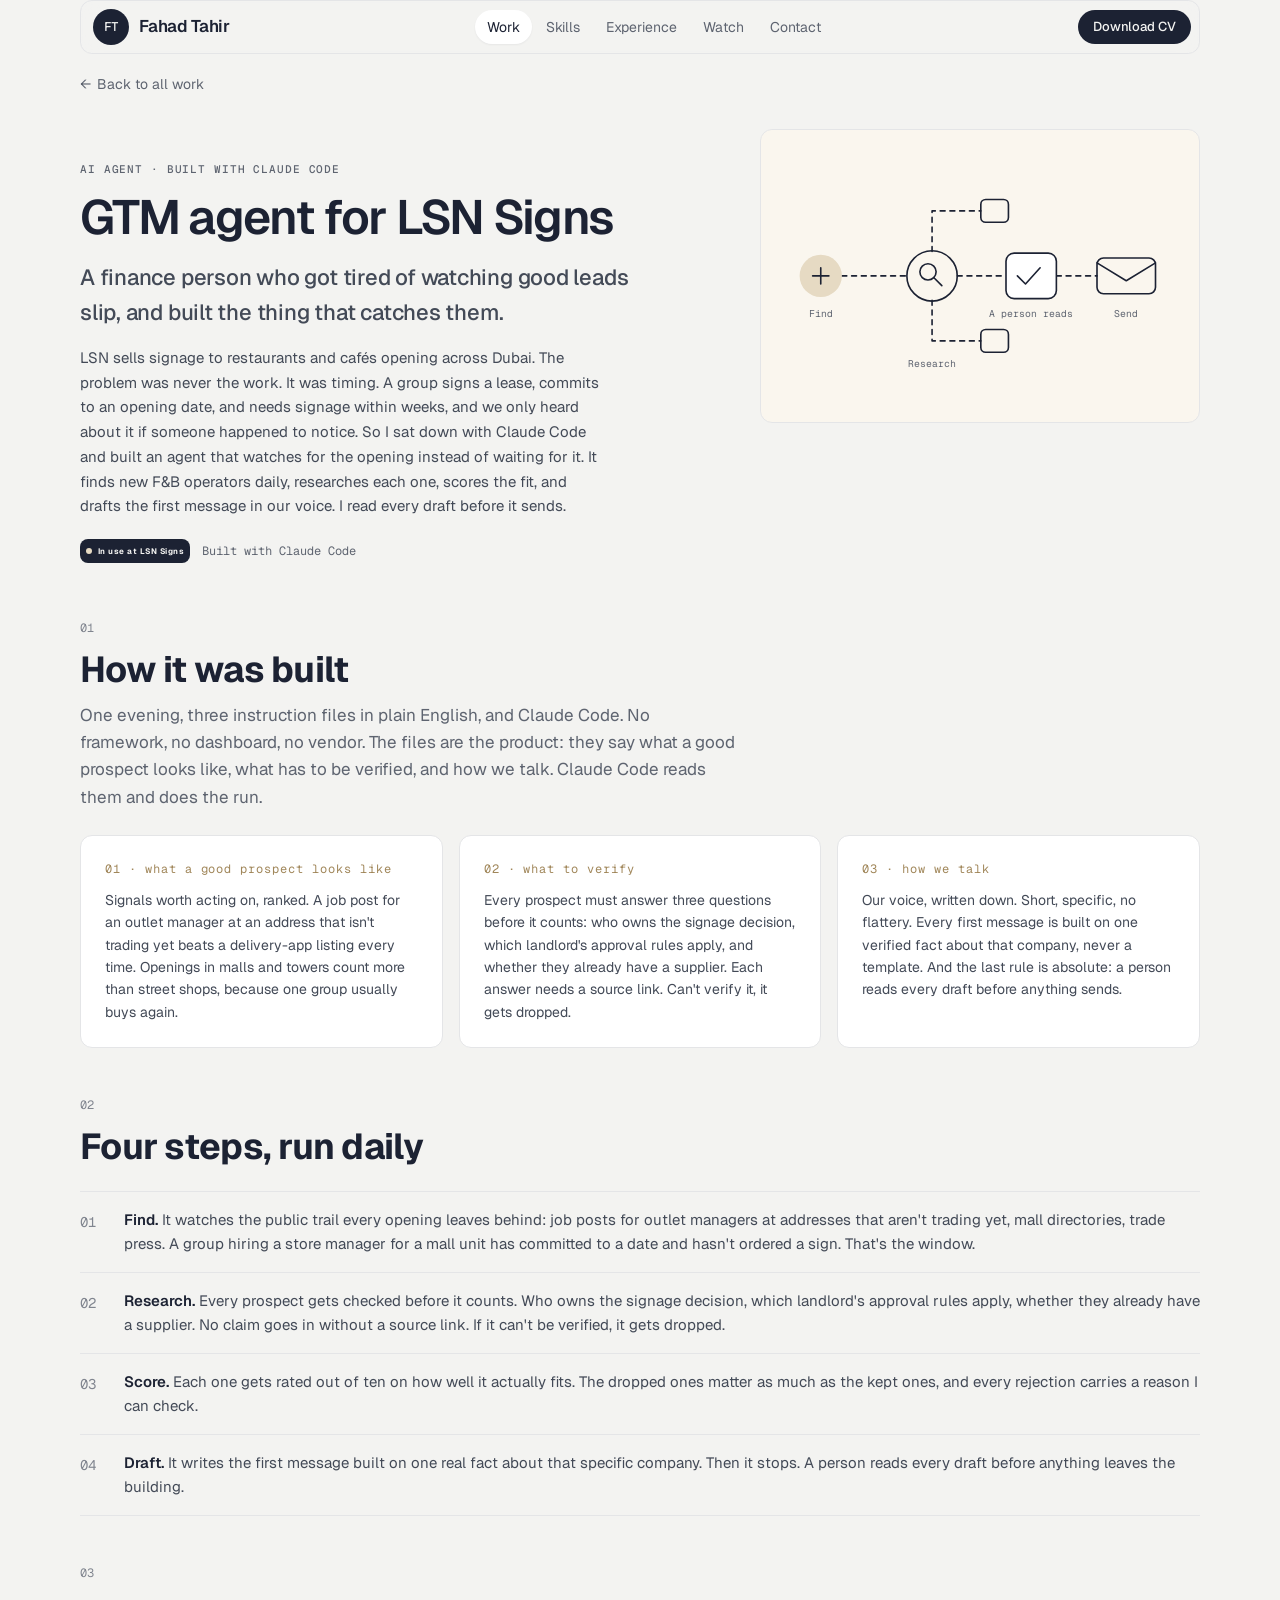
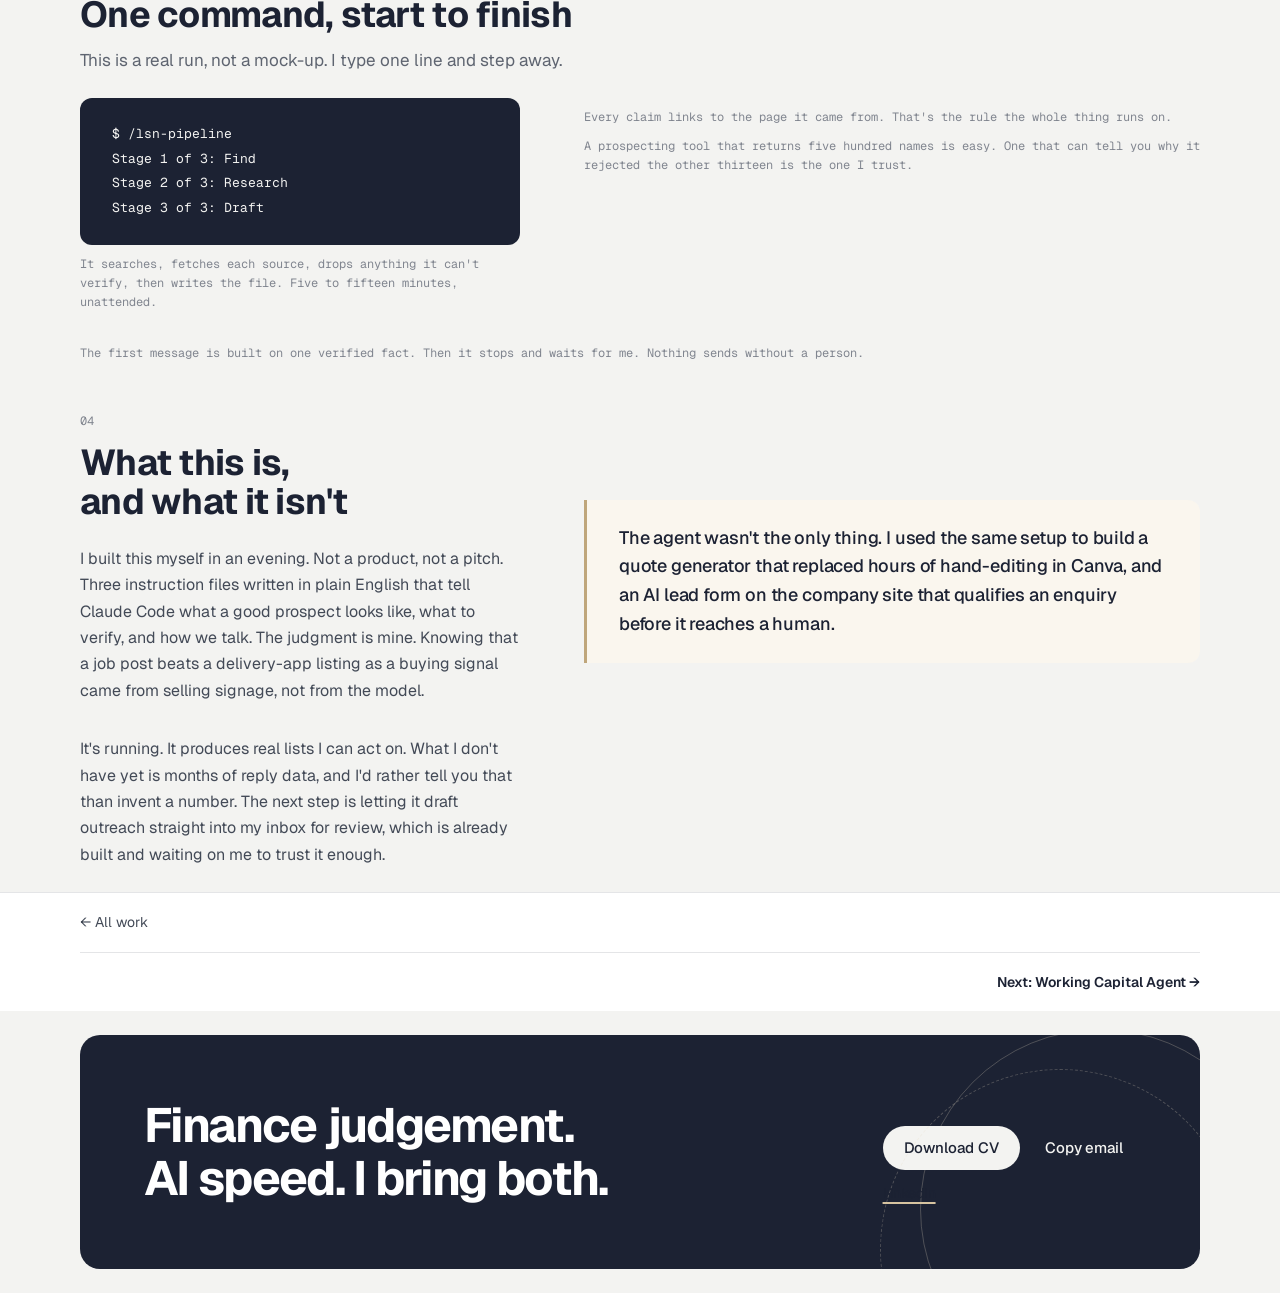
==== commit 876b9fba: "content: remove em dashes from hero and GTM visuals Co-Authored-By: Devin AI <158243242+devin-ai-int" ====
--- a/lsn-gtm-agent/index.html
+++ b/lsn-gtm-agent/index.html
@@ -133,9 +133,9 @@
           <div>
             <div class="term" role="img" aria-label="Terminal showing a run of the lsn-pipeline command">
 <pre>$ /lsn-pipeline
-Stage 1 of 3 — Find
-Stage 2 of 3 — Research
-Stage 3 of 3 — Draft</pre>
+Stage 1 of 3: Find
+Stage 2 of 3: Research
+Stage 3 of 3: Draft</pre>
             </div>
             <p class="cap">It searches, fetches each source, drops anything it can't verify, then writes the file. Five to fifteen minutes, unattended.</p>
 
